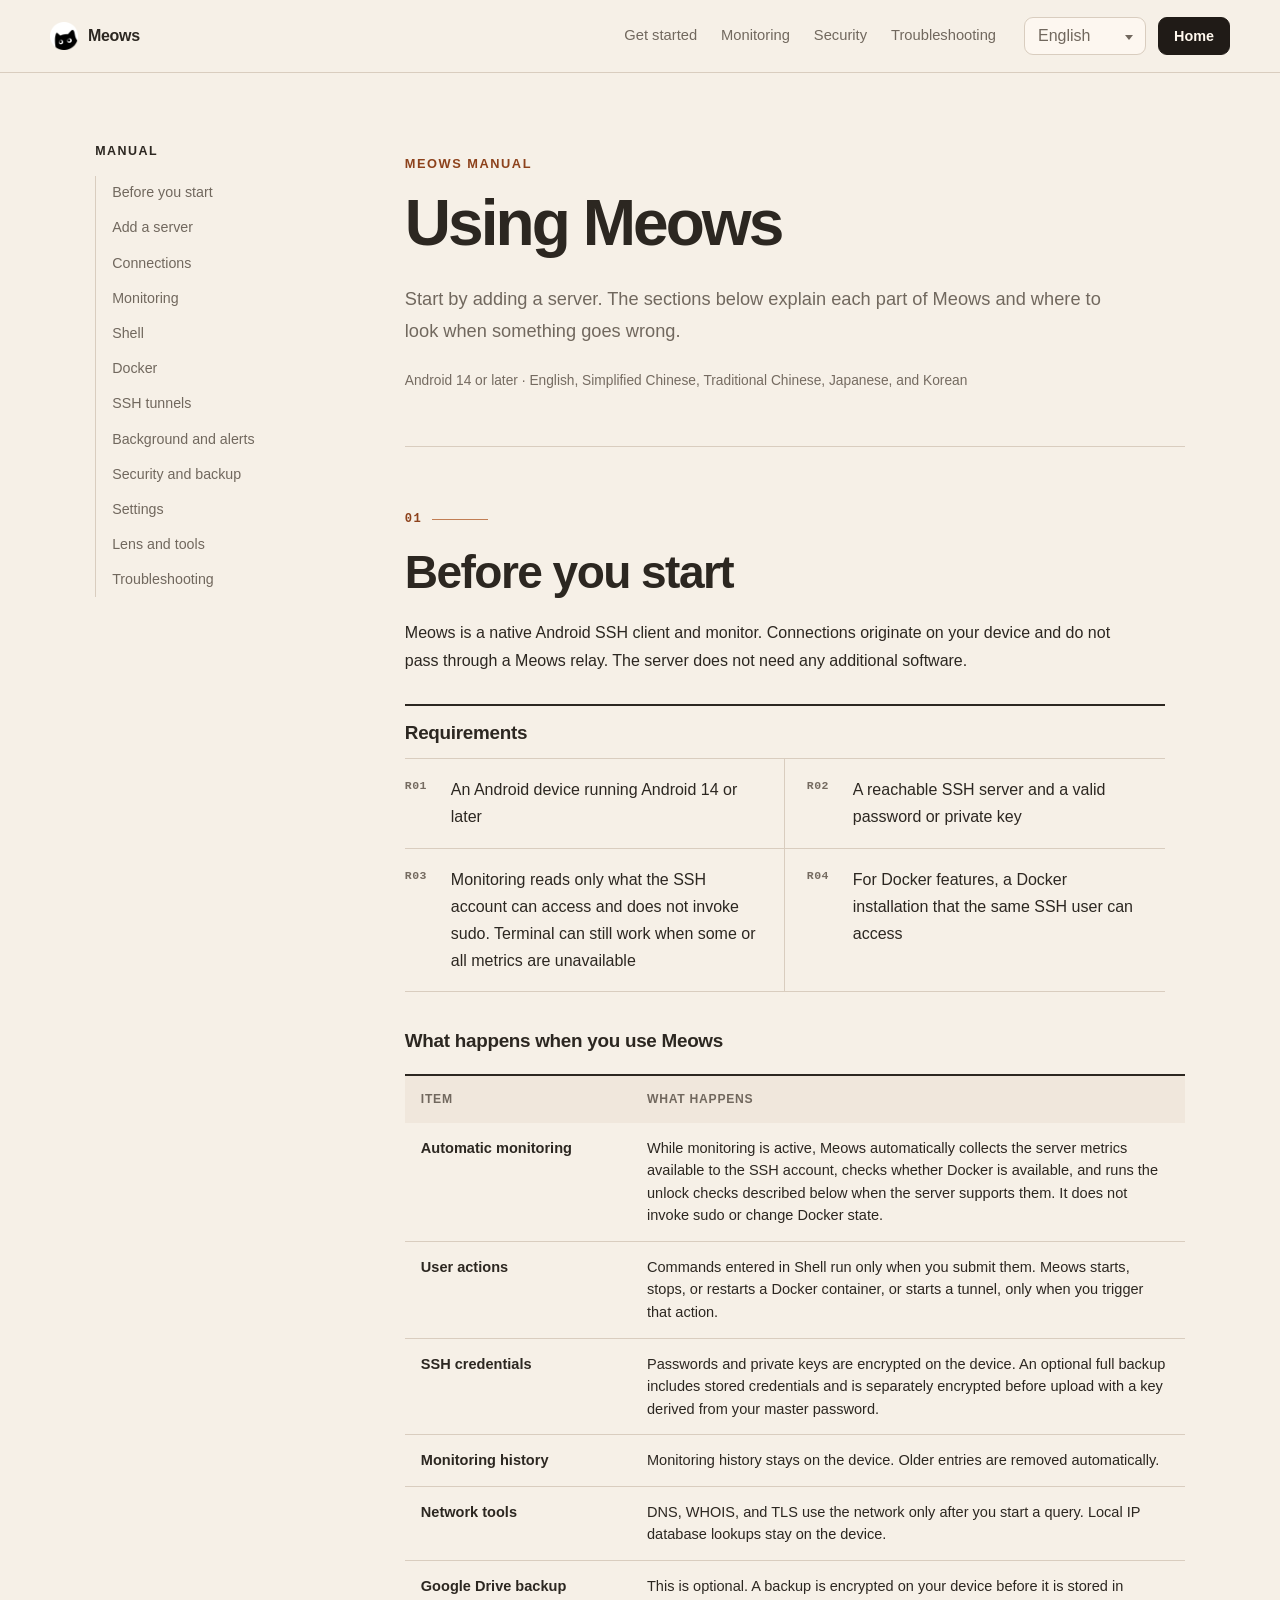
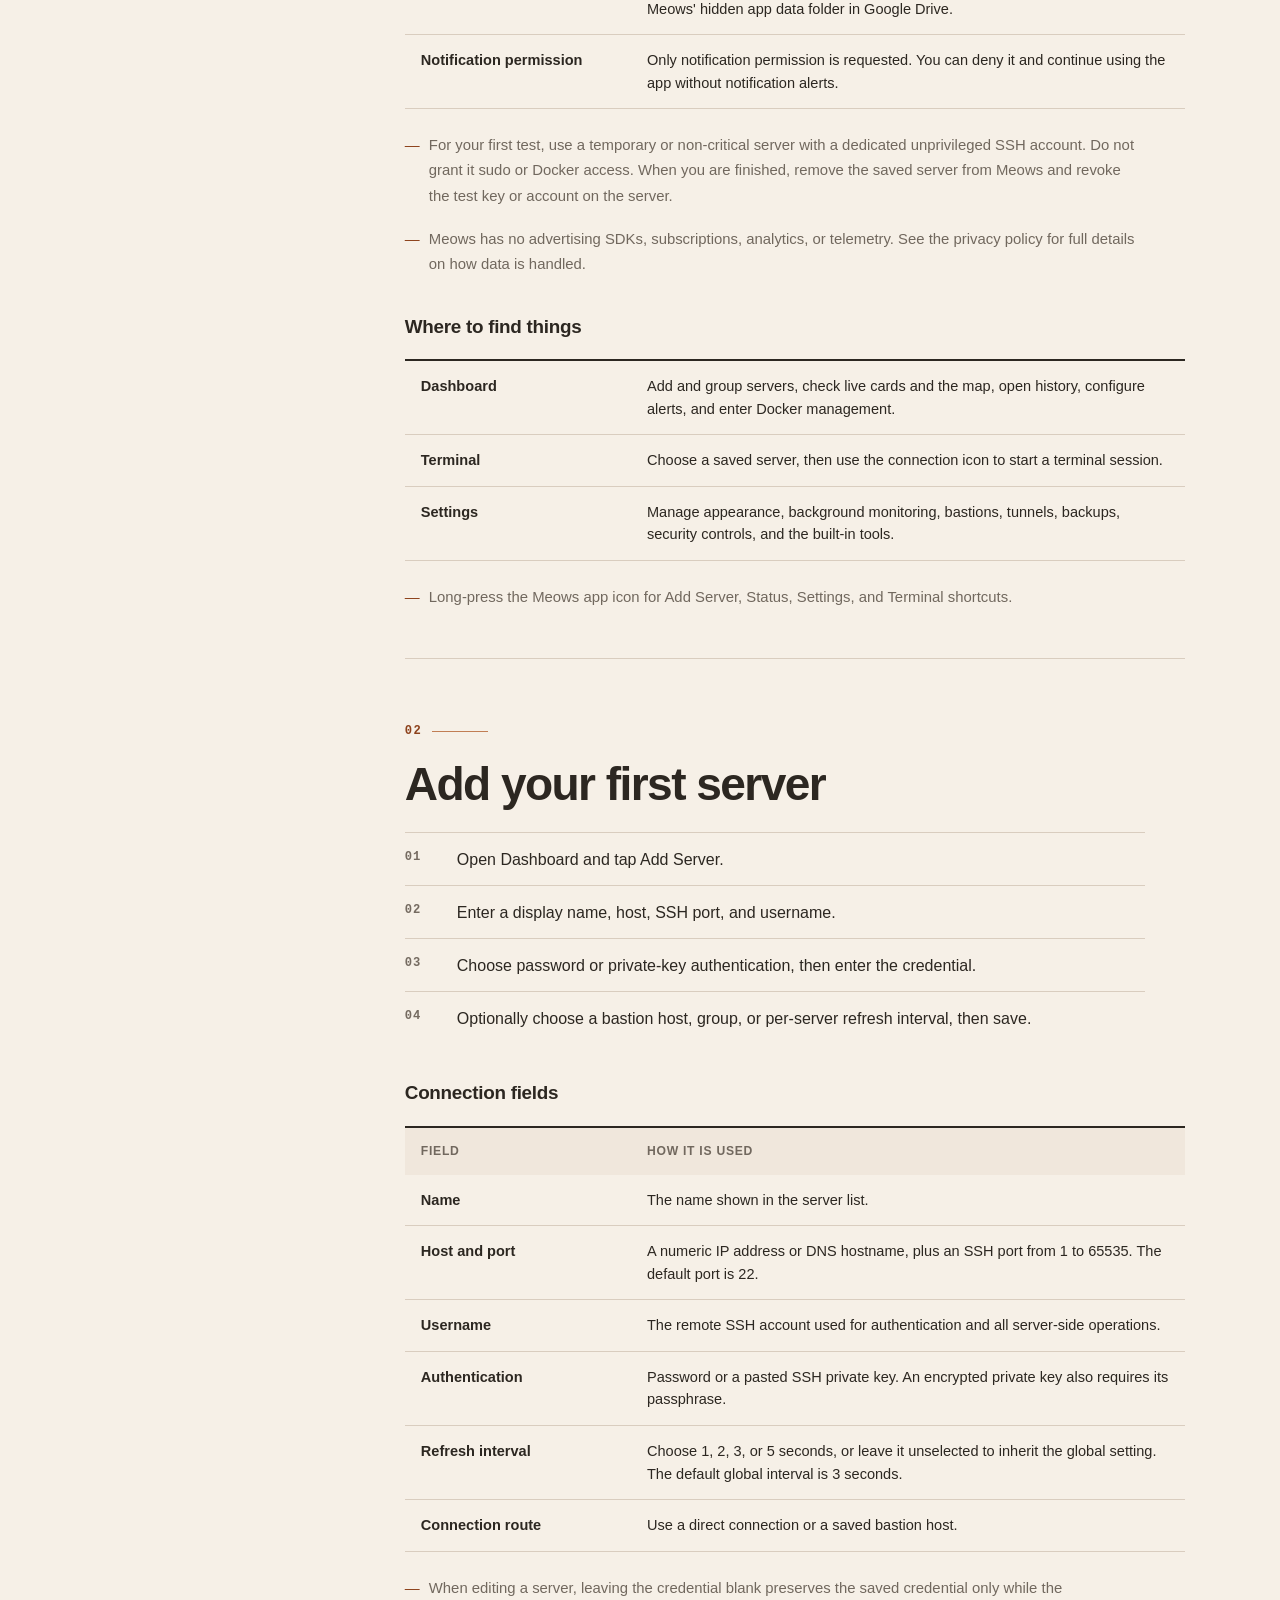
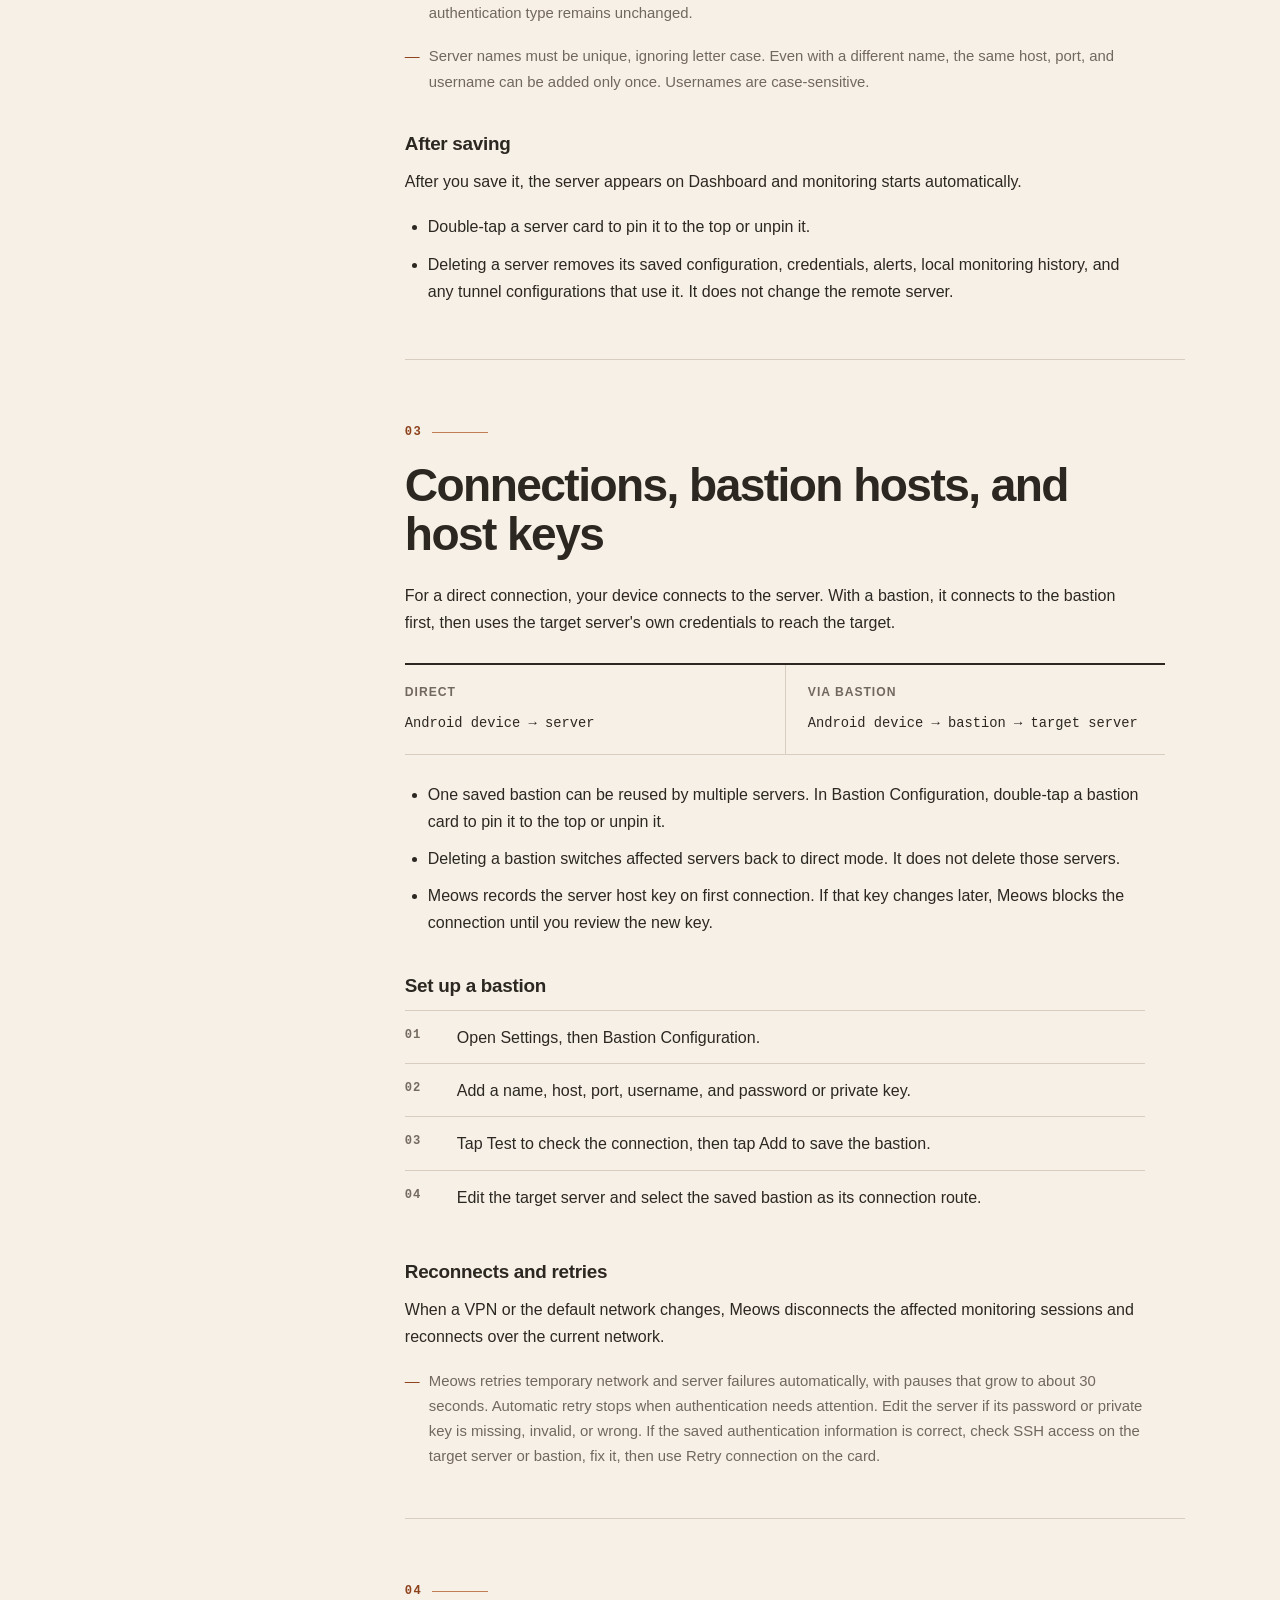
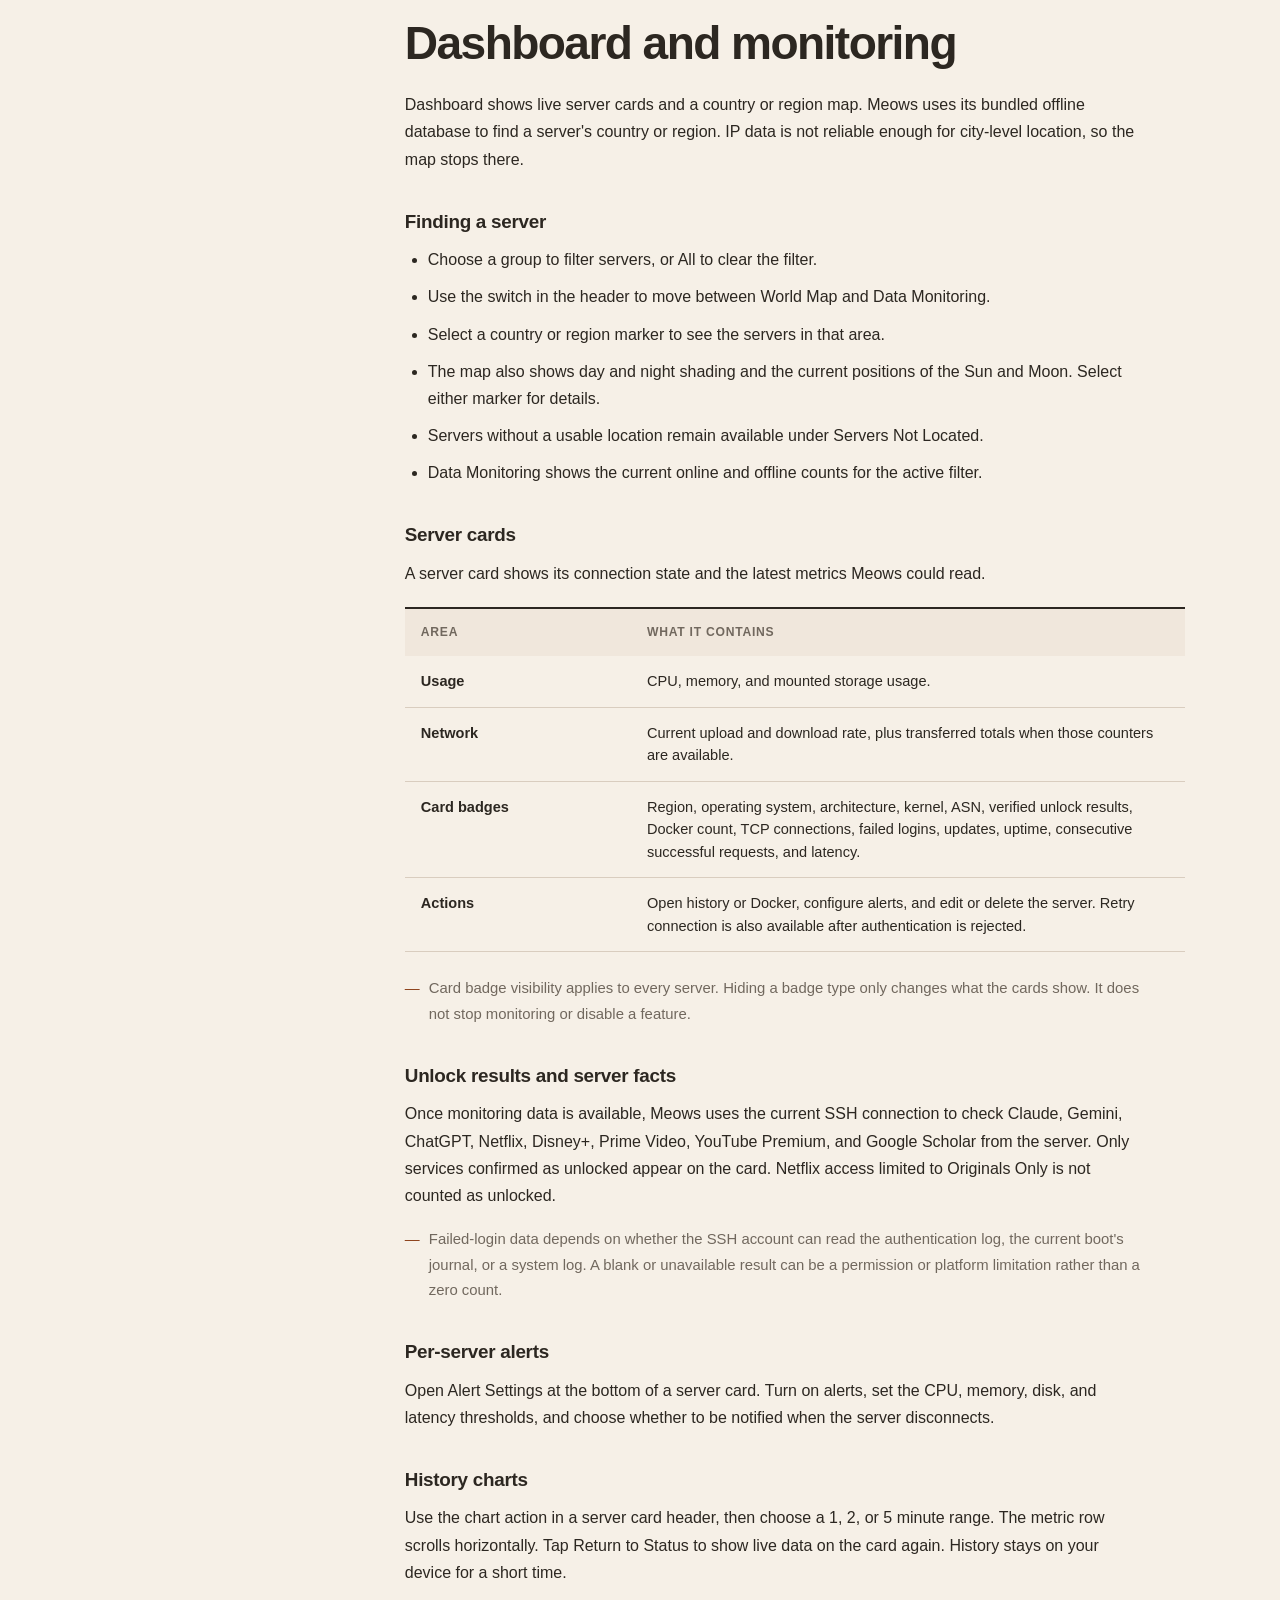
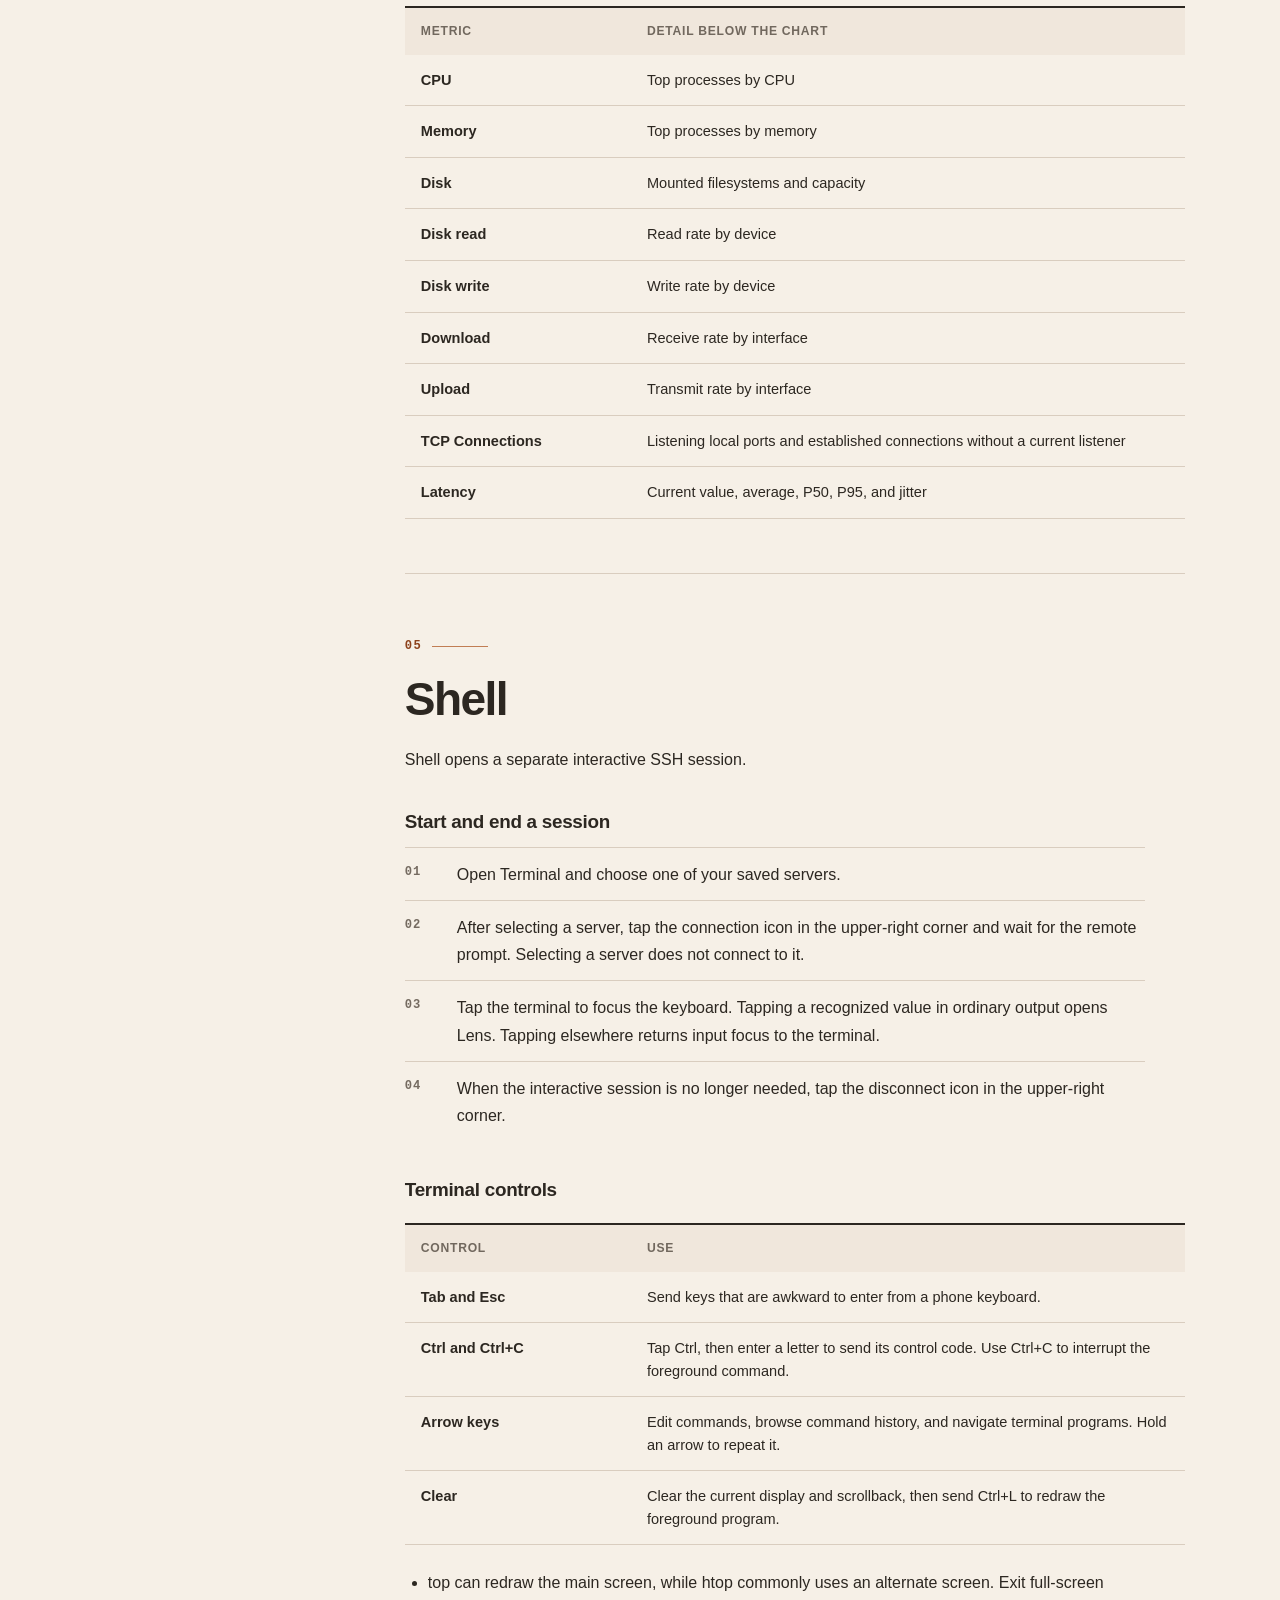
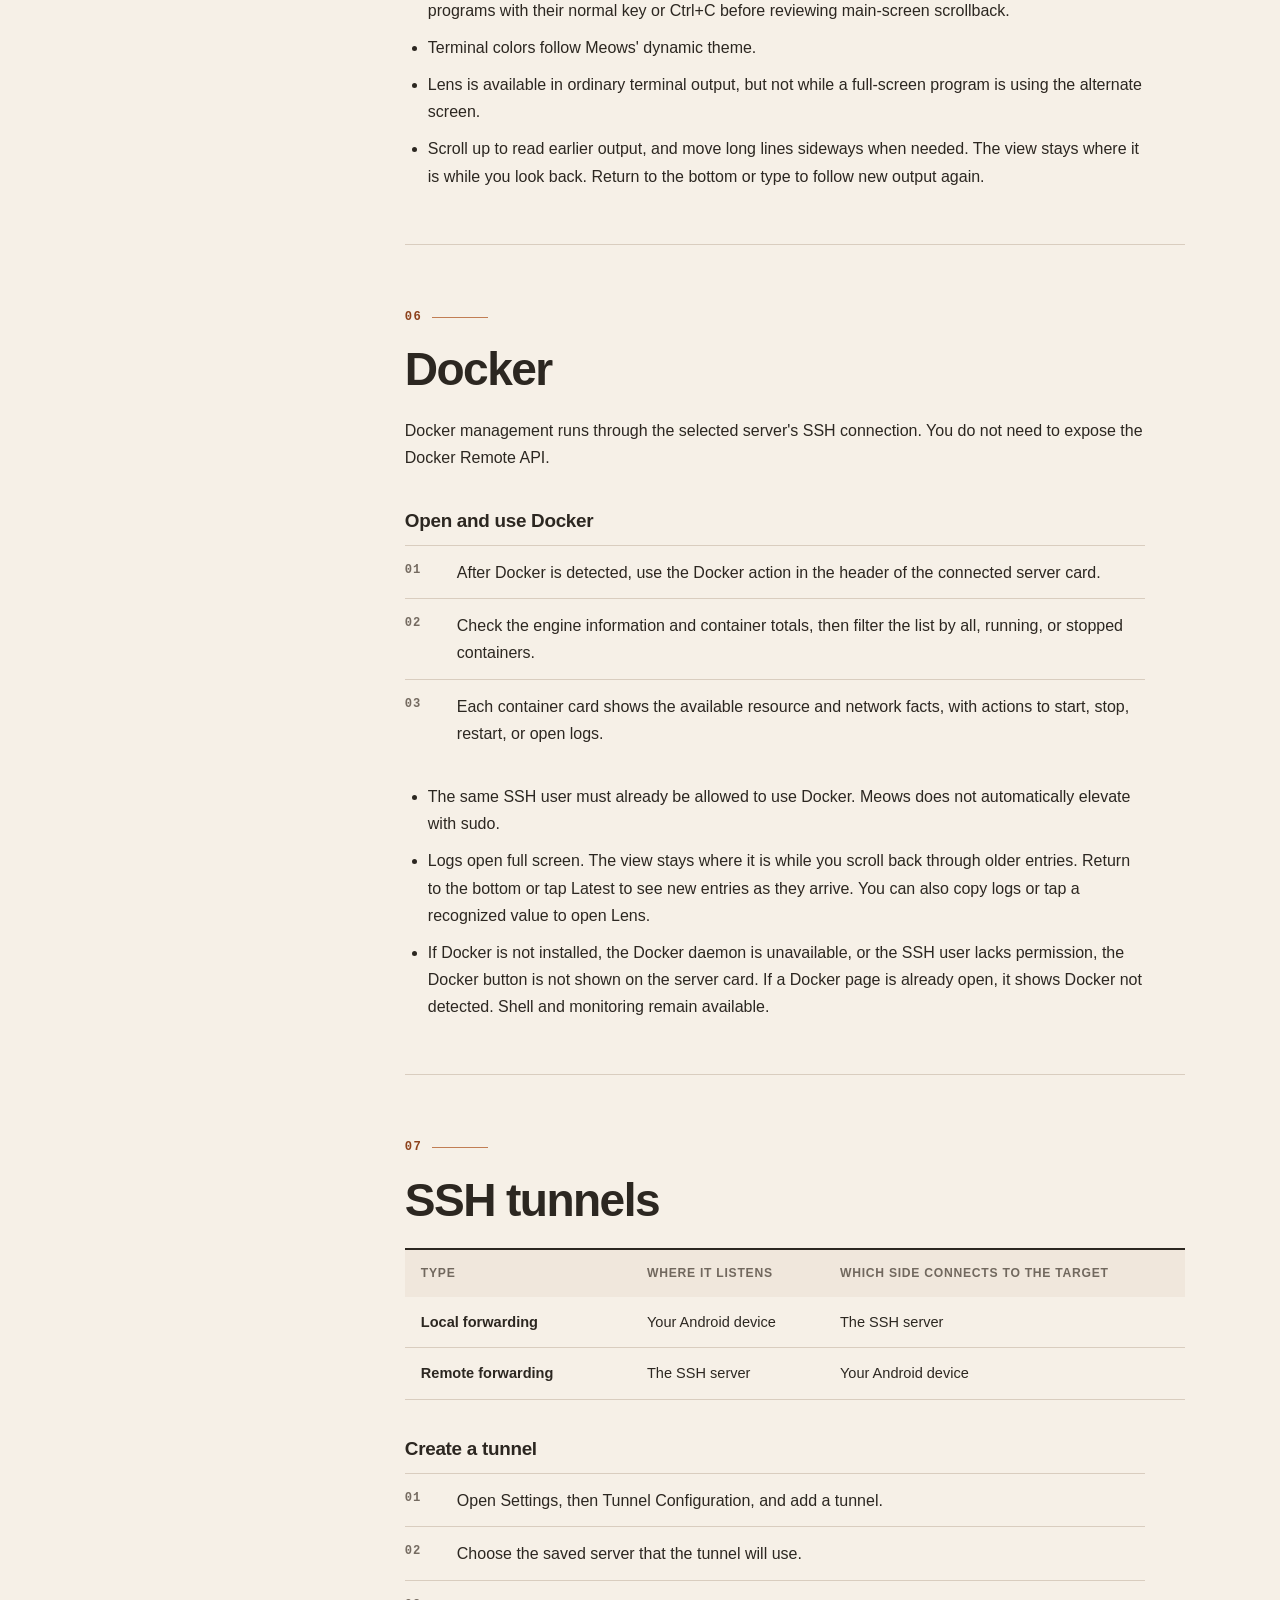
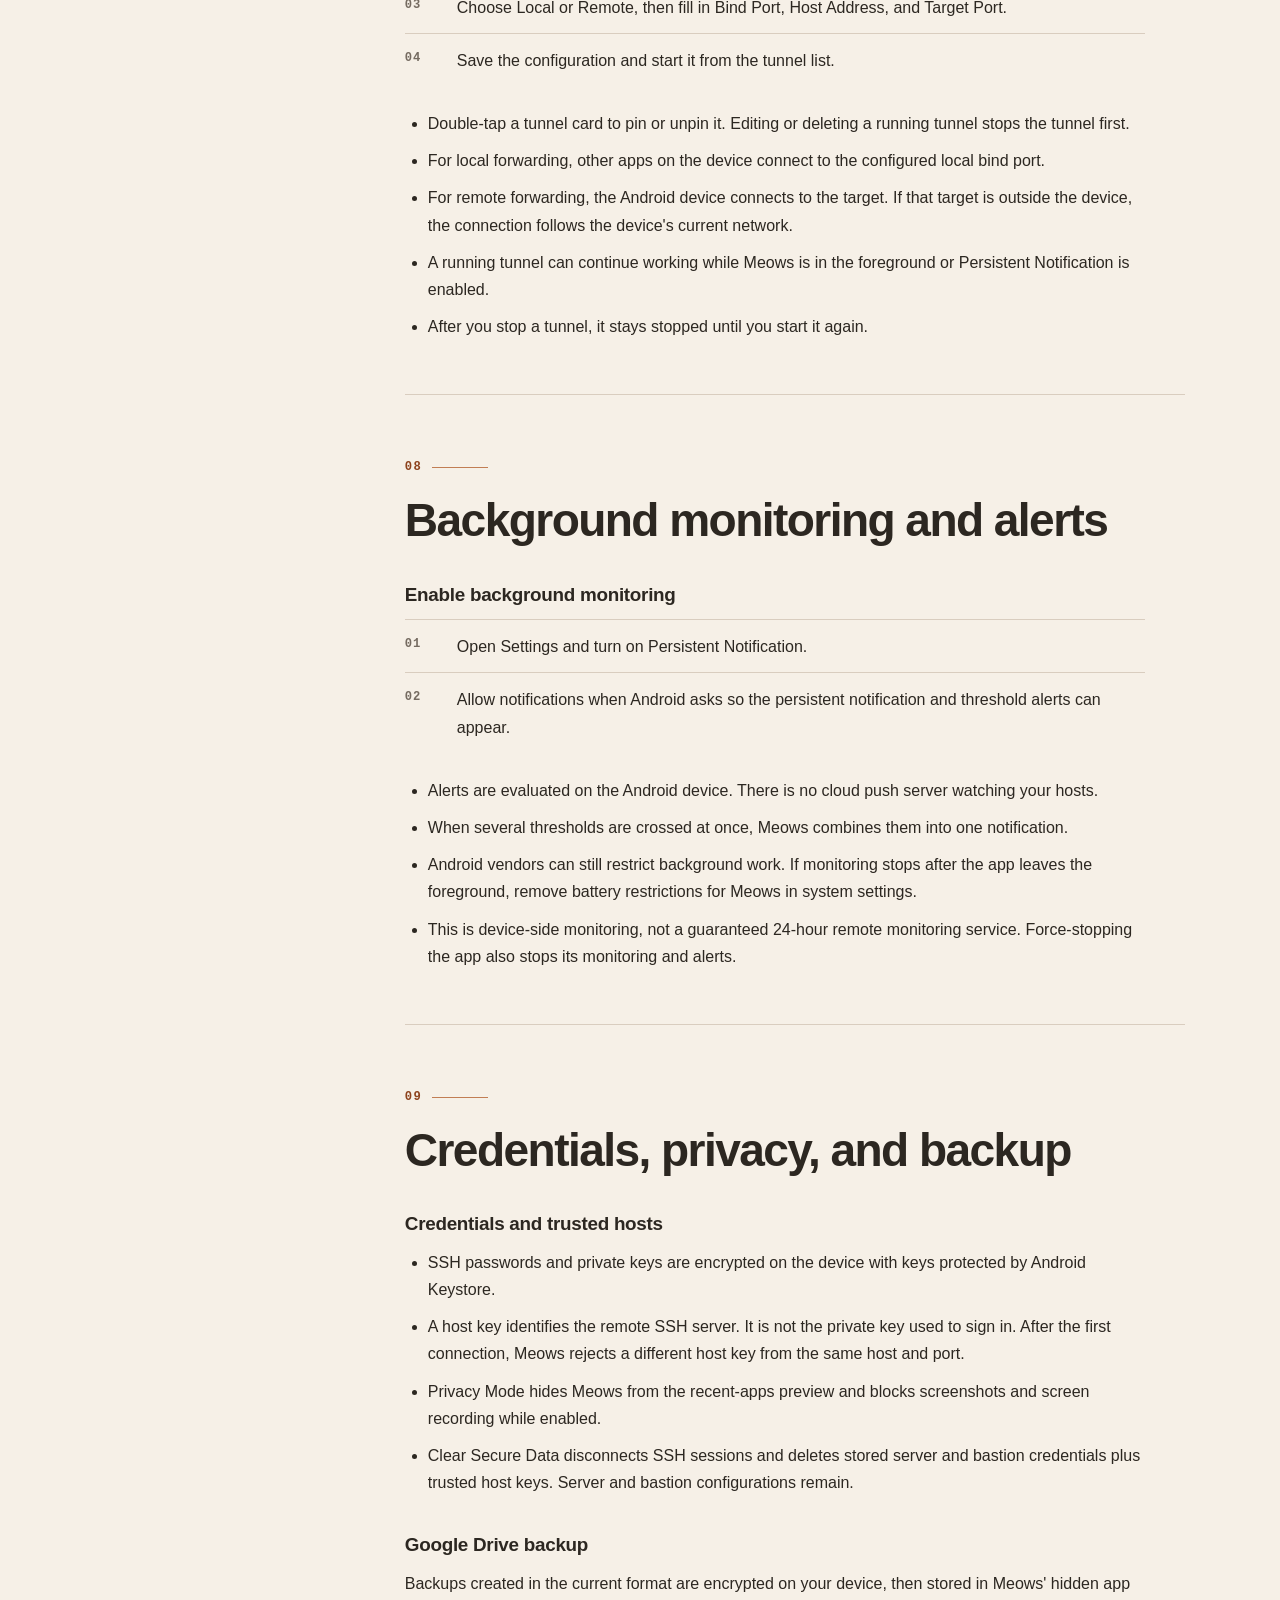
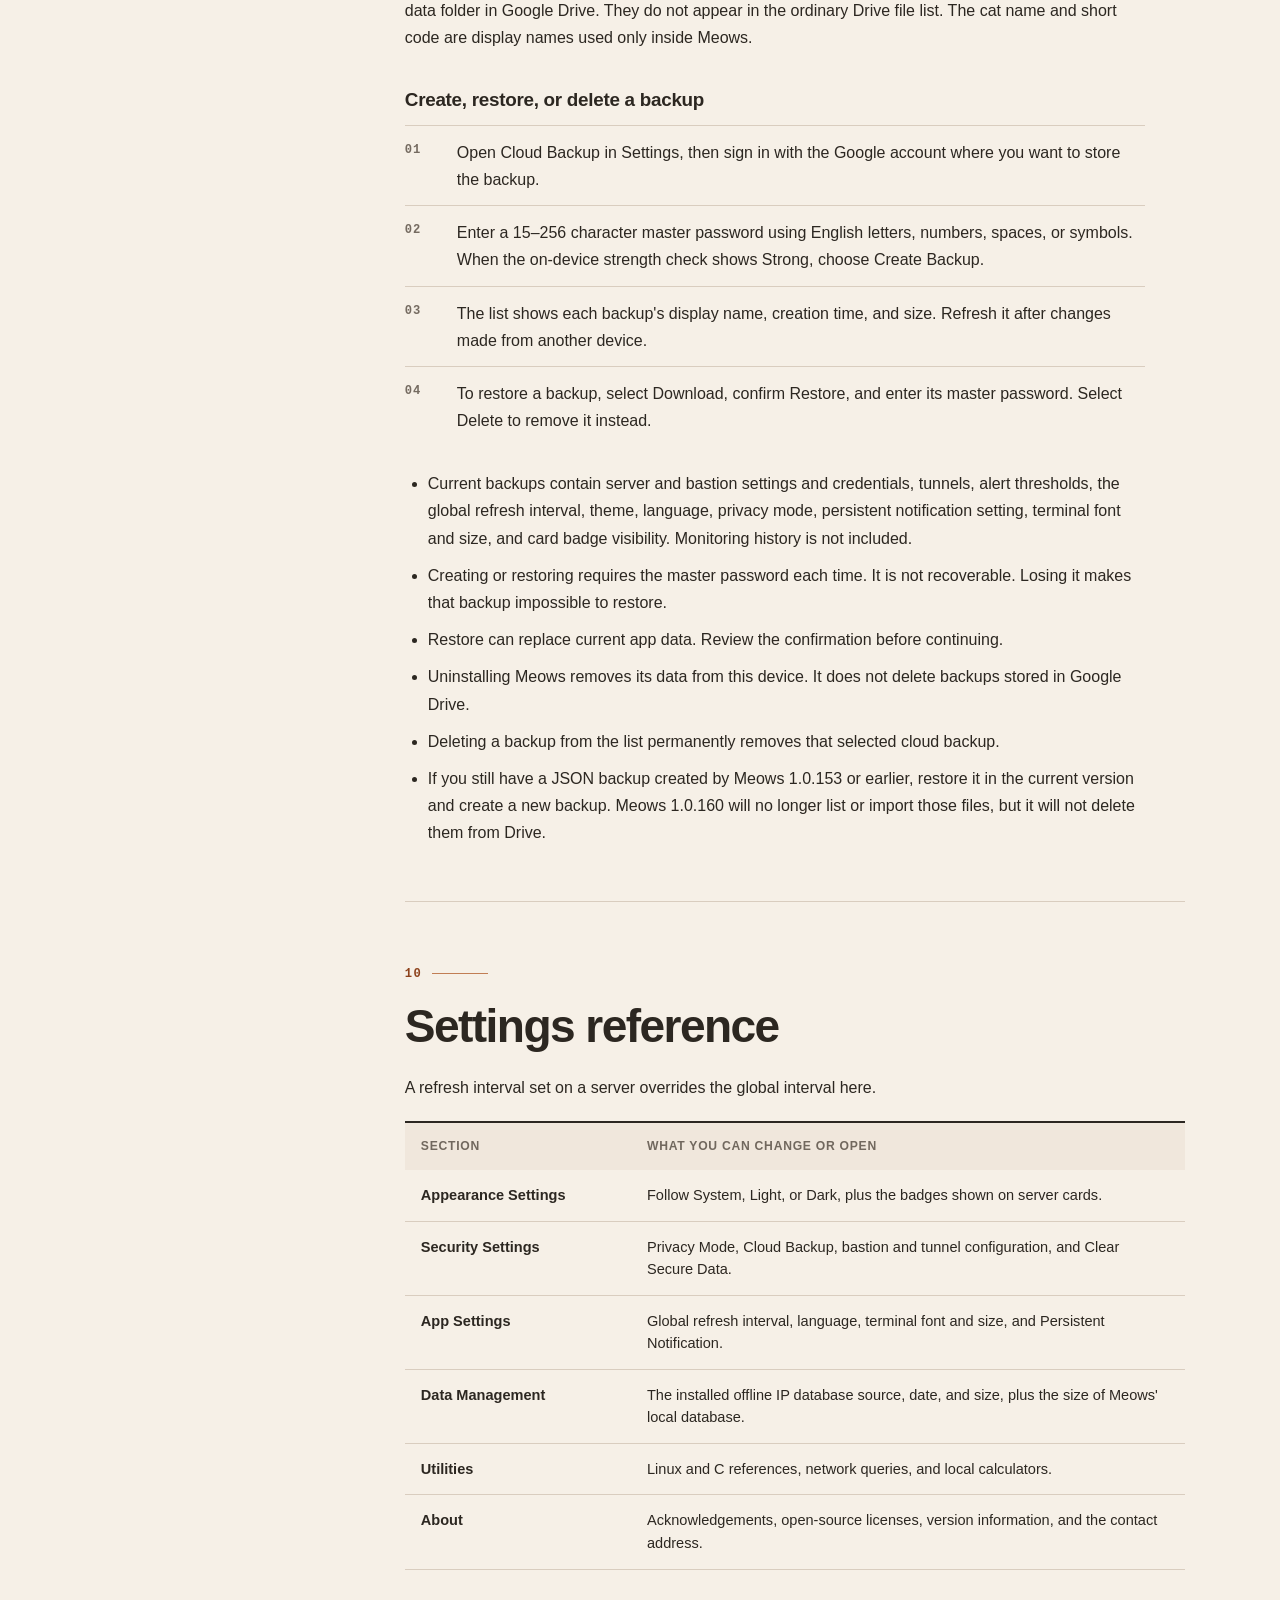
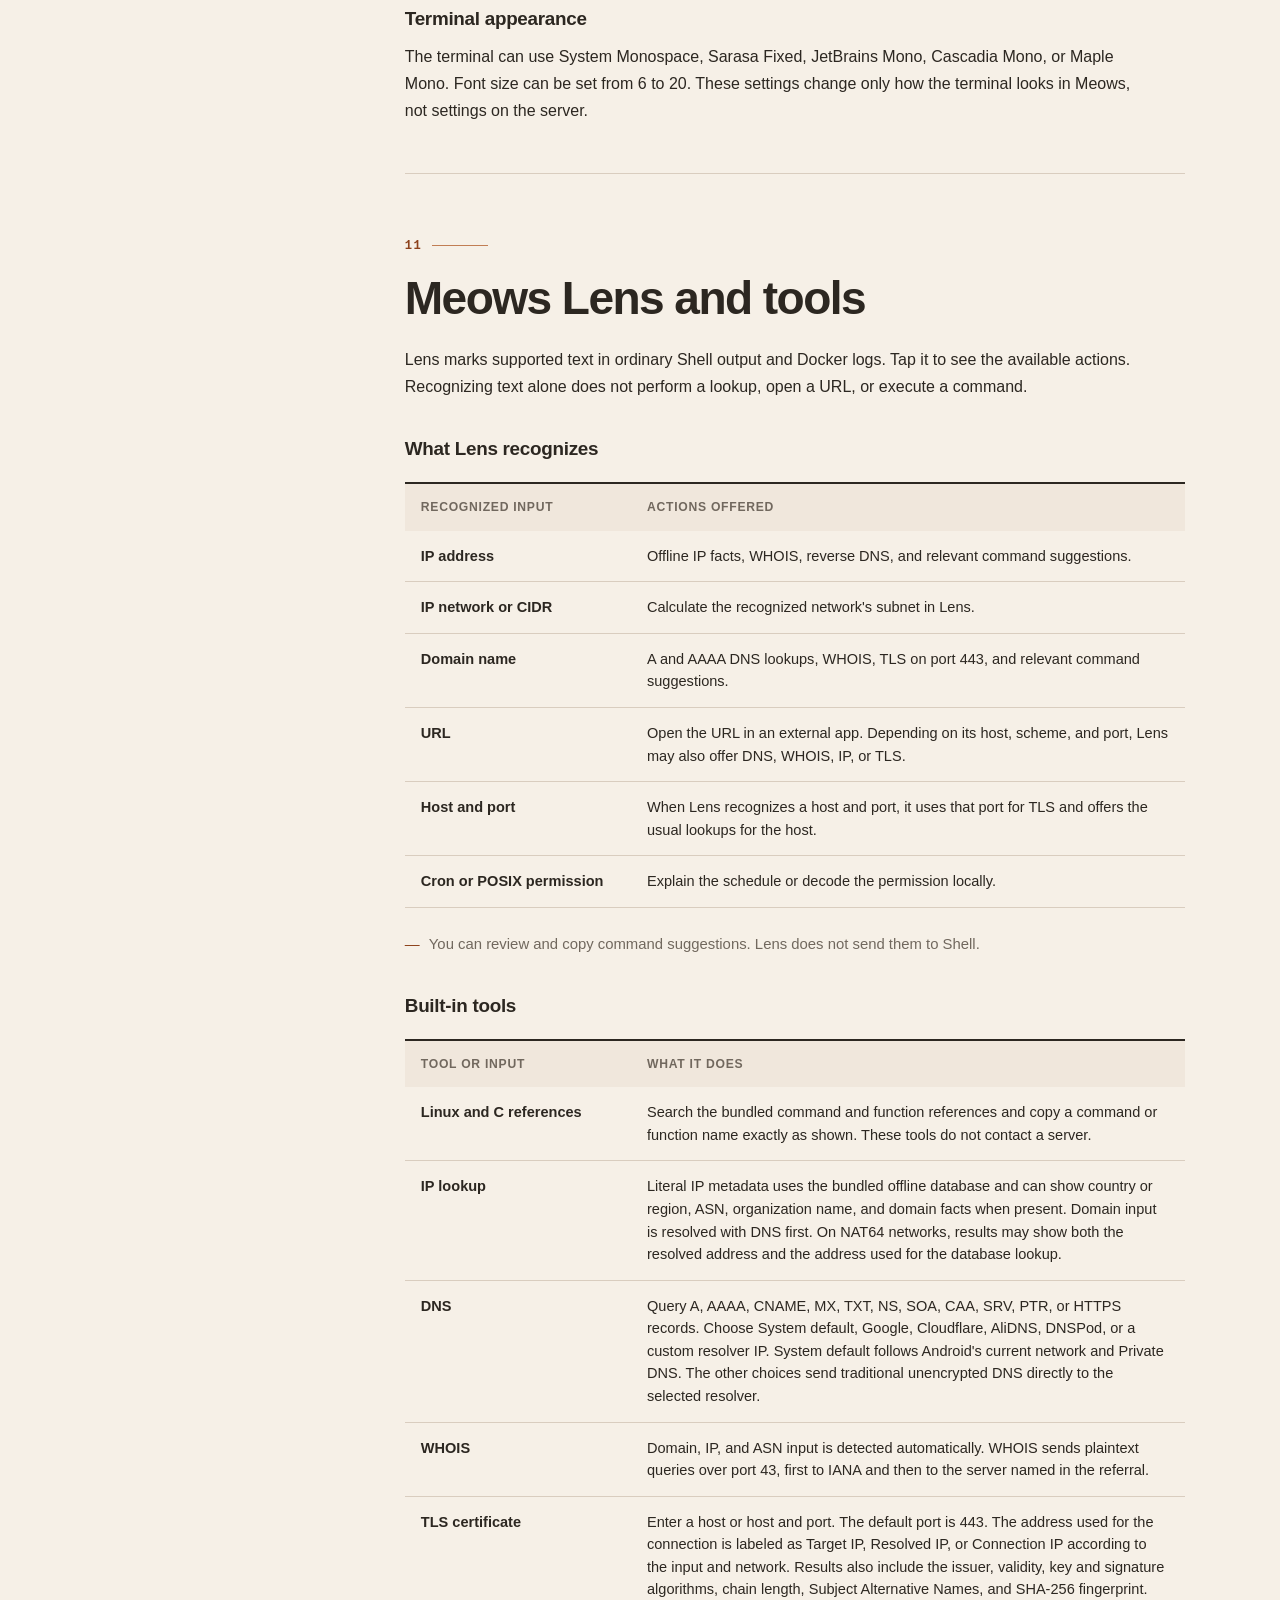
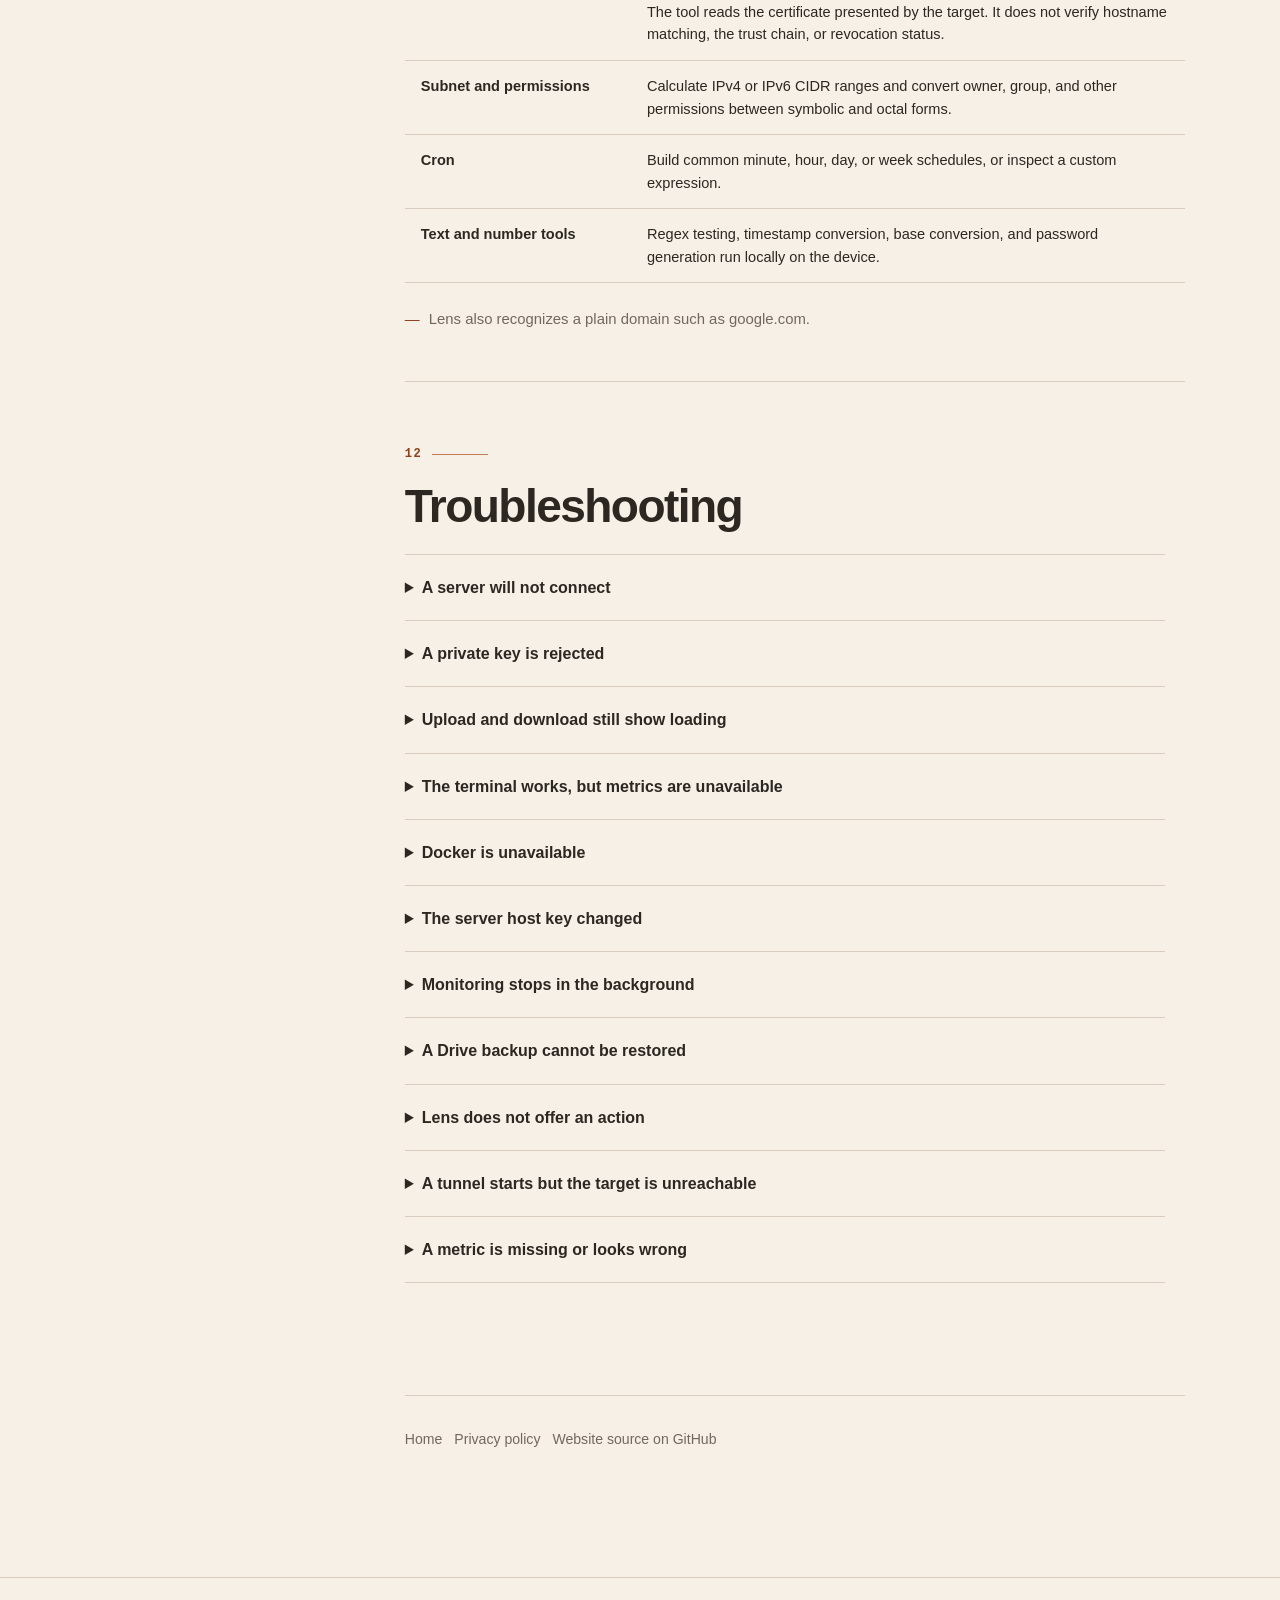
==== docs/index.html @ 820094c3 "Add files via upload" ====
<!DOCTYPE html>
<html lang="en">
<head>
  <meta charset="UTF-8">
  <meta name="viewport" content="width=device-width, initial-scale=1.0">
  <meta name="referrer" content="strict-origin-when-cross-origin">
  <meta http-equiv="Content-Security-Policy" content="default-src 'self'; img-src 'self' data:; script-src 'self'; style-src 'self'; connect-src 'none'; object-src 'none'; base-uri 'none'; form-action 'none'">
  <title>Meows Manual</title>
  <meta name="description" content="How to set up and use Meows for SSH monitoring, terminal sessions, Docker, tunnels, backups, Lens, and network tools.">
  <link rel="icon" href="../favicon.png" type="image/png">
  <link rel="apple-touch-icon" href="../favicon.png">
  <link rel="canonical" href="https://app.kvitra.com/docs/">
  <meta name="theme-color" media="(prefers-color-scheme: light)" content="#f6f0e7">
  <meta name="theme-color" media="(prefers-color-scheme: dark)" content="#171411">
  <meta property="og:type" content="article">
  <meta property="og:title" content="Meows Manual">
  <meta property="og:description" content="Set up and use Meows without installing an agent on your servers.">
  <meta property="og:url" content="https://app.kvitra.com/docs/">
  <link rel="stylesheet" href="../assets/home.css">
  <link rel="stylesheet" href="../assets/docs.css">
  <script src="../assets/docs-i18n.js" defer></script>
  <script src="../assets/contact.js" defer></script>
</head>
<body class="docs-page">
  <a class="skip-link" href="#main" data-i18n="skip">Skip to content</a>

  <header class="site-header">
    <div class="shell header-inner">
      <a class="brand docs-brand" href="../" aria-label="Meows home" data-i18n-aria-label="brand_home">
        <img src="../favicon.png" width="28" height="28" alt="">
        <span>Meows</span>
      </a>

      <nav class="nav" aria-label="Manual navigation" data-i18n-aria-label="header_nav_label">
        <a href="#start" data-i18n="nav_start">Get started</a>
        <a href="#monitoring" data-i18n="nav_monitoring">Monitoring</a>
        <a href="#security" data-i18n="nav_security">Security</a>
        <a href="#troubleshooting" data-i18n="nav_troubleshooting">Troubleshooting</a>
      </nav>

      <div class="header-tools">
        <div class="language-switcher" data-language-switcher>
          <span class="sr-only" id="language-label" data-i18n="language_label">Language</span>
          <button class="language-trigger" id="language-trigger" type="button"
                  aria-haspopup="listbox" aria-expanded="false"
                  aria-controls="language-menu" aria-label="Language: English">
            <span class="language-current-label" id="language-current-label">English</span>
            <span class="language-current-code" id="language-current-code" aria-hidden="true">EN</span>
            <span class="language-chevron" aria-hidden="true"></span>
          </button>
          <div class="language-menu" id="language-menu" role="listbox"
               aria-labelledby="language-label" hidden>
            <button class="language-option" type="button" role="option"
                    data-language-choice="auto" aria-selected="true">
              <span data-i18n="language_auto">Browser language</span>
              <span class="language-option-code">AUTO</span>
            </button>
            <button class="language-option" type="button" role="option"
                    data-language-choice="en" aria-selected="false">
              <span>English</span>
              <span class="language-option-code">EN</span>
            </button>
            <button class="language-option" type="button" role="option"
                    data-language-choice="zhCN" aria-selected="false">
              <span>简体中文</span>
              <span class="language-option-code">简</span>
            </button>
            <button class="language-option" type="button" role="option"
                    data-language-choice="zhTW" aria-selected="false">
              <span>繁體中文</span>
              <span class="language-option-code">繁</span>
            </button>
            <button class="language-option" type="button" role="option"
                    data-language-choice="ja" aria-selected="false">
              <span>日本語</span>
              <span class="language-option-code">日</span>
            </button>
            <button class="language-option" type="button" role="option"
                    data-language-choice="ko" aria-selected="false">
              <span>한국어</span>
              <span class="language-option-code">한</span>
            </button>
          </div>
        </div>
        <a class="header-cta" href="../" data-i18n="home_link">Home</a>
      </div>
    </div>
  </header>

  <main id="main" class="docs-shell shell">
    <aside class="docs-sidebar" aria-label="On this page" data-i18n-aria-label="toc_label">
      <p class="docs-sidebar-title" data-i18n="toc_title">Manual</p>
      <nav>
        <a href="#before-you-start" data-i18n="toc_before">Before you start</a>
        <a href="#start" data-i18n="toc_start">Add a server</a>
        <a href="#connections" data-i18n="toc_connections">Connections</a>
        <a href="#monitoring" data-i18n="toc_monitoring">Monitoring</a>
        <a href="#shell" data-i18n="toc_shell">Shell</a>
        <a href="#docker" data-i18n="toc_docker">Docker</a>
        <a href="#tunnels" data-i18n="toc_tunnels">SSH tunnels</a>
        <a href="#background" data-i18n="toc_background">Background and alerts</a>
        <a href="#security" data-i18n="toc_security">Security and backup</a>
        <a href="#settings" data-i18n="toc_settings">Settings</a>
        <a href="#lens" data-i18n="toc_lens">Lens and tools</a>
        <a href="#troubleshooting" data-i18n="toc_troubleshooting">Troubleshooting</a>
      </nav>
    </aside>

    <article class="docs-content">
      <div class="docs-intro">
        <p class="kicker" data-i18n="intro_kicker">Meows manual</p>
        <h1 data-i18n="intro_title">Using Meows</h1>
        <p class="docs-lead" data-i18n="intro_body">Start by adding a server. The sections below explain each part of Meows and where to look when something goes wrong.</p>
        <p class="docs-version" data-i18n="intro_version">Android 14 or later · English, Simplified Chinese, Traditional Chinese, Japanese, and Korean</p>
      </div>

      <details class="docs-mobile-toc">
        <summary data-i18n="mobile_toc">On this page</summary>
        <nav aria-label="Mobile manual navigation" data-i18n-aria-label="mobile_toc_label">
          <a href="#before-you-start" data-i18n="toc_before">Before you start</a>
          <a href="#start" data-i18n="toc_start">Add a server</a>
          <a href="#connections" data-i18n="toc_connections">Connections</a>
          <a href="#monitoring" data-i18n="toc_monitoring">Monitoring</a>
          <a href="#shell" data-i18n="toc_shell">Shell</a>
          <a href="#docker" data-i18n="toc_docker">Docker</a>
          <a href="#tunnels" data-i18n="toc_tunnels">SSH tunnels</a>
          <a href="#background" data-i18n="toc_background">Background and alerts</a>
          <a href="#security" data-i18n="toc_security">Security and backup</a>
          <a href="#settings" data-i18n="toc_settings">Settings</a>
          <a href="#lens" data-i18n="toc_lens">Lens and tools</a>
          <a href="#troubleshooting" data-i18n="toc_troubleshooting">Troubleshooting</a>
        </nav>
      </details>

      <section id="before-you-start" class="docs-section">
        <p class="docs-section-number">01</p>
        <h2 data-i18n="before_title">Before you start</h2>
        <p data-i18n="before_body">Meows is a native Android SSH client and monitor. Connections originate on your device and do not pass through a Meows relay. The server does not need any additional software.</p>

        <div class="docs-requirements">
          <h3 id="requirements-title" data-i18n="requirements_title">Requirements</h3>
          <ul>
            <li data-i18n="requirements_android">An Android device running Android 14 or later</li>
            <li data-i18n="requirements_ssh">A reachable SSH server and a valid password or private key</li>
            <li data-i18n="requirements_metrics">Monitoring reads only what the SSH account can access and does not invoke sudo. Terminal can still work when some or all metrics are unavailable</li>
            <li data-i18n="requirements_docker">For Docker features, a Docker installation that the same SSH user can access</li>
          </ul>
        </div>

        <h3 data-i18n="boundaries_title">What happens when you use Meows</h3>
        <div class="table-wrap">
          <table>
            <thead>
              <tr><th data-i18n="boundary_item">Item</th><th data-i18n="boundary_behavior">What happens</th></tr>
            </thead>
            <tbody>
              <tr><th data-i18n="boundary_monitoring_h">Automatic monitoring</th><td data-i18n="boundary_monitoring_b">While monitoring is active, Meows automatically collects the server metrics available to the SSH account, checks whether Docker is available, and runs the unlock checks described below when the server supports them. It does not invoke sudo or change Docker state.</td></tr>
              <tr><th data-i18n="boundary_actions_h">User actions</th><td data-i18n="boundary_actions_b">Commands entered in Shell run only when you submit them. Meows starts, stops, or restarts a Docker container, or starts a tunnel, only when you trigger that action.</td></tr>
              <tr><th data-i18n="boundary_creds_h">SSH credentials</th><td data-i18n="boundary_creds_b">Passwords and private keys are encrypted on the device. An optional full backup includes stored credentials and is separately encrypted before upload with a key derived from your master password.</td></tr>
              <tr><th data-i18n="boundary_history_h">Monitoring history</th><td data-i18n="boundary_history_b">Monitoring history stays on the device. Older entries are removed automatically.</td></tr>
              <tr><th data-i18n="boundary_tools_h">Network tools</th><td data-i18n="boundary_tools_b">DNS, WHOIS, and TLS use the network only after you start a query. Local IP database lookups stay on the device.</td></tr>
              <tr><th data-i18n="boundary_backup_h">Google Drive backup</th><td data-i18n="boundary_backup_b">This is optional. A backup is encrypted on your device before it is stored in Meows' hidden app data folder in Google Drive.</td></tr>
              <tr><th data-i18n="boundary_permission_h">Notification permission</th><td data-i18n="boundary_permission_b">Only notification permission is requested. You can deny it and continue using the app without notification alerts.</td></tr>
            </tbody>
          </table>
        </div>
        <p class="docs-note" data-i18n="trust_trial">For your first test, use a temporary or non-critical server with a dedicated unprivileged SSH account. Do not grant it sudo or Docker access. When you are finished, remove the saved server from Meows and revoke the test key or account on the server.</p>
        <p class="docs-note" data-i18n="boundaries_note">Meows has no advertising SDKs, subscriptions, analytics, or telemetry. See the privacy policy for full details on how data is handled.</p>

        <h3 data-i18n="layout_title">Where to find things</h3>
        <div class="table-wrap">
          <table>
            <tbody>
              <tr><th data-i18n="layout_overview_h">Dashboard</th><td data-i18n="layout_overview_b">Add and group servers, check live cards and the map, open history, configure alerts, and enter Docker management.</td></tr>
              <tr><th data-i18n="layout_shell_h">Terminal</th><td data-i18n="layout_shell_b">Choose a saved server, then use the connection icon to start a terminal session.</td></tr>
              <tr><th data-i18n="layout_settings_h">Settings</th><td data-i18n="layout_settings_b">Manage appearance, background monitoring, bastions, tunnels, backups, security controls, and the built-in tools.</td></tr>
            </tbody>
          </table>
        </div>
        <p class="docs-note" data-i18n="launcher_shortcuts">Long-press the Meows app icon for Add Server, Status, Settings, and Terminal shortcuts.</p>
      </section>

      <section id="start" class="docs-section">
        <p class="docs-section-number">02</p>
        <h2 data-i18n="start_title">Add your first server</h2>
        <ol class="steps">
          <li><span data-i18n="start_1">Open Dashboard and tap Add Server.</span></li>
          <li><span data-i18n="start_2">Enter a display name, host, SSH port, and username.</span></li>
          <li><span data-i18n="start_3">Choose password or private-key authentication, then enter the credential.</span></li>
          <li><span data-i18n="start_4">Optionally choose a bastion host, group, or per-server refresh interval, then save.</span></li>
        </ol>

        <h3 data-i18n="fields_title">Connection fields</h3>
        <div class="table-wrap">
          <table>
            <thead><tr><th data-i18n="field_name">Field</th><th data-i18n="field_use">How it is used</th></tr></thead>
            <tbody>
              <tr><th data-i18n="field_display_h">Name</th><td data-i18n="field_display_b">The name shown in the server list.</td></tr>
              <tr><th data-i18n="field_host_h">Host and port</th><td data-i18n="field_host_b">A numeric IP address or DNS hostname, plus an SSH port from 1 to 65535. The default port is 22.</td></tr>
              <tr><th data-i18n="field_user_h">Username</th><td data-i18n="field_user_b">The remote SSH account used for authentication and all server-side operations.</td></tr>
              <tr><th data-i18n="field_auth_h">Authentication</th><td data-i18n="field_auth_b">Password or a pasted SSH private key. An encrypted private key also requires its passphrase.</td></tr>
              <tr><th data-i18n="field_refresh_h">Refresh interval</th><td data-i18n="field_refresh_b">Choose 1, 2, 3, or 5 seconds, or leave it unselected to inherit the global setting. The default global interval is 3 seconds.</td></tr>
              <tr><th data-i18n="field_route_h">Connection route</th><td data-i18n="field_route_b">Use a direct connection or a saved bastion host.</td></tr>
            </tbody>
          </table>
        </div>
        <p class="docs-note" data-i18n="edit_credential_note">When editing a server, leaving the credential blank preserves the saved credential only while the authentication type remains unchanged.</p>
        <p class="docs-note" data-i18n="server_validation_note">Server names must be unique, ignoring letter case. Even with a different name, the same host, port, and username can be added only once. Usernames are case-sensitive.</p>

        <h3 data-i18n="server_after_title">After saving</h3>
        <p data-i18n="server_after_body">After you save it, the server appears on Dashboard and monitoring starts automatically.</p>
        <ul>
          <li data-i18n="server_pin">Double-tap a server card to pin it to the top or unpin it.</li>
          <li data-i18n="server_delete">Deleting a server removes its saved configuration, credentials, alerts, local monitoring history, and any tunnel configurations that use it. It does not change the remote server.</li>
        </ul>
      </section>

      <section id="connections" class="docs-section">
        <p class="docs-section-number">03</p>
        <h2 data-i18n="connections_title">Connections, bastion hosts, and host keys</h2>
        <p data-i18n="connections_body">For a direct connection, your device connects to the server. With a bastion, it connects to the bastion first, then uses the target server's own credentials to reach the target.</p>
        <div class="connection-diagrams" role="group" aria-label="SSH connection paths" data-i18n-aria-label="connection_paths_label">
          <div><span data-i18n="direct_label">Direct</span><code data-i18n="direct_path">Android device → server</code></div>
          <div><span data-i18n="bastion_label">Via bastion</span><code data-i18n="bastion_path">Android device → bastion → target server</code></div>
        </div>
        <ul>
          <li data-i18n="connection_bastion_reuse">One saved bastion can be reused by multiple servers. In Bastion Configuration, double-tap a bastion card to pin it to the top or unpin it.</li>
          <li data-i18n="connection_bastion_delete">Deleting a bastion switches affected servers back to direct mode. It does not delete those servers.</li>
          <li data-i18n="connection_tofu">Meows records the server host key on first connection. If that key changes later, Meows blocks the connection until you review the new key.</li>
        </ul>

        <h3 data-i18n="bastion_setup_title">Set up a bastion</h3>
        <ol class="steps">
          <li><span data-i18n="bastion_setup_1">Open Settings, then Bastion Configuration.</span></li>
          <li><span data-i18n="bastion_setup_2">Add a name, host, port, username, and password or private key.</span></li>
          <li><span data-i18n="bastion_setup_3">Tap Test to check the connection, then tap Add to save the bastion.</span></li>
          <li><span data-i18n="bastion_setup_4">Edit the target server and select the saved bastion as its connection route.</span></li>
        </ol>

        <h3 data-i18n="reconnect_title">Reconnects and retries</h3>
        <p data-i18n="reconnect_body">When a VPN or the default network changes, Meows disconnects the affected monitoring sessions and reconnects over the current network.</p>
        <p class="docs-note" data-i18n="reconnect_manual">Meows retries temporary network and server failures automatically, with pauses that grow to about 30 seconds. Automatic retry stops when authentication needs attention. Edit the server if its password or private key is missing, invalid, or wrong. If the saved authentication information is correct, check SSH access on the target server or bastion, fix it, then use Retry connection on the card.</p>
      </section>

      <section id="monitoring" class="docs-section">
        <p class="docs-section-number">04</p>
        <h2 data-i18n="monitoring_title">Dashboard and monitoring</h2>
        <p data-i18n="monitoring_body">Dashboard shows live server cards and a country or region map. Meows uses its bundled offline database to find a server's country or region. IP data is not reliable enough for city-level location, so the map stops there.</p>

        <h3 data-i18n="overview_controls_title">Finding a server</h3>
        <ul>
          <li data-i18n="overview_filter">Choose a group to filter servers, or All to clear the filter.</li>
          <li data-i18n="overview_mode">Use the switch in the header to move between World Map and Data Monitoring.</li>
          <li data-i18n="overview_map">Select a country or region marker to see the servers in that area.</li>
          <li data-i18n="overview_sky">The map also shows day and night shading and the current positions of the Sun and Moon. Select either marker for details.</li>
          <li data-i18n="overview_unlocated">Servers without a usable location remain available under Servers Not Located.</li>
          <li data-i18n="overview_summary">Data Monitoring shows the current online and offline counts for the active filter.</li>
        </ul>

        <h3 data-i18n="cards_title">Server cards</h3>
        <p data-i18n="cards_body">A server card shows its connection state and the latest metrics Meows could read.</p>
        <div class="table-wrap">
          <table>
            <thead><tr><th data-i18n="card_area_h">Area</th><th data-i18n="card_area_b">What it contains</th></tr></thead>
            <tbody>
              <tr><th data-i18n="card_usage_h">Usage</th><td data-i18n="card_usage_b">CPU, memory, and mounted storage usage.</td></tr>
              <tr><th data-i18n="card_network_h">Network</th><td data-i18n="card_network_b">Current upload and download rate, plus transferred totals when those counters are available.</td></tr>
              <tr><th data-i18n="card_chips_h">Card badges</th><td data-i18n="card_chips_b">Region, operating system, architecture, kernel, ASN, verified unlock results, Docker count, TCP connections, failed logins, updates, uptime, consecutive successful requests, and latency.</td></tr>
              <tr><th data-i18n="card_actions_h">Actions</th><td data-i18n="card_actions_b">Open history or Docker, configure alerts, and edit or delete the server. Retry connection is also available after authentication is rejected.</td></tr>
            </tbody>
          </table>
        </div>
        <p class="docs-note" data-i18n="card_chip_note">Card badge visibility applies to every server. Hiding a badge type only changes what the cards show. It does not stop monitoring or disable a feature.</p>

        <h3 data-i18n="unlock_title">Unlock results and server facts</h3>
        <p data-i18n="unlock_body">Once monitoring data is available, Meows uses the current SSH connection to check Claude, Gemini, ChatGPT, Netflix, Disney+, Prime Video, YouTube Premium, and Google Scholar from the server. Only services confirmed as unlocked appear on the card. Netflix access limited to Originals Only is not counted as unlocked.</p>
        <p class="docs-note" data-i18n="failed_login_note">Failed-login data depends on whether the SSH account can read the authentication log, the current boot's journal, or a system log. A blank or unavailable result can be a permission or platform limitation rather than a zero count.</p>

        <h3 data-i18n="alerts_title">Per-server alerts</h3>
        <p data-i18n="alerts_body">Open Alert Settings at the bottom of a server card. Turn on alerts, set the CPU, memory, disk, and latency thresholds, and choose whether to be notified when the server disconnects.</p>

        <h3 data-i18n="charts_title">History charts</h3>
        <p data-i18n="charts_body">Use the chart action in a server card header, then choose a 1, 2, or 5 minute range. The metric row scrolls horizontally. Tap Return to Status to show live data on the card again. History stays on your device for a short time.</p>
        <div class="table-wrap">
          <table>
            <thead><tr><th data-i18n="chart_metric">Metric</th><th data-i18n="chart_detail">Detail below the chart</th></tr></thead>
            <tbody>
              <tr><th data-i18n="chart_cpu_h">CPU</th><td data-i18n="chart_cpu_d">Top processes by CPU</td></tr>
              <tr><th data-i18n="chart_memory_h">Memory</th><td data-i18n="chart_memory_d">Top processes by memory</td></tr>
              <tr><th data-i18n="chart_storage_h">Disk</th><td data-i18n="chart_storage_d">Mounted filesystems and capacity</td></tr>
              <tr><th data-i18n="chart_disk_h">Disk read</th><td data-i18n="chart_disk_d">Read rate by device</td></tr>
              <tr><th data-i18n="chart_disk_write_h">Disk write</th><td data-i18n="chart_disk_write_d">Write rate by device</td></tr>
              <tr><th data-i18n="chart_network_h">Download</th><td data-i18n="chart_network_d">Receive rate by interface</td></tr>
              <tr><th data-i18n="chart_upload_h">Upload</th><td data-i18n="chart_upload_d">Transmit rate by interface</td></tr>
              <tr><th data-i18n="chart_tcp_h">TCP Connections</th><td data-i18n="chart_tcp_d">Listening local ports and established connections without a current listener</td></tr>
              <tr><th data-i18n="chart_latency_h">Latency</th><td data-i18n="chart_latency_d">Current value, average, P50, P95, and jitter</td></tr>
            </tbody>
          </table>
        </div>
      </section>

      <section id="shell" class="docs-section">
        <p class="docs-section-number">05</p>
        <h2 data-i18n="shell_title">Shell</h2>
        <p data-i18n="shell_body">Shell opens a separate interactive SSH session.</p>

        <h3 data-i18n="shell_start_title">Start and end a session</h3>
        <ol class="steps">
          <li><span data-i18n="shell_start_1">Open Terminal and choose one of your saved servers.</span></li>
          <li><span data-i18n="shell_start_2">After selecting a server, tap the connection icon in the upper-right corner and wait for the remote prompt. Selecting a server does not connect to it.</span></li>
          <li><span data-i18n="shell_start_3">Tap the terminal to focus the keyboard. Tapping a recognized value in ordinary output opens Lens. Tapping elsewhere returns input focus to the terminal.</span></li>
          <li><span data-i18n="shell_start_4">When the interactive session is no longer needed, tap the disconnect icon in the upper-right corner.</span></li>
        </ol>

        <h3 data-i18n="shell_toolbar_title">Terminal controls</h3>
        <div class="table-wrap">
          <table>
            <thead><tr><th data-i18n="shell_key_h">Control</th><th data-i18n="shell_key_b">Use</th></tr></thead>
            <tbody>
              <tr><th data-i18n="shell_tab_h">Tab and Esc</th><td data-i18n="shell_tab_b">Send keys that are awkward to enter from a phone keyboard.</td></tr>
              <tr><th data-i18n="shell_ctrl_h">Ctrl and Ctrl+C</th><td data-i18n="shell_ctrl_b">Tap Ctrl, then enter a letter to send its control code. Use Ctrl+C to interrupt the foreground command.</td></tr>
              <tr><th data-i18n="shell_arrow_h">Arrow keys</th><td data-i18n="shell_arrow_b">Edit commands, browse command history, and navigate terminal programs. Hold an arrow to repeat it.</td></tr>
              <tr><th data-i18n="shell_clear_h">Clear</th><td data-i18n="shell_clear_b">Clear the current display and scrollback, then send Ctrl+L to redraw the foreground program.</td></tr>
            </tbody>
          </table>
        </div>
        <ul>
          <li data-i18n="shell_tui">top can redraw the main screen, while htop commonly uses an alternate screen. Exit full-screen programs with their normal key or Ctrl+C before reviewing main-screen scrollback.</li>
          <li data-i18n="shell_color">Terminal colors follow Meows' dynamic theme.</li>
          <li data-i18n="shell_lens">Lens is available in ordinary terminal output, but not while a full-screen program is using the alternate screen.</li>
          <li data-i18n="shell_scroll">Scroll up to read earlier output, and move long lines sideways when needed. The view stays where it is while you look back. Return to the bottom or type to follow new output again.</li>
        </ul>
      </section>

      <section id="docker" class="docs-section">
        <p class="docs-section-number">06</p>
        <h2 data-i18n="docker_title">Docker</h2>
        <p data-i18n="docker_body">Docker management runs through the selected server's SSH connection. You do not need to expose the Docker Remote API.</p>
        <h3 data-i18n="docker_open_title">Open and use Docker</h3>
        <ol class="steps">
          <li><span data-i18n="docker_open_1">After Docker is detected, use the Docker action in the header of the connected server card.</span></li>
          <li><span data-i18n="docker_open_2">Check the engine information and container totals, then filter the list by all, running, or stopped containers.</span></li>
          <li><span data-i18n="docker_open_3">Each container card shows the available resource and network facts, with actions to start, stop, restart, or open logs.</span></li>
        </ol>
        <ul>
          <li data-i18n="docker_permissions">The same SSH user must already be allowed to use Docker. Meows does not automatically elevate with sudo.</li>
          <li data-i18n="docker_logs">Logs open full screen. The view stays where it is while you scroll back through older entries. Return to the bottom or tap Latest to see new entries as they arrive. You can also copy logs or tap a recognized value to open Lens.</li>
          <li data-i18n="docker_unavailable">If Docker is not installed, the Docker daemon is unavailable, or the SSH user lacks permission, the Docker button is not shown on the server card. If a Docker page is already open, it shows Docker not detected. Shell and monitoring remain available.</li>
        </ul>
      </section>

      <section id="tunnels" class="docs-section">
        <p class="docs-section-number">07</p>
        <h2 data-i18n="tunnels_title">SSH tunnels</h2>
        <div class="table-wrap">
          <table>
            <thead><tr><th data-i18n="tunnel_type">Type</th><th data-i18n="tunnel_listener">Where it listens</th><th data-i18n="tunnel_target">Which side connects to the target</th></tr></thead>
            <tbody>
              <tr><th data-i18n="tunnel_local_h">Local forwarding</th><td data-i18n="tunnel_local_l">Your Android device</td><td data-i18n="tunnel_local_t">The SSH server</td></tr>
              <tr><th data-i18n="tunnel_remote_h">Remote forwarding</th><td data-i18n="tunnel_remote_l">The SSH server</td><td data-i18n="tunnel_remote_t">Your Android device</td></tr>
            </tbody>
          </table>
        </div>
        <h3 data-i18n="tunnel_create_title">Create a tunnel</h3>
        <ol class="steps">
          <li><span data-i18n="tunnel_create_1">Open Settings, then Tunnel Configuration, and add a tunnel.</span></li>
          <li><span data-i18n="tunnel_create_2">Choose the saved server that the tunnel will use.</span></li>
          <li><span data-i18n="tunnel_create_3">Choose Local or Remote, then fill in Bind Port, Host Address, and Target Port.</span></li>
          <li><span data-i18n="tunnel_create_4">Save the configuration and start it from the tunnel list.</span></li>
        </ol>
        <ul>
          <li data-i18n="tunnel_pin">Double-tap a tunnel card to pin or unpin it. Editing or deleting a running tunnel stops the tunnel first.</li>
          <li data-i18n="tunnel_local_use">For local forwarding, other apps on the device connect to the configured local bind port.</li>
          <li data-i18n="tunnel_network">For remote forwarding, the Android device connects to the target. If that target is outside the device, the connection follows the device's current network.</li>
          <li data-i18n="tunnel_lifecycle">A running tunnel can continue working while Meows is in the foreground or Persistent Notification is enabled.</li>
          <li data-i18n="tunnel_restart">After you stop a tunnel, it stays stopped until you start it again.</li>
        </ul>
      </section>

      <section id="background" class="docs-section">
        <p class="docs-section-number">08</p>
        <h2 data-i18n="background_title">Background monitoring and alerts</h2>
        <h3 data-i18n="background_enable_title">Enable background monitoring</h3>
        <ol class="steps">
          <li><span data-i18n="background_enable_1">Open Settings and turn on Persistent Notification.</span></li>
          <li><span data-i18n="background_enable_2">Allow notifications when Android asks so the persistent notification and threshold alerts can appear.</span></li>
        </ol>
        <ul>
          <li data-i18n="background_local">Alerts are evaluated on the Android device. There is no cloud push server watching your hosts.</li>
          <li data-i18n="background_thresholds">When several thresholds are crossed at once, Meows combines them into one notification.</li>
          <li data-i18n="background_oem">Android vendors can still restrict background work. If monitoring stops after the app leaves the foreground, remove battery restrictions for Meows in system settings.</li>
          <li data-i18n="background_limit">This is device-side monitoring, not a guaranteed 24-hour remote monitoring service. Force-stopping the app also stops its monitoring and alerts.</li>
        </ul>
      </section>

      <section id="security" class="docs-section">
        <p class="docs-section-number">09</p>
        <h2 data-i18n="security_title">Credentials, privacy, and backup</h2>

        <h3 data-i18n="credentials_title">Credentials and trusted hosts</h3>
        <ul>
          <li data-i18n="credentials_encrypt">SSH passwords and private keys are encrypted on the device with keys protected by Android Keystore.</li>
          <li data-i18n="credentials_hostkey">A host key identifies the remote SSH server. It is not the private key used to sign in. After the first connection, Meows rejects a different host key from the same host and port.</li>
          <li data-i18n="credentials_privacy">Privacy Mode hides Meows from the recent-apps preview and blocks screenshots and screen recording while enabled.</li>
          <li data-i18n="credentials_clear">Clear Secure Data disconnects SSH sessions and deletes stored server and bastion credentials plus trusted host keys. Server and bastion configurations remain.</li>
        </ul>

        <h3 data-i18n="backup_title">Google Drive backup</h3>
        <p data-i18n="backup_body">Backups created in the current format are encrypted on your device, then stored in Meows' hidden app data folder in Google Drive. They do not appear in the ordinary Drive file list. The cat name and short code are display names used only inside Meows.</p>
        <h3 data-i18n="backup_create_title">Create, restore, or delete a backup</h3>
        <ol class="steps">
          <li><span data-i18n="backup_create_1">Open Cloud Backup in Settings, then sign in with the Google account where you want to store the backup.</span></li>
          <li><span data-i18n="backup_create_2">Enter a 15–256 character master password using English letters, numbers, spaces, or symbols. When the on-device strength check shows Strong, choose Create Backup.</span></li>
          <li><span data-i18n="backup_create_3">The list shows each backup's display name, creation time, and size. Refresh it after changes made from another device.</span></li>
          <li><span data-i18n="backup_create_4">To restore a backup, select Download, confirm Restore, and enter its master password. Select Delete to remove it instead.</span></li>
        </ol>
        <ul>
          <li data-i18n="backup_contents">Current backups contain server and bastion settings and credentials, tunnels, alert thresholds, the global refresh interval, theme, language, privacy mode, persistent notification setting, terminal font and size, and card badge visibility. Monitoring history is not included.</li>
          <li data-i18n="backup_password">Creating or restoring requires the master password each time. It is not recoverable. Losing it makes that backup impossible to restore.</li>
          <li data-i18n="backup_restore">Restore can replace current app data. Review the confirmation before continuing.</li>
          <li data-i18n="backup_uninstall">Uninstalling Meows removes its data from this device. It does not delete backups stored in Google Drive.</li>
          <li data-i18n="backup_delete">Deleting a backup from the list permanently removes that selected cloud backup.</li>
          <li data-i18n="backup_legacy">If you still have a JSON backup created by Meows 1.0.153 or earlier, restore it in the current version and create a new backup. Meows 1.0.160 will no longer list or import those files, but it will not delete them from Drive.</li>
        </ul>
      </section>

      <section id="settings" class="docs-section">
        <p class="docs-section-number">10</p>
        <h2 data-i18n="settings_title">Settings reference</h2>
        <p data-i18n="settings_body">A refresh interval set on a server overrides the global interval here.</p>
        <div class="table-wrap">
          <table>
            <thead><tr><th data-i18n="settings_group_h">Section</th><th data-i18n="settings_group_b">What you can change or open</th></tr></thead>
            <tbody>
              <tr><th data-i18n="settings_appearance_h">Appearance Settings</th><td data-i18n="settings_appearance_b">Follow System, Light, or Dark, plus the badges shown on server cards.</td></tr>
              <tr><th data-i18n="settings_security_h">Security Settings</th><td data-i18n="settings_security_b">Privacy Mode, Cloud Backup, bastion and tunnel configuration, and Clear Secure Data.</td></tr>
              <tr><th data-i18n="settings_app_h">App Settings</th><td data-i18n="settings_app_b">Global refresh interval, language, terminal font and size, and Persistent Notification.</td></tr>
              <tr><th data-i18n="settings_data_h">Data Management</th><td data-i18n="settings_data_b">The installed offline IP database source, date, and size, plus the size of Meows' local database.</td></tr>
              <tr><th data-i18n="settings_tools_h">Utilities</th><td data-i18n="settings_tools_b">Linux and C references, network queries, and local calculators.</td></tr>
              <tr><th data-i18n="settings_about_h">About</th><td data-i18n="settings_about_b">Acknowledgements, open-source licenses, version information, and the contact address.</td></tr>
            </tbody>
          </table>
        </div>

        <h3 data-i18n="terminal_settings_title">Terminal appearance</h3>
        <p data-i18n="terminal_settings_body">The terminal can use System Monospace, Sarasa Fixed, JetBrains Mono, Cascadia Mono, or Maple Mono. Font size can be set from 6 to 20. These settings change only how the terminal looks in Meows, not settings on the server.</p>
      </section>

      <section id="lens" class="docs-section">
        <p class="docs-section-number">11</p>
        <h2 data-i18n="lens_title">Meows Lens and tools</h2>
        <p data-i18n="lens_body">Lens marks supported text in ordinary Shell output and Docker logs. Tap it to see the available actions. Recognizing text alone does not perform a lookup, open a URL, or execute a command.</p>

        <h3 data-i18n="lens_recognizes_title">What Lens recognizes</h3>
        <div class="table-wrap">
          <table>
            <thead><tr><th data-i18n="lens_input_h">Recognized input</th><th data-i18n="lens_action_h">Actions offered</th></tr></thead>
            <tbody>
              <tr><th data-i18n="lens_ip_h">IP address</th><td data-i18n="lens_ip_b">Offline IP facts, WHOIS, reverse DNS, and relevant command suggestions.</td></tr>
              <tr><th data-i18n="lens_network_h">IP network or CIDR</th><td data-i18n="lens_network_b">Calculate the recognized network's subnet in Lens.</td></tr>
              <tr><th data-i18n="lens_domain_h">Domain name</th><td data-i18n="lens_domain_b">A and AAAA DNS lookups, WHOIS, TLS on port 443, and relevant command suggestions.</td></tr>
              <tr><th data-i18n="lens_url_h">URL</th><td data-i18n="lens_url_b">Open the URL in an external app. Depending on its host, scheme, and port, Lens may also offer DNS, WHOIS, IP, or TLS.</td></tr>
              <tr><th data-i18n="lens_endpoint_h">Host and port</th><td data-i18n="lens_endpoint_b">When Lens recognizes a host and port, it uses that port for TLS and offers the usual lookups for the host.</td></tr>
              <tr><th data-i18n="lens_local_h">Cron or POSIX permission</th><td data-i18n="lens_local_b">Explain the schedule or decode the permission locally.</td></tr>
            </tbody>
          </table>
        </div>
        <p class="docs-note" data-i18n="lens_command_note">You can review and copy command suggestions. Lens does not send them to Shell.</p>

        <h3 data-i18n="tools_catalog_title">Built-in tools</h3>
        <div class="table-wrap">
          <table>
            <thead><tr><th data-i18n="tool_h">Tool or input</th><th data-i18n="tool_behavior_h">What it does</th></tr></thead>
            <tbody>
              <tr><th data-i18n="tool_manual_h">Linux and C references</th><td data-i18n="tool_manual_b">Search the bundled command and function references and copy a command or function name exactly as shown. These tools do not contact a server.</td></tr>
              <tr><th data-i18n="tool_ip_h">IP lookup</th><td data-i18n="tool_ip_b">Literal IP metadata uses the bundled offline database and can show country or region, ASN, organization name, and domain facts when present. Domain input is resolved with DNS first. On NAT64 networks, results may show both the resolved address and the address used for the database lookup.</td></tr>
              <tr><th data-i18n="tool_dns_h">DNS</th><td data-i18n="tool_dns_b">Query A, AAAA, CNAME, MX, TXT, NS, SOA, CAA, SRV, PTR, or HTTPS records. Choose System default, Google, Cloudflare, AliDNS, DNSPod, or a custom resolver IP. System default follows Android's current network and Private DNS. The other choices send traditional unencrypted DNS directly to the selected resolver.</td></tr>
              <tr><th data-i18n="tool_whois_h">WHOIS</th><td data-i18n="tool_whois_b">Domain, IP, and ASN input is detected automatically. WHOIS sends plaintext queries over port 43, first to IANA and then to the server named in the referral.</td></tr>
              <tr><th data-i18n="tool_tls_h">TLS certificate</th><td data-i18n="tool_tls_b">Enter a host or host and port. The default port is 443. The address used for the connection is labeled as Target IP, Resolved IP, or Connection IP according to the input and network. Results also include the issuer, validity, key and signature algorithms, chain length, Subject Alternative Names, and SHA-256 fingerprint. The tool reads the certificate presented by the target. It does not verify hostname matching, the trust chain, or revocation status.</td></tr>
              <tr><th data-i18n="tool_subnet_h">Subnet and permissions</th><td data-i18n="tool_subnet_b">Calculate IPv4 or IPv6 CIDR ranges and convert owner, group, and other permissions between symbolic and octal forms.</td></tr>
              <tr><th data-i18n="tool_cron_h">Cron</th><td data-i18n="tool_cron_b">Build common minute, hour, day, or week schedules, or inspect a custom expression.</td></tr>
              <tr><th data-i18n="tool_text_h">Text and number tools</th><td data-i18n="tool_text_b">Regex testing, timestamp conversion, base conversion, and password generation run locally on the device.</td></tr>
            </tbody>
          </table>
        </div>
        <p class="docs-note" data-i18n="lens_input_note">Lens also recognizes a plain domain such as google.com.</p>
      </section>

      <section id="troubleshooting" class="docs-section">
        <p class="docs-section-number">12</p>
        <h2 data-i18n="troubleshooting_title">Troubleshooting</h2>

        <div class="trouble-list">
          <details>
            <summary data-i18n="trouble_connect_q">A server will not connect</summary>
            <p data-i18n="trouble_connect_a">Check the host, SSH port, username, authentication type, and selected bastion. Meows retries ordinary network and server failures automatically. If the saved password or private key is missing, invalid, or wrong, edit the server. If the saved authentication information is correct, check SSH access on the target server or bastion, fix it, then choose Retry connection.</p>
          </details>
          <details>
            <summary data-i18n="trouble_key_q">A private key is rejected</summary>
            <p data-i18n="trouble_key_a">Confirm that the pasted key belongs to the selected user and that its public key is authorized on the server. An encrypted private key also needs the matching passphrase. When changing authentication type, enter the new credential rather than leaving it blank.</p>
          </details>
          <details>
            <summary data-i18n="trouble_speed_q">Upload and download still show loading</summary>
            <p data-i18n="trouble_speed_a">Upload and download rates need two comparable samples from the same connection, so they may appear later than other data after connecting. If they never appear, the remote network counters may be unavailable or not comparable between samples.</p>
          </details>
          <details>
            <summary data-i18n="trouble_metrics_q">The terminal works, but metrics are unavailable</summary>
            <p data-i18n="trouble_metrics_a">On minimal systems or restricted accounts, Terminal may connect even when some or all metrics cannot be read. This does not mean the SSH connection failed. For a missing or incorrect value, see A metric is missing or looks wrong below.</p>
          </details>
          <details>
            <summary data-i18n="trouble_docker_q">Docker is unavailable</summary>
            <p data-i18n="trouble_docker_a">Log in with the same SSH account and confirm that Docker is installed, the daemon is running, and the account can run Docker without an interactive sudo prompt.</p>
          </details>
          <details>
            <summary data-i18n="trouble_hostkey_q">The server host key changed</summary>
            <p data-i18n="trouble_hostkey_a">First confirm why the server host key changed and rule out connecting to the wrong host. Open the host-key review from the affected server card, Shell, or tunnel configuration. Compare the SHA-256 fingerprint with the server console or another trusted source. If it matches, choose Trust new key. If only a password or login private key is wrong, edit the server instead.</p>
          </details>
          <details>
            <summary data-i18n="trouble_background_q">Monitoring stops in the background</summary>
            <p data-i18n="trouble_background_a">Enable Persistent Notification and remove battery restrictions for Meows. Force-stopping Meows or using a task cleaner that ends the app also stops local monitoring.</p>
          </details>
          <details>
            <summary data-i18n="trouble_backup_q">A Drive backup cannot be restored</summary>
            <p data-i18n="trouble_backup_a">If the backup is missing from the list, sign in to Meows with the Google account that created it and refresh. If it is listed but cannot be restored, enter the exact master password used when it was created. Meows cannot recover or reset that password.</p>
          </details>
          <details>
            <summary data-i18n="trouble_lens_q">Lens does not offer an action</summary>
            <p data-i18n="trouble_lens_a">Lens works only with supported text in ordinary Shell output and Docker logs. It is unavailable while a full-screen program is using the alternate screen. Unrecognized text remains ordinary output.</p>
          </details>
          <details>
            <summary data-i18n="trouble_tunnel_q">A tunnel starts but the target is unreachable</summary>
            <p data-i18n="trouble_tunnel_a">Start with the forwarding type. With Local forwarding, the SSH server must be able to reach the target. With Remote forwarding, the Android device must be able to reach it. Then verify Bind Port, Host Address, and Target Port, and check the network path from the side that reaches the target.</p>
          </details>
          <details>
            <summary data-i18n="trouble_wrong_metric_q">A metric is missing or looks wrong</summary>
            <p data-i18n="trouble_wrong_metric_a">Include the Meows version, Linux distribution and version, kernel version, architecture, the affected metric, what you expected, and steps to reproduce it. Remove hostnames, IP addresses, usernames, credentials, and keys from any command output or logs you attach.</p>
            <p><span data-i18n="trouble_wrong_metric_contact">Email:</span> <a href="#" data-email="bWVAa3ZpdHJhLmNvbQ==" data-i18n="contact_reveal">Reveal email</a></p>
            <p data-i18n="trouble_wrong_metric_followup">After I understand the environment, I may reply with a short diagnostic command for that case. Read it before running it, then send back only output that is safe to share.</p>
          </details>
        </div>

      </section>

      <nav class="docs-end-links" aria-label="Related pages" data-i18n-aria-label="related_label">
        <a href="../" data-i18n="related_home">Home</a>
        <a href="../privacy/" data-i18n="related_privacy">Privacy policy</a>
        <a href="https://github.com/KeSaite/Meows" target="_blank" rel="noopener" data-i18n="related_github">Website source on GitHub</a>
      </nav>
    </article>
  </main>

  <footer>
    <div class="shell footer-inner">
      <div class="footer-brand"><img src="../favicon.png" width="28" height="28" alt=""><span>Meows</span></div>
      <p data-i18n="footer_note">Native Android app. SSH connections start on your device. Independently developed and maintained by Li Bainan.</p>
    </div>
  </footer>
</body>
</html>
---- assets/home.css ----
:root {
  color-scheme: light dark;
  --paper: #f6f0e7;
  --paper-deep: #eee3d5;
  --surface: #fffaf4;
  --ink: #2c2721;
  --muted: #71685e;
  --faint: #756b61;
  --line: #d9cdbf;
  --rust: #b85f2b;
  --rust-dark: #8d421c;
  --rust-soft: #efd8c5;
  --moss: #526548;
  --night: #201b17;
  --night-soft: #2d2722;
  --night-line: #463d35;
  --cream: #fff8ee;
  --cta-bg: #8d421c;
  --cta-text: #fff8ee;
  --cta-muted: #f1cfb7;
  --cta-kicker: #ffd0ad;
  --shadow: 0 22px 60px rgba(68, 45, 27, .14);
  --shell: 1180px;
}

@media (prefers-color-scheme: dark) {
  :root {
    --paper: #171411;
    --paper-deep: #211c18;
    --surface: #211d19;
    --ink: #f2e9df;
    --muted: #b9ad9f;
    --faint: #8f8377;
    --line: #3c342d;
    --rust: #e2945e;
    --rust-dark: #f1b181;
    --rust-soft: #3a281e;
    --moss: #a9bd99;
    --night: #0e0c0a;
    --night-soft: #17130f;
    --night-line: #312a24;
    --cream: #f8eee4;
    --shadow: 0 26px 70px rgba(0, 0, 0, .38);
  }
}

* {
  box-sizing: border-box;
}

html {
  scroll-behavior: smooth;
  scroll-padding-top: 88px;
}

body {
  margin: 0;
  background: var(--paper);
  color: var(--ink);
  font-family: ui-sans-serif, -apple-system, BlinkMacSystemFont, "Segoe UI", "Noto Sans", "Noto Sans CJK SC", "PingFang SC", "Microsoft YaHei", Arial, sans-serif;
  font-size: 16px;
  line-height: 1.7;
  -webkit-font-smoothing: antialiased;
  text-rendering: optimizeLegibility;
}

img,
svg {
  display: block;
  max-width: 100%;
}

button,
select,
a {
  font: inherit;
}

a {
  color: inherit;
}

.shell {
  width: min(calc(100% - 48px), var(--shell));
  margin-inline: auto;
}

.sr-only {
  position: absolute;
  width: 1px;
  height: 1px;
  padding: 0;
  margin: -1px;
  overflow: hidden;
  clip: rect(0, 0, 0, 0);
  white-space: nowrap;
  border: 0;
}

.skip-link {
  position: fixed;
  inset: 10px auto auto 10px;
  z-index: 100;
  padding: 8px 12px;
  color: var(--cream);
  background: var(--night);
  border-radius: 8px;
  transform: translateY(-180%);
  transition: transform .2s ease;
}

.skip-link:focus {
  transform: translateY(0);
}

.site-header {
  position: sticky;
  top: 0;
  z-index: 50;
  border-bottom: 1px solid var(--line);
  background: var(--paper);
}

.header-inner {
  min-height: 72px;
  display: flex;
  align-items: center;
  gap: 28px;
}

.brand,
.footer-brand {
  display: inline-flex;
  align-items: center;
  gap: 10px;
  text-decoration: none;
  font-weight: 760;
  letter-spacing: -.02em;
}

.brand img {
  width: 36px;
  height: 36px;
}

.nav {
  display: flex;
  gap: 24px;
  margin-left: auto;
}

.nav a,
.footer-links a {
  color: var(--muted);
  text-decoration: none;
  font-size: .92rem;
}

.nav a:hover,
.footer-links a:hover {
  color: var(--ink);
}

.header-tools {
  display: flex;
  align-items: center;
  gap: 12px;
}

.language-switcher {
  position: relative;
}

.language-trigger {
  min-width: 122px;
  height: 38px;
  display: inline-flex;
  align-items: center;
  justify-content: space-between;
  gap: 12px;
  padding: 0 12px 0 13px;
  border: 1px solid var(--line);
  border-radius: 9px;
  color: var(--muted);
  background: color-mix(in srgb, var(--surface) 76%, transparent);
  cursor: pointer;
  transition: border-color .16s ease, background-color .16s ease, color .16s ease;
}

.language-trigger:hover,
.language-trigger[aria-expanded="true"] {
  border-color: color-mix(in srgb, var(--rust) 58%, var(--line));
  color: var(--ink);
  background: var(--surface);
}

.language-current-code {
  display: none;
  min-width: 1.5em;
  text-align: center;
  font-weight: 740;
}

.language-chevron {
  width: 0;
  height: 0;
  border-left: 4px solid transparent;
  border-right: 4px solid transparent;
  border-top: 5px solid currentColor;
  transform: translateY(1px);
  transition: transform .16s ease;
}

.language-trigger[aria-expanded="true"] .language-chevron {
  transform: translateY(-1px) rotate(180deg);
}

.language-menu {
  position: absolute;
  top: calc(100% + 9px);
  right: 0;
  z-index: 80;
  width: 218px;
  padding: 6px;
  border: 1px solid var(--line);
  border-radius: 12px;
  background: var(--surface);
  box-shadow: 0 18px 42px rgba(68, 45, 27, .18);
}

@media (prefers-color-scheme: dark) {
  .language-menu {
    box-shadow: 0 20px 48px rgba(0, 0, 0, .46);
  }
}

.language-menu[hidden] {
  display: none;
}

.language-option {
  width: 100%;
  min-height: 42px;
  display: grid;
  grid-template-columns: 1fr auto 12px;
  align-items: center;
  gap: 12px;
  padding: 0 10px 0 11px;
  border: 0;
  border-radius: 8px;
  color: var(--ink);
  background: transparent;
  text-align: left;
  cursor: pointer;
}

.language-option:hover,
.language-option:focus-visible {
  background: color-mix(in srgb, var(--rust-soft) 62%, transparent);
}

.language-option[aria-selected="true"] {
  color: var(--rust-dark);
  background: color-mix(in srgb, var(--rust-soft) 76%, transparent);
  font-weight: 710;
}

.language-option-code {
  color: var(--faint);
  font-size: .72rem;
  font-weight: 720;
  letter-spacing: .04em;
}

.language-option::after {
  content: "";
  width: 8px;
  height: 4px;
  border-left: 1.7px solid currentColor;
  border-bottom: 1.7px solid currentColor;
  opacity: 0;
  transform: translateY(-1px) rotate(-45deg);
}

.language-option[aria-selected="true"]::after {
  opacity: 1;
}

.header-cta {
  min-height: 38px;
  display: inline-flex;
  align-items: center;
  padding: 0 15px;
  color: var(--cream);
  background: var(--night);
  border: 1px solid var(--night);
  border-radius: 9px;
  text-decoration: none;
  font-size: .9rem;
  font-weight: 700;
}

.header-cta:hover {
  transform: translateY(-1px);
}

.hero {
  min-height: calc(100vh - 72px);
  display: grid;
  grid-template-columns: minmax(0, 1.05fr) minmax(360px, .95fr);
  align-items: center;
  gap: clamp(48px, 7vw, 100px);
  padding-block: clamp(68px, 9vw, 128px) 92px;
}

.hero-copy {
  max-width: 700px;
}

.kicker,
.feature-label {
  margin: 0 0 18px;
  color: var(--rust-dark);
  font-size: .76rem;
  font-weight: 800;
  letter-spacing: .14em;
  text-transform: uppercase;
}

.hero h1,
.story h2,
.section-intro h2,
.privacy-panel h2,
.maker h2,
.faq h2,
.final-cta h2 {
  margin: 0;
  font-family: inherit;
  font-weight: 790;
  letter-spacing: -.035em;
  line-height: 1.06;
}

.hero h1 {
  max-width: 12.5ch;
  font-size: clamp(3.25rem, 5.6vw, 5.4rem);
}


html:lang(zh-Hans) .hero h1,
html:lang(zh-Hant) .hero h1,
html:lang(ja) .hero h1,
html:lang(ko) .hero h1 {
  max-width: 8.6em;
  font-size: clamp(3rem, 5.6vw, 5.35rem);
  line-height: 1.08;
  word-break: auto-phrase;
  text-wrap: balance;
}

html:lang(zh-Hans) .hero h1,
html:lang(zh-Hant) .hero h1 {
  white-space: pre-line;
  text-wrap: initial;
}

.hero-lead {
  max-width: 620px;
  margin: 28px 0 0;
  color: var(--muted);
  font-size: clamp(1.08rem, 1.7vw, 1.3rem);
  line-height: 1.65;
}

.hero-actions {
  display: flex;
  align-items: center;
  flex-wrap: wrap;
  gap: 22px;
  margin-top: 34px;
}

.play-badge {
  display: inline-flex;
  align-items: center;
  border-radius: 10px;
  text-decoration: none;
  transition: transform .18s ease, opacity .18s ease;
}

.play-badge:hover {
  transform: translateY(-2px);
  opacity: .92;
}

.play-badge img {
  width: auto;
  height: 56px;
  max-width: min(239px, 100%);
}

.purchase-note {
  display: grid;
  gap: 1px;
  margin: 0;
  color: var(--muted);
  font-size: .9rem;
  line-height: 1.45;
}

.purchase-note strong {
  color: var(--ink);
  font-size: 1rem;
}

.hero-facts {
  display: grid;
  grid-template-columns: .78fr 1.15fr 1.45fr;
  margin: 46px 0 0;
  border-top: 1px solid var(--line);
  border-bottom: 1px solid var(--line);
}

.hero-facts div {
  padding: 15px 18px 15px 0;
}

.hero-facts div + div {
  padding-left: 18px;
  border-left: 1px solid var(--line);
}

.hero-facts dt {
  margin-bottom: 3px;
  color: var(--faint);
  font-size: .7rem;
  font-weight: 760;
  letter-spacing: .08em;
  text-transform: uppercase;
}

.hero-facts dd {
  margin: 0;
  color: var(--ink);
  font-size: .83rem;
  line-height: 1.45;
}

.hero-visual {
  position: relative;
  min-height: 640px;
  display: grid;
  place-items: center;
}

.hero-visual::before {
  content: "";
  position: absolute;
  width: 72%;
  height: 76%;
  border: 1px solid var(--line);
  border-radius: 2px;
  background: var(--paper-deep);
  transform: translate(9%, -1%);
}

.phone-shot {
  margin: 0;
}

.phone-shot img {
  width: 100%;
  height: auto;
  filter: drop-shadow(0 20px 34px rgba(36, 25, 17, .19));
}

.phone-shot figcaption {
  max-width: 34rem;
  margin-top: 14px;
  color: var(--faint);
  font-size: .78rem;
  line-height: 1.5;
}

.hero-phone {
  position: relative;
  z-index: 2;
  width: min(100%, 430px);
}

.hero-phone figcaption {
  text-align: center;
}

.server-note {
  position: absolute;
  z-index: 3;
  left: -34px;
  bottom: 82px;
  width: 208px;
  padding: 16px 18px;
  color: #d8d1ca;
  background: #211c18;
  border: 1px solid #4c4037;
  border-radius: 7px;
  box-shadow: 0 14px 34px rgba(0, 0, 0, .24);
  transform: rotate(-1.5deg);
}

.server-note span {
  display: block;
  margin-bottom: 9px;
  color: #e6a577;
  font-size: .68rem;
  font-weight: 800;
  letter-spacing: .14em;
  text-transform: uppercase;
}

.server-note code {
  display: block;
  color: inherit;
  font-family: ui-monospace, SFMono-Regular, Menlo, Consolas, monospace;
  font-size: .72rem;
  line-height: 1.75;
}

.ruled {
  border-top: 1px solid var(--line);
}

.story {
  display: grid;
  grid-template-columns: 1.08fr .92fr;
  gap: clamp(54px, 8vw, 120px);
  padding-block: 96px;
}

.section-number {
  margin: 0 0 24px;
  color: var(--rust-dark);
  font-family: ui-monospace, SFMono-Regular, Menlo, Consolas, monospace;
  font-size: .8rem;
  font-weight: 800;
  letter-spacing: .12em;
}

.section-number::after {
  content: "";
  display: inline-block;
  width: 42px;
  height: 1px;
  margin-left: 12px;
  vertical-align: middle;
  background: currentColor;
  opacity: .55;
}

.story h2,
.section-intro h2,
.maker h2,
.faq h2 {
  font-size: clamp(2.35rem, 4.5vw, 4.35rem);
}

.story-copy > p:not(.section-number),
.maker-copy > p:not(.section-number):not(.signature) {
  max-width: 650px;
  color: var(--muted);
}

.story-copy blockquote {
  margin: 36px 0 0;
  max-width: 580px;
  padding: 0;
  color: var(--ink);
  font-family: inherit;
  font-size: 1.18rem;
  font-style: normal;
  font-weight: 650;
  line-height: 1.5;
}

.connection-ledger {
  margin: 0;
}

.connection-ledger div {
  display: grid;
  grid-template-columns: 122px 1fr;
  gap: 20px;
  padding: 18px 0;
  border-top: 1px solid var(--line);
}

.connection-ledger div:last-child {
  border-bottom: 1px solid var(--line);
}

.connection-ledger dt {
  color: var(--faint);
  font-size: .78rem;
  font-weight: 720;
}

.connection-ledger dd {
  margin: 0;
  color: var(--ink);
  font-size: .93rem;
}

.connection-ledger code {
  color: inherit;
  font-family: ui-monospace, SFMono-Regular, Menlo, Consolas, monospace;
  font-size: .88rem;
}

.work {
  padding-block: 18px 104px;
}

.section-intro {
  max-width: 780px;
  padding: 72px 0 58px;
}

.section-intro > p:last-child {
  max-width: 660px;
  margin: 22px 0 0;
  color: var(--muted);
  font-size: 1.08rem;
}

.feature-row {
  display: grid;
  grid-template-columns: minmax(0, 1fr) minmax(340px, .84fr);
  align-items: center;
  gap: clamp(56px, 9vw, 130px);
  padding-block: 94px;
  border-top: 1px solid var(--line);
}

.feature-more {
  grid-template-columns: minmax(360px, .9fr) minmax(0, 1fr);
}

.feature-lens .lens-stack {
  grid-column: 1;
  grid-row: 1;
}

.feature-lens .feature-copy {
  grid-column: 2;
  grid-row: 1;
}

.feature-copy h3 {
  max-width: 760px;
  margin: 0;
  font-family: inherit;
  font-size: clamp(2.1rem, 4vw, 3.65rem);
  font-weight: 780;
  letter-spacing: -.03em;
  line-height: 1.12;
}

.feature-copy > p:not(.feature-label) {
  max-width: 680px;
  margin: 24px 0 0;
  color: var(--muted);
  font-size: 1.04rem;
}

.plain-list {
  margin: 30px 0 0;
  padding: 0;
  list-style: none;
}

.plain-list li {
  position: relative;
  padding: 11px 0 11px 26px;
  border-bottom: 1px dashed color-mix(in srgb, var(--line) 82%, transparent);
  color: var(--ink);
}

.plain-list li::before {
  content: "↳";
  position: absolute;
  left: 0;
  color: var(--rust-dark);
  font-family: ui-monospace, SFMono-Regular, Menlo, Consolas, monospace;
}

.tilted-right {
  width: min(100%, 410px);
  justify-self: center;
  transform: rotate(1deg);
}

.tilted-left {
  width: min(100%, 405px);
  transform: rotate(-1deg);
}

.lens-stack {
  position: relative;
  min-height: 660px;
}

.lens-stack .phone-shot {
  position: absolute;
  width: min(64%, 330px);
}

.phone-back {
  left: 0;
  top: 0;
  transform: rotate(-2deg);
  opacity: .88;
}

.phone-front {
  right: 0;
  bottom: 0;
  z-index: 2;
  transform: rotate(1.5deg);
}

.command-strip {
  display: flex;
  flex-wrap: wrap;
  gap: 9px;
  margin-top: 30px;
}

.command-strip code {
  padding: 7px 10px;
  color: var(--moss);
  background: color-mix(in srgb, var(--surface) 80%, transparent);
  border: 1px solid var(--line);
  border-radius: 7px;
  font-family: ui-monospace, SFMono-Regular, Menlo, Consolas, monospace;
  font-size: .78rem;
}

.tool-index {
  align-self: stretch;
  display: flex;
  flex-direction: column;
  justify-content: center;
  padding: clamp(34px, 5vw, 58px);
  color: #e8e1d9;
  background: var(--night);
  border-radius: 12px;
  box-shadow: var(--shadow);
}

.tool-index > p {
  margin: 0 0 26px;
  color: #e8a477;
  font-size: .78rem;
  font-weight: 800;
  letter-spacing: .12em;
  text-transform: uppercase;
}

.tool-columns {
  display: grid;
  grid-template-columns: 1fr 1fr;
  gap: 24px;
}

.tool-columns ul {
  margin: 0;
  padding: 0;
  list-style: none;
}

.tool-columns li {
  padding: 10px 0;
  border-bottom: 1px solid var(--night-line);
  color: #c8bdb2;
  font-size: .92rem;
}

.privacy-panel {
  color: #efe7df;
  background: var(--night);
}

.privacy-grid {
  display: grid;
  grid-template-columns: .92fr 1.08fr;
  gap: clamp(54px, 9vw, 130px);
  padding-block: 94px;
}

.section-number.light {
  color: #e8a477;
}

.privacy-panel h2 {
  max-width: 720px;
  font-size: clamp(2.45rem, 4.6vw, 4.5rem);
}

.privacy-lead {
  max-width: 650px;
  margin: 28px 0 0;
  color: #c0b5aa;
  font-size: 1.02rem;
}

.text-link {
  display: inline-block;
  margin-top: 28px;
  color: #e9a77a;
  text-decoration: none;
  font-weight: 700;
}

.text-link:hover {
  text-decoration: underline;
}

.privacy-ledger {
  margin: 0;
}

.privacy-ledger div {
  display: grid;
  grid-template-columns: minmax(150px, .45fr) 1fr;
  gap: 24px;
  padding: 26px 0;
  border-bottom: 1px solid var(--night-line);
}

.privacy-ledger div:first-child {
  border-top: 1px solid var(--night-line);
}

.privacy-ledger dt {
  color: #e9a77a;
  font-weight: 750;
}

.privacy-ledger dd {
  margin: 0;
  color: #bdb2a7;
}

.maker {
  display: grid;
  grid-template-columns: minmax(330px, .78fr) minmax(0, 1.12fr);
  align-items: center;
  gap: clamp(60px, 10vw, 150px);
  padding-block: 100px;
}

.maker-image {
  display: grid;
  place-items: center;
}

.signature {
  margin-top: 34px;
  font-family: inherit;
  font-size: 1.02rem;
  font-weight: 650;
}

.signature span {
  color: var(--rust-dark);
}

.faq {
  padding-block: 16px 100px;
}

.section-intro.compact {
  padding-bottom: 48px;
}

.faq-list {
  max-width: 880px;
}

.faq-list details {
  border-top: 1px solid var(--line);
}

.faq-list details:last-child {
  border-bottom: 1px solid var(--line);
}

.faq-list summary {
  position: relative;
  padding: 23px 54px 23px 0;
  cursor: pointer;
  list-style: none;
  font-weight: 720;
  font-size: 1.05rem;
}

.faq-list summary::-webkit-details-marker {
  display: none;
}

.faq-list summary::after {
  content: "+";
  position: absolute;
  right: 4px;
  top: 50%;
  color: var(--rust-dark);
  font-family: ui-monospace, SFMono-Regular, Menlo, Consolas, monospace;
  font-size: 1.45rem;
  transform: translateY(-50%);
}

.faq-list details[open] summary::after {
  content: "−";
}

.faq-list details p {
  max-width: 720px;
  margin: -4px 0 25px;
  color: var(--muted);
}

.final-cta {
  display: grid;
  grid-template-columns: minmax(0, 1fr) auto;
  align-items: center;
  gap: 48px;
  margin-bottom: 100px;
  padding: clamp(38px, 6vw, 64px);
  color: var(--cta-text);
  background: var(--cta-bg);
  border-radius: 12px;
  box-shadow: var(--shadow);
}

.final-cta .kicker {
  color: var(--cta-kicker);
  margin-bottom: 12px;
}

.final-cta h2 {
  max-width: 820px;
  font-size: clamp(2.1rem, 4vw, 3.8rem);
}

.final-cta p:last-child {
  margin-bottom: 0;
  color: var(--cta-muted);
}

.final-play-badge { justify-self: end; }


footer {
  border-top: 1px solid var(--line);
}

.footer-inner {
  min-height: 110px;
  display: grid;
  grid-template-columns: auto 1fr auto;
  align-items: center;
  gap: 28px;
}

.footer-brand img {
  width: 28px;
  height: 28px;
}

.footer-inner > p {
  margin: 0;
  color: var(--muted);
  font-size: .86rem;
}

.footer-links {
  display: flex;
  gap: 18px;
}

:focus-visible {
  outline: 3px solid var(--rust);
  outline-offset: 4px;
}

@media (max-width: 1020px) {
  .nav {
    display: none;
  }

  .header-tools {
    margin-left: auto;
  }

  .hero {
    grid-template-columns: 1fr .78fr;
    gap: 40px;
  }

  .server-note {
    left: -20px;
    width: 184px;
  }

  .feature-row {
    grid-template-columns: 1fr 1fr;
    gap: 54px;
  }
}

@media (max-width: 820px) {
  .shell {
    width: min(calc(100% - 34px), var(--shell));
  }

  .site-header {
    position: relative;
  }

  .header-inner {
    min-height: 64px;
  }

  .header-cta {
    display: none;
  }

  .hero {
    min-height: auto;
    grid-template-columns: 1fr;
    padding-top: 58px;
  }

  .hero-copy {
    max-width: none;
  }

  .hero h1 {
    max-width: 12ch;
  }

  .hero-visual {
    min-height: auto;
    padding-top: 20px;
  }

  .hero-phone {
    width: min(82vw, 440px);
  }

  .server-note {
    left: 2%;
    bottom: 7%;
  }

  .story,
  .privacy-grid,
  .maker {
    grid-template-columns: 1fr;
    gap: 62px;
  }

  .feature-row {
    grid-template-columns: 1fr;
    gap: 64px;
  }

  .feature-lens .lens-stack {
    grid-column: 1;
    grid-row: 2;
  }

  .feature-lens .feature-copy {
    grid-column: 1;
    grid-row: 1;
  }

  .tilted-right,
  .tilted-left {
    width: min(75vw, 420px);
    justify-self: center;
  }

  .lens-stack {
    width: min(100%, 620px);
    min-height: 650px;
    justify-self: center;
  }

  .privacy-ledger div {
    grid-template-columns: 1fr;
    gap: 6px;
  }

  .connection-ledger div {
    grid-template-columns: 1fr;
    gap: 5px;
  }

  .final-cta {
    grid-template-columns: 1fr;
  }

  .final-play-badge {
    justify-self: start;
  }

  .footer-inner {
    grid-template-columns: 1fr;
    gap: 12px;
    padding-block: 28px;
  }
}

@media (max-width: 560px) {
  body {
    font-size: 15.5px;
  }

  .language-trigger {
    min-width: 56px;
    padding-inline: 11px;
    gap: 9px;
  }

  .language-current-label {
    display: none;
  }

  .language-current-code {
    display: inline;
  }

  .language-menu {
    width: min(218px, calc(100vw - 34px));
  }

  .hero {
    padding-top: 44px;
    padding-bottom: 72px;
  }

  .hero h1 {
    font-size: clamp(2.75rem, 13vw, 3.25rem);
  }

  html:lang(zh-Hans) .hero h1,
  html:lang(zh-Hant) .hero h1,
  html:lang(ja) .hero h1,
  html:lang(ko) .hero h1 {
    font-size: clamp(2.65rem, 11.3vw, 3rem);
  }

  .hero-actions {
    align-items: flex-start;
    flex-direction: column;
  }

  .hero-facts {
    grid-template-columns: 1fr;
  }

  .hero-facts div,
  .hero-facts div + div {
    padding: 12px 0;
    border-left: 0;
  }

  .hero-facts div + div {
    border-top: 1px solid var(--line);
  }

  .server-note {
    width: 166px;
    padding: 13px 14px;
  }

  .story,
  .maker,
  .privacy-grid {
    padding-block: 72px;
  }

  .section-intro {
    padding: 64px 0 42px;
  }

  .feature-row {
    padding-block: 70px;
  }

  .feature-copy h3 {
    font-size: clamp(2rem, 10vw, 3rem);
  }

  .lens-stack {
    min-height: 500px;
  }

  .lens-stack .phone-shot {
    width: 66%;
  }

  .tool-columns {
    grid-template-columns: 1fr;
    gap: 0;
  }

  .final-cta {
    margin-bottom: 70px;
    border-radius: 10px;
  }

  .play-badge {
    max-width: 239px;
  }

  .final-play-badge {
    justify-self: start;
  }
}

@media (prefers-reduced-motion: reduce) {
  html {
    scroll-behavior: auto;
  }

  *,
  *::before,
  *::after {
    transition-duration: .01ms !important;
    animation-duration: .01ms !important;
    animation-iteration-count: 1 !important;
  }
}
---- assets/docs.css ----
.docs-page {
  min-height: 100vh;
  background: var(--paper);
}

.docs-brand {
  min-width: 100px;
}

.docs-brand img {
  width: 28px;
  height: 28px;
}

.docs-shell {
  display: grid;
  grid-template-columns: 220px minmax(0, 780px);
  justify-content: center;
  gap: clamp(48px, 7vw, 96px);
  padding-block: 64px 120px;
}

.docs-sidebar {
  position: sticky;
  top: 104px;
  align-self: start;
  max-height: calc(100vh - 128px);
  overflow-y: auto;
  padding: 4px 14px 20px 0;
  scrollbar-width: thin;
}

.docs-sidebar-title {
  margin: 0 0 14px;
  color: var(--ink);
  font-size: .78rem;
  font-weight: 780;
  letter-spacing: .12em;
  text-transform: uppercase;
}

.docs-sidebar nav {
  display: grid;
  gap: 2px;
  border-left: 1px solid var(--line);
}

.docs-sidebar a {
  margin-left: -1px;
  padding: 7px 0 7px 15px;
  border-left: 2px solid transparent;
  color: var(--muted);
  text-decoration: none;
  font-size: .89rem;
  line-height: 1.35;
}

.docs-sidebar a:hover,
.docs-sidebar a:focus-visible {
  border-left-color: var(--rust);
  color: var(--ink);
}

.docs-content {
  min-width: 0;
}

.docs-intro {
  padding: 16px 0 54px;
}

.docs-intro .kicker {
  margin-bottom: 16px;
  color: var(--rust-dark);
  font-size: .8rem;
  font-weight: 780;
  letter-spacing: .12em;
  text-transform: uppercase;
}

.docs-intro h1 {
  max-width: 760px;
  margin: 0;
  font-size: clamp(2.45rem, 5vw, 4.35rem);
  line-height: 1;
  letter-spacing: -.046em;
}

.docs-lead {
  max-width: 710px;
  margin: 28px 0 0;
  color: var(--muted);
  font-size: 1.14rem;
  line-height: 1.75;
}

.docs-version {
  margin: 22px 0 0;
  color: var(--faint);
  font-size: .86rem;
}

.docs-mobile-toc {
  display: none;
}

.docs-section {
  scroll-margin-top: 96px;
  padding: 62px 0 30px;
  border-top: 1px solid var(--line);
}

.docs-section-number {
  display: grid;
  grid-template-columns: auto 56px;
  align-items: center;
  gap: 10px;
  width: max-content;
  margin: 0 0 10px;
  color: var(--rust-dark);
  font-family: ui-monospace, SFMono-Regular, Menlo, Consolas, monospace;
  font-size: .76rem;
  font-weight: 760;
  letter-spacing: .12em;
}

.docs-section-number::after {
  content: "";
  height: 1px;
  background: color-mix(in srgb, var(--rust) 72%, var(--line));
}

.docs-section h2 {
  max-width: 720px;
  margin: 0 0 22px;
  font-size: clamp(1.9rem, 3.6vw, 3rem);
  line-height: 1.08;
  letter-spacing: -.034em;
}

.docs-section h3 {
  margin: 36px 0 12px;
  font-size: 1.18rem;
  line-height: 1.35;
  letter-spacing: -.015em;
}

.docs-section p {
  max-width: 740px;
  margin: 0 0 18px;
}

.docs-section ul,
.docs-section ol {
  max-width: 740px;
  margin: 0 0 24px;
  padding-left: 23px;
}

.docs-section li {
  margin: 0 0 10px;
}

.steps {
  list-style: none;
  counter-reset: docs-steps;
  padding-left: 0 !important;
}

.steps li {
  counter-increment: docs-steps;
  display: grid;
  grid-template-columns: 40px minmax(0, 1fr);
  gap: 12px;
  align-items: start;
  margin: 0;
  padding: 13px 0 12px;
  border-top: 1px solid var(--line);
}

.steps li::before {
  content: counter(docs-steps, decimal-leading-zero);
  padding-top: 1px;
  color: var(--faint);
  font-family: ui-monospace, SFMono-Regular, Menlo, Consolas, monospace;
  font-size: .76rem;
  font-weight: 760;
  letter-spacing: .08em;
}

.docs-requirements {
  max-width: 760px;
  margin: 30px 0;
  border-top: 2px solid var(--ink);
  border-bottom: 1px solid var(--line);
}

.docs-requirements h3 {
  margin: 0;
  padding: 14px 0 13px;
  border-bottom: 1px solid var(--line);
}

.docs-requirements ul {
  display: grid;
  grid-template-columns: repeat(2, minmax(0, 1fr));
  max-width: none;
  margin: 0;
  padding: 0;
  list-style: none;
  counter-reset: docs-requirements;
}

.docs-requirements li {
  counter-increment: docs-requirements;
  display: grid;
  grid-template-columns: 36px minmax(0, 1fr);
  gap: 10px;
  margin: 0;
  padding: 17px 22px 17px 0;
  border-bottom: 1px solid var(--line);
}

.docs-requirements li:nth-child(odd) {
  border-right: 1px solid var(--line);
}

.docs-requirements li:nth-child(even) {
  padding-left: 22px;
}

.docs-requirements li:nth-last-child(-n + 2) {
  border-bottom: 0;
}

.docs-requirements li::before {
  content: "R" counter(docs-requirements, decimal-leading-zero);
  color: var(--faint);
  font-family: ui-monospace, SFMono-Regular, Menlo, Consolas, monospace;
  font-size: .72rem;
  font-weight: 760;
  letter-spacing: .04em;
}

.docs-note {
  display: grid;
  grid-template-columns: 18px minmax(0, 1fr);
  gap: 6px;
  padding-left: 0;
  color: var(--muted);
  font-size: .93rem;
}

.docs-note::before {
  content: "—";
  color: var(--rust-dark);
}

.table-wrap {
  max-width: 780px;
  margin: 20px 0 24px;
  overflow-x: auto;
  border-top: 2px solid var(--ink);
  border-bottom: 1px solid var(--line);
}

.table-wrap table {
  width: 100%;
  border-collapse: collapse;
  font-size: .91rem;
  line-height: 1.55;
}

.table-wrap th,
.table-wrap td {
  padding: 14px 16px;
  border-bottom: 1px solid var(--line);
  text-align: left;
  vertical-align: top;
}

.table-wrap thead th {
  color: var(--muted);
  background: color-mix(in srgb, var(--paper-deep) 62%, transparent);
  font-size: .76rem;
  font-weight: 760;
  letter-spacing: .06em;
  text-transform: uppercase;
}

.table-wrap tbody th {
  width: 29%;
  min-width: 150px;
  color: var(--ink);
  font-weight: 710;
}

.table-wrap tr:last-child th,
.table-wrap tr:last-child td {
  border-bottom: 0;
}

.connection-diagrams {
  display: grid;
  grid-template-columns: repeat(2, minmax(0, 1fr));
  gap: 0;
  max-width: 760px;
  margin: 26px 0;
  border-top: 2px solid var(--ink);
  border-bottom: 1px solid var(--line);
}

.connection-diagrams div {
  display: grid;
  gap: 10px;
  padding: 17px 22px 18px 0;
}

.connection-diagrams div + div {
  padding-left: 22px;
  border-left: 1px solid var(--line);
}

.connection-diagrams span {
  color: var(--muted);
  font-size: .76rem;
  font-weight: 760;
  letter-spacing: .08em;
  text-transform: uppercase;
}

.connection-diagrams code {
  overflow-wrap: anywhere;
  color: var(--ink);
  font-family: ui-monospace, SFMono-Regular, Menlo, Consolas, monospace;
  font-size: .86rem;
}

.trouble-list {
  max-width: 760px;
  margin: 20px 0 32px;
  border-top: 1px solid var(--line);
}

.trouble-list details {
  border-bottom: 1px solid var(--line);
}

.trouble-list summary {
  padding: 19px 34px 19px 0;
  cursor: pointer;
  color: var(--ink);
  font-weight: 690;
}

.trouble-list details[open] summary {
  color: var(--rust-dark);
}

.trouble-list p {
  padding: 0 20px 18px 0;
  color: var(--muted);
}

.docs-end-links {
  display: flex;
  flex-wrap: wrap;
  gap: 12px;
  margin-top: 50px;
  padding-top: 28px;
  border-top: 1px solid var(--line);
}

.docs-end-links a {
  padding: 4px 0;
  border-bottom: 1px solid transparent;
  color: var(--muted);
  text-decoration: none;
  font-size: .88rem;
}

.docs-end-links a:hover {
  border-bottom-color: var(--rust);
  color: var(--ink);
}

@media (max-width: 1020px) {
  .docs-shell {
    grid-template-columns: minmax(0, 780px);
    gap: 0;
  }

  .docs-sidebar {
    display: none;
  }

  .docs-mobile-toc {
    display: block;
    margin: 0 0 40px;
    border-top: 2px solid var(--ink);
    border-bottom: 1px solid var(--line);
  }

  .docs-mobile-toc summary {
    padding: 14px 17px;
    cursor: pointer;
    font-weight: 720;
  }

  .docs-mobile-toc nav {
    display: grid;
    grid-template-columns: repeat(2, minmax(0, 1fr));
    gap: 2px 18px;
    padding: 0 17px 16px;
  }

  .docs-mobile-toc a {
    padding: 6px 0;
    color: var(--muted);
    text-decoration: none;
    font-size: .9rem;
  }
}

@media (max-width: 820px) {
  .docs-page .site-header {
    position: sticky;
  }

  .docs-shell {
    padding-block: 42px 88px;
  }

  .docs-intro {
    padding-top: 8px;
  }

  .docs-intro h1 {
    font-size: clamp(2.55rem, 11vw, 4.25rem);
  }

  .docs-section {
    scroll-margin-top: 82px;
  }
}

@media (max-width: 560px) {
  .docs-shell {
    padding-top: 34px;
  }

  .docs-intro {
    padding-bottom: 50px;
  }

  .docs-intro h1 {
    font-size: clamp(2.4rem, 12vw, 3.45rem);
  }

  .docs-lead {
    font-size: 1.04rem;
  }

  .docs-mobile-toc nav {
    grid-template-columns: 1fr;
  }

  .docs-section {
    padding-top: 48px;
  }

  .docs-section h2 {
    font-size: clamp(1.95rem, 9vw, 2.75rem);
  }

  .docs-requirements ul {
    grid-template-columns: 1fr;
  }

  .docs-requirements li,
  .docs-requirements li:nth-child(even) {
    padding: 16px 0;
    border-right: 0;
    border-bottom: 1px solid var(--line);
  }

  .docs-requirements li:last-child {
    border-bottom: 0;
  }

  .connection-diagrams {
    grid-template-columns: 1fr;
  }

  .connection-diagrams div,
  .connection-diagrams div + div {
    padding: 16px 0 17px;
    border-left: 0;
  }

  .connection-diagrams div + div {
    border-top: 1px solid var(--line);
  }

  .table-wrap th,
  .table-wrap td {
    padding: 12px 13px;
  }

  .docs-end-links {
    display: grid;
  }
}
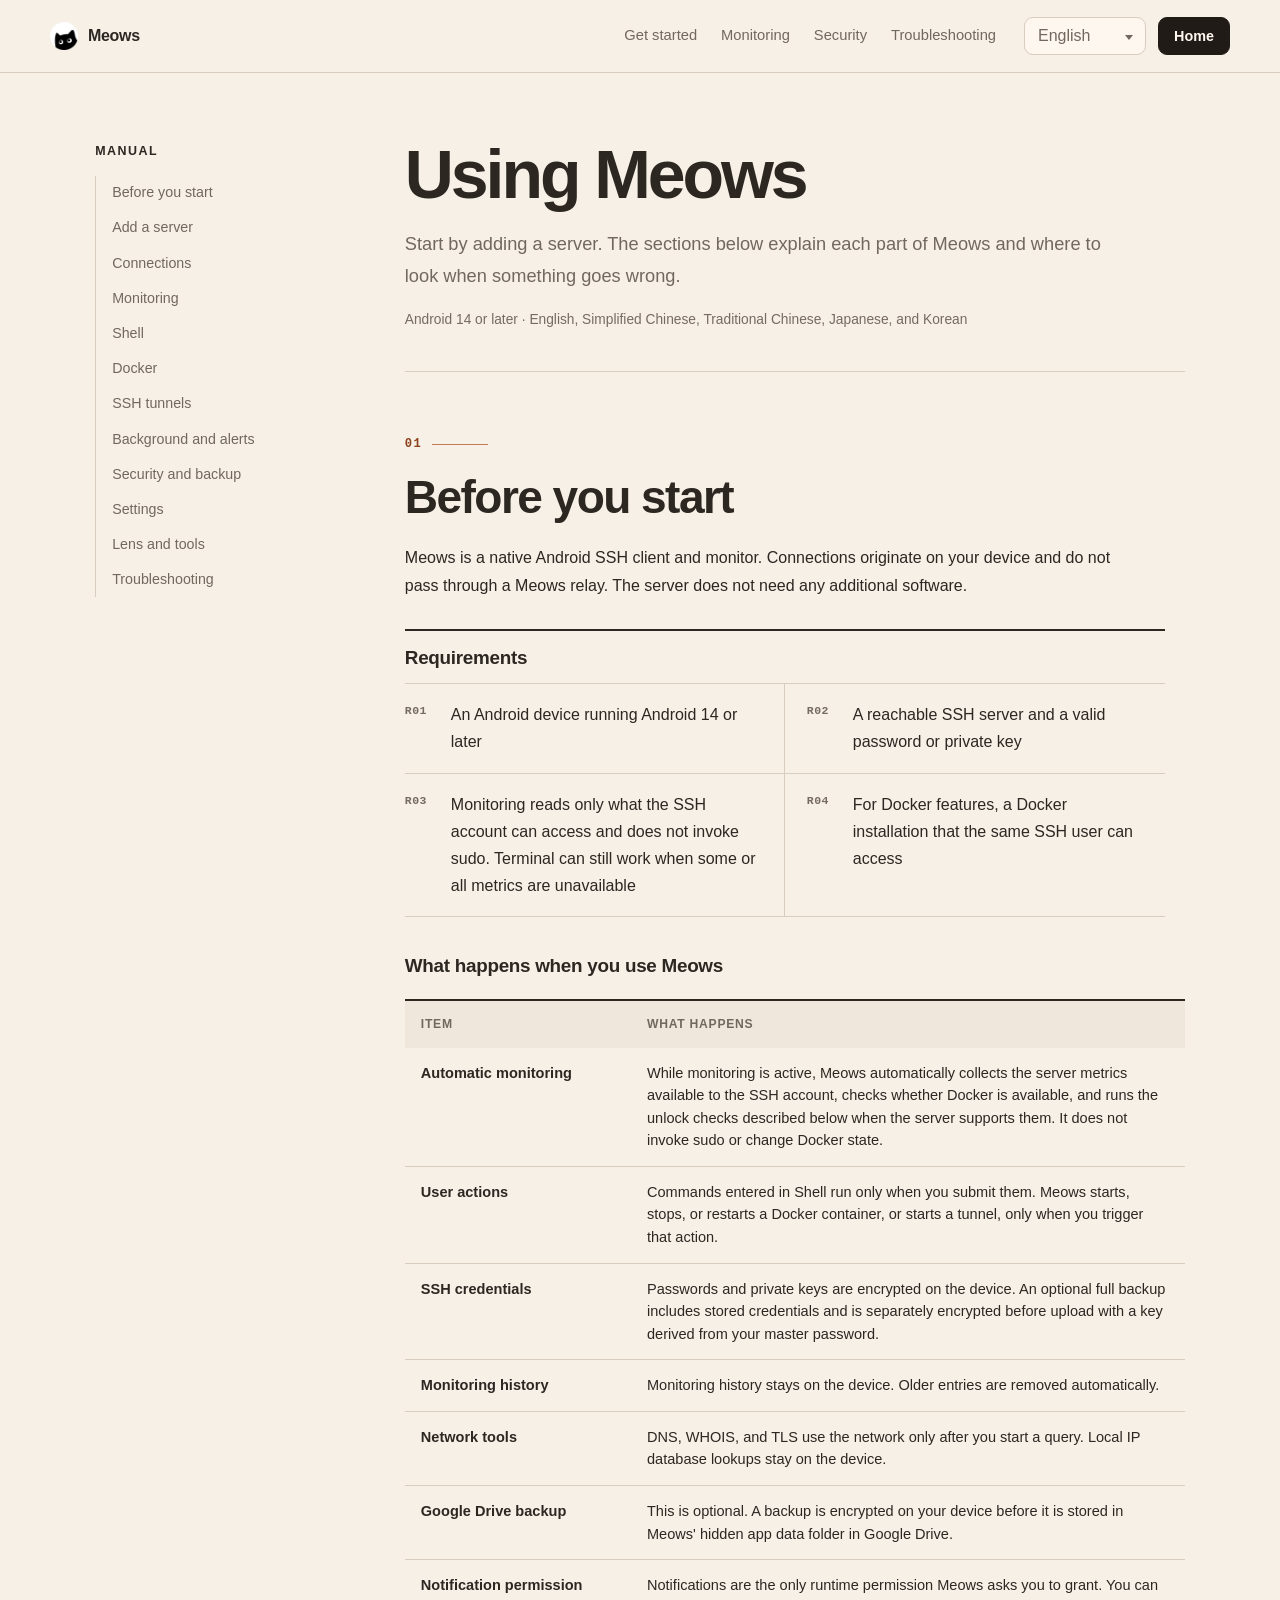
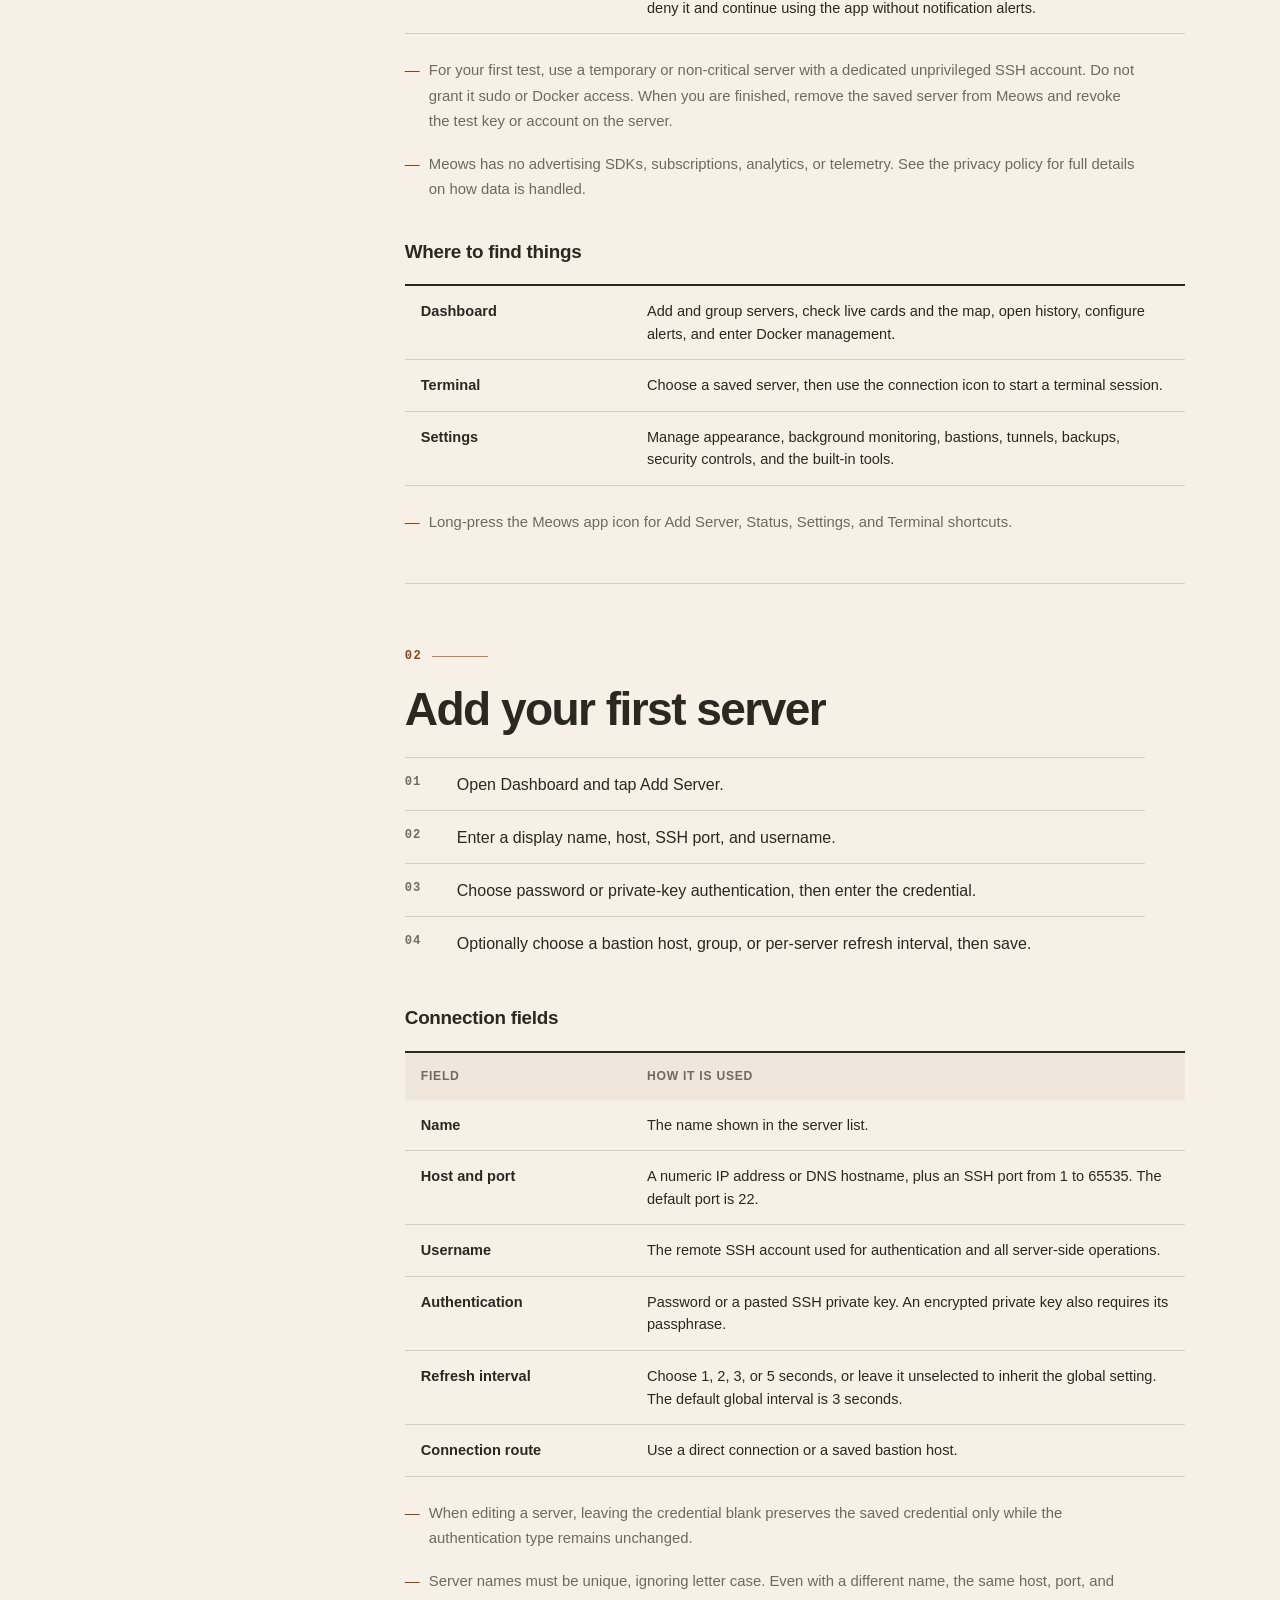
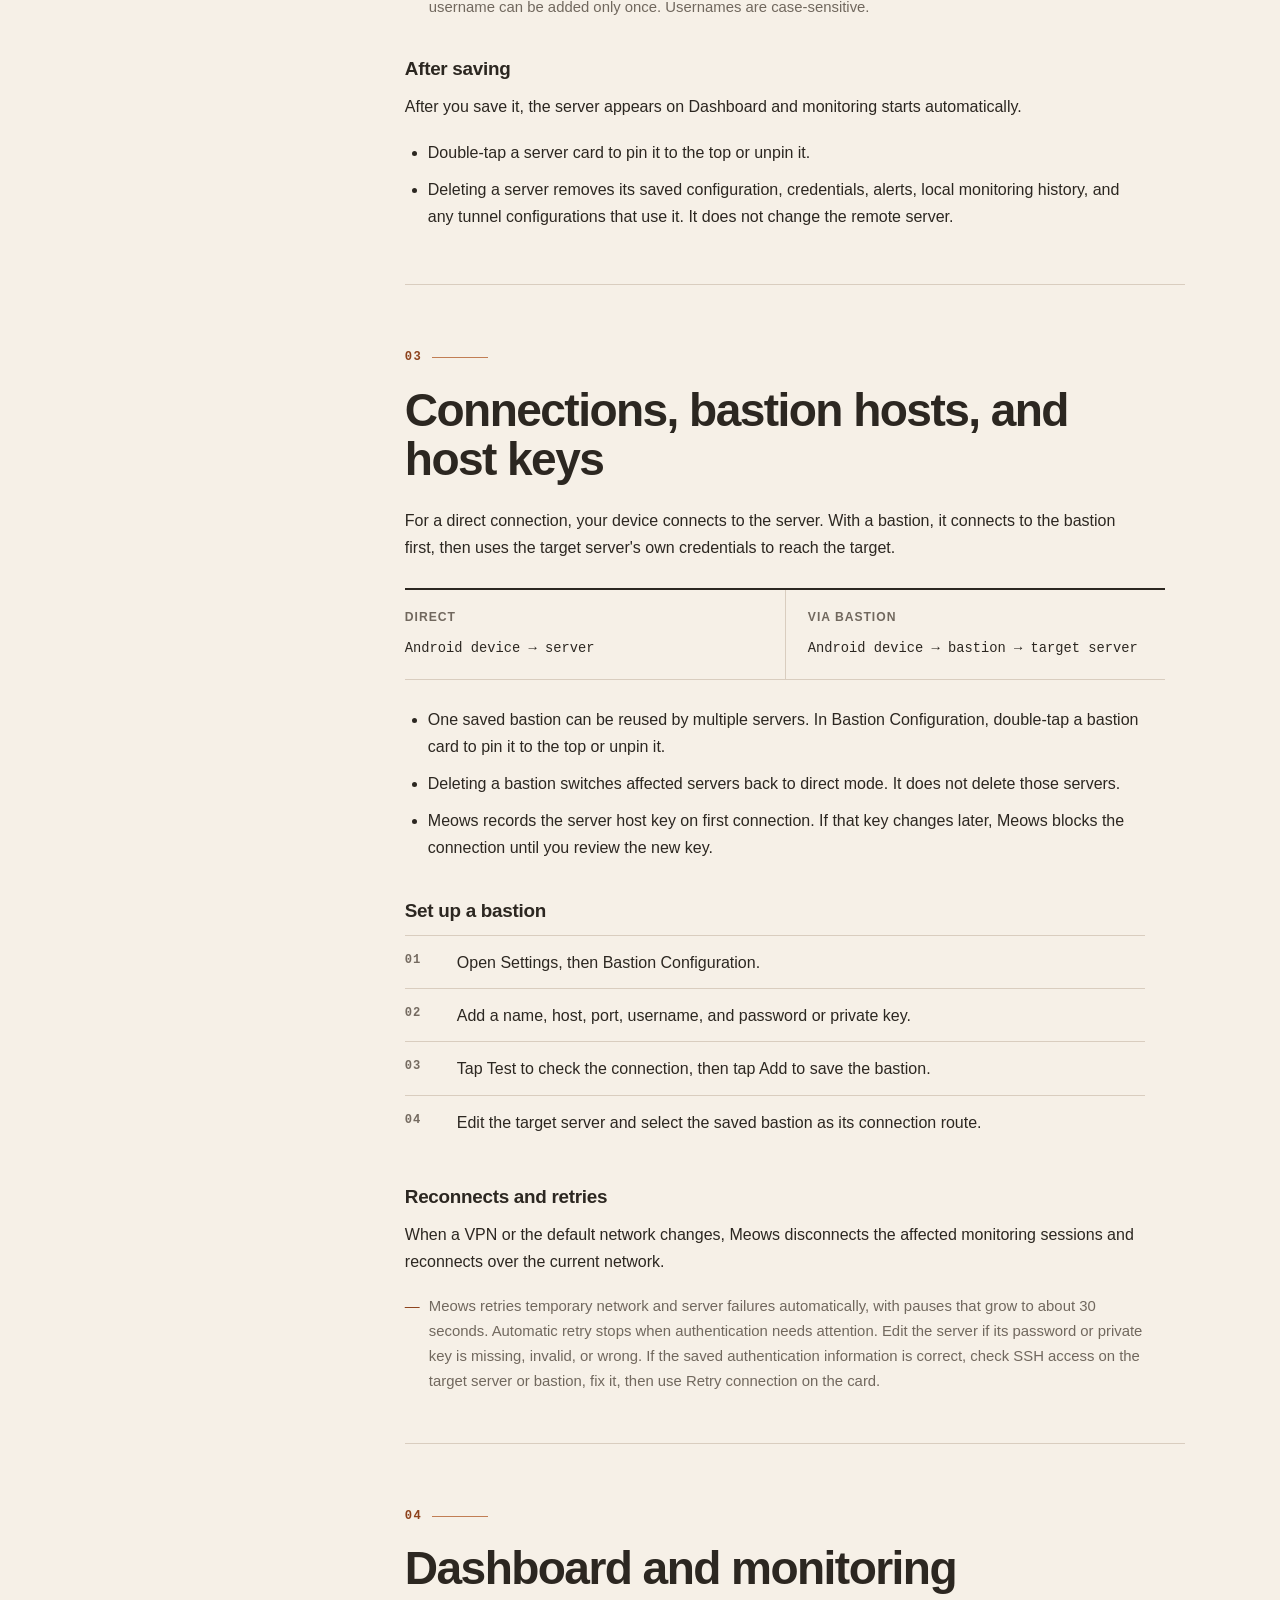
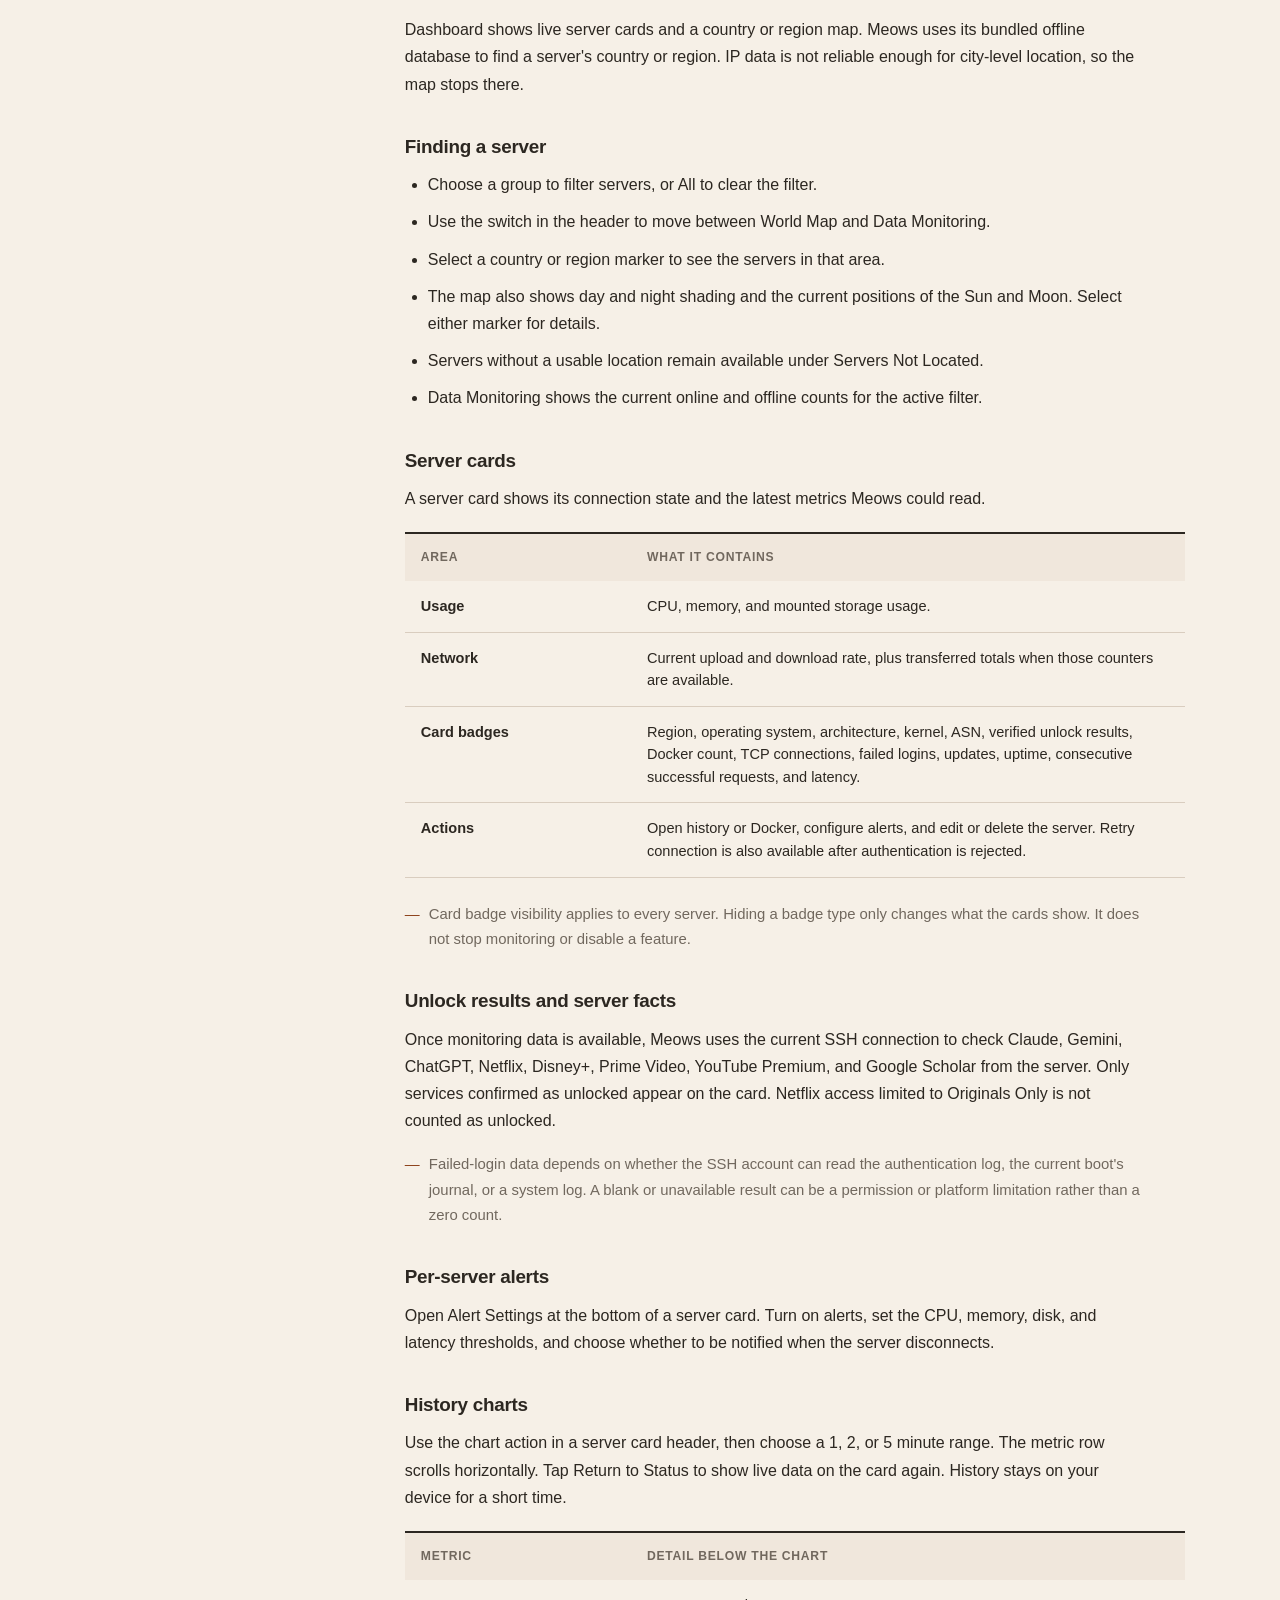
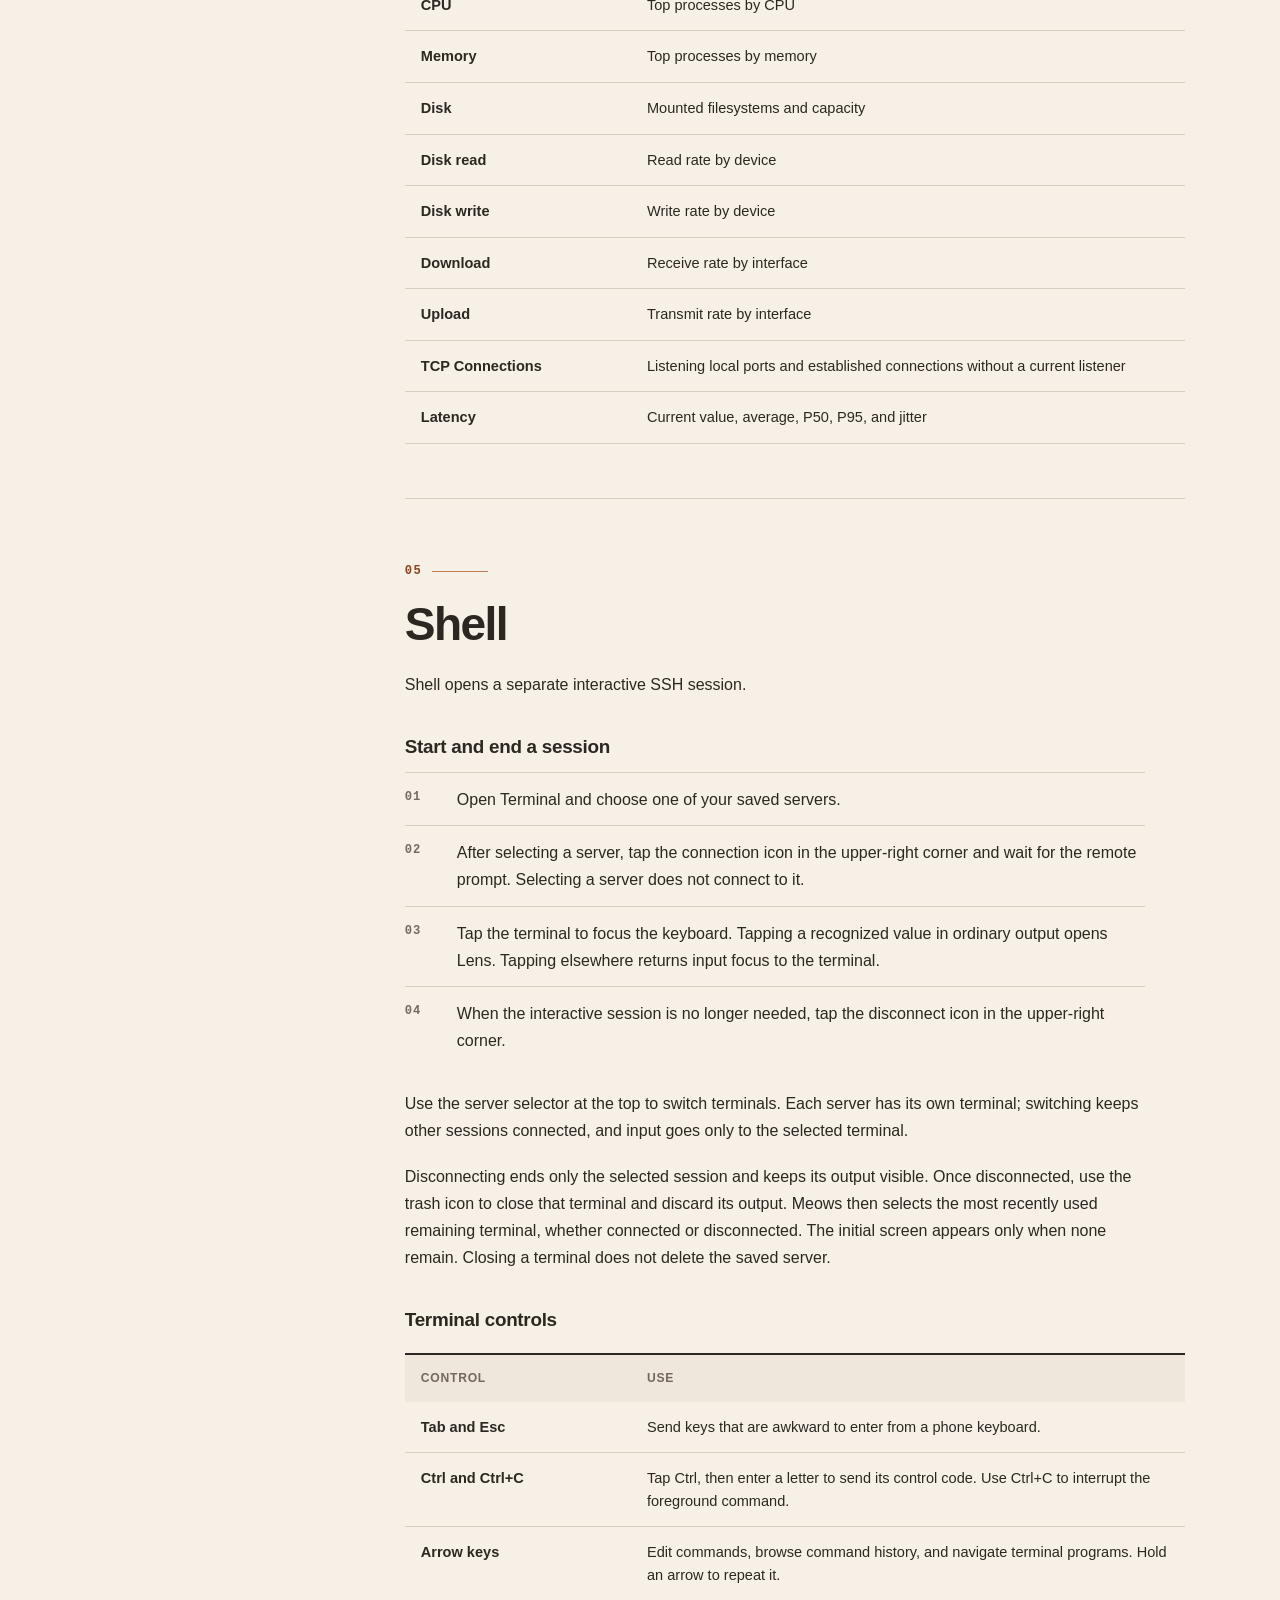
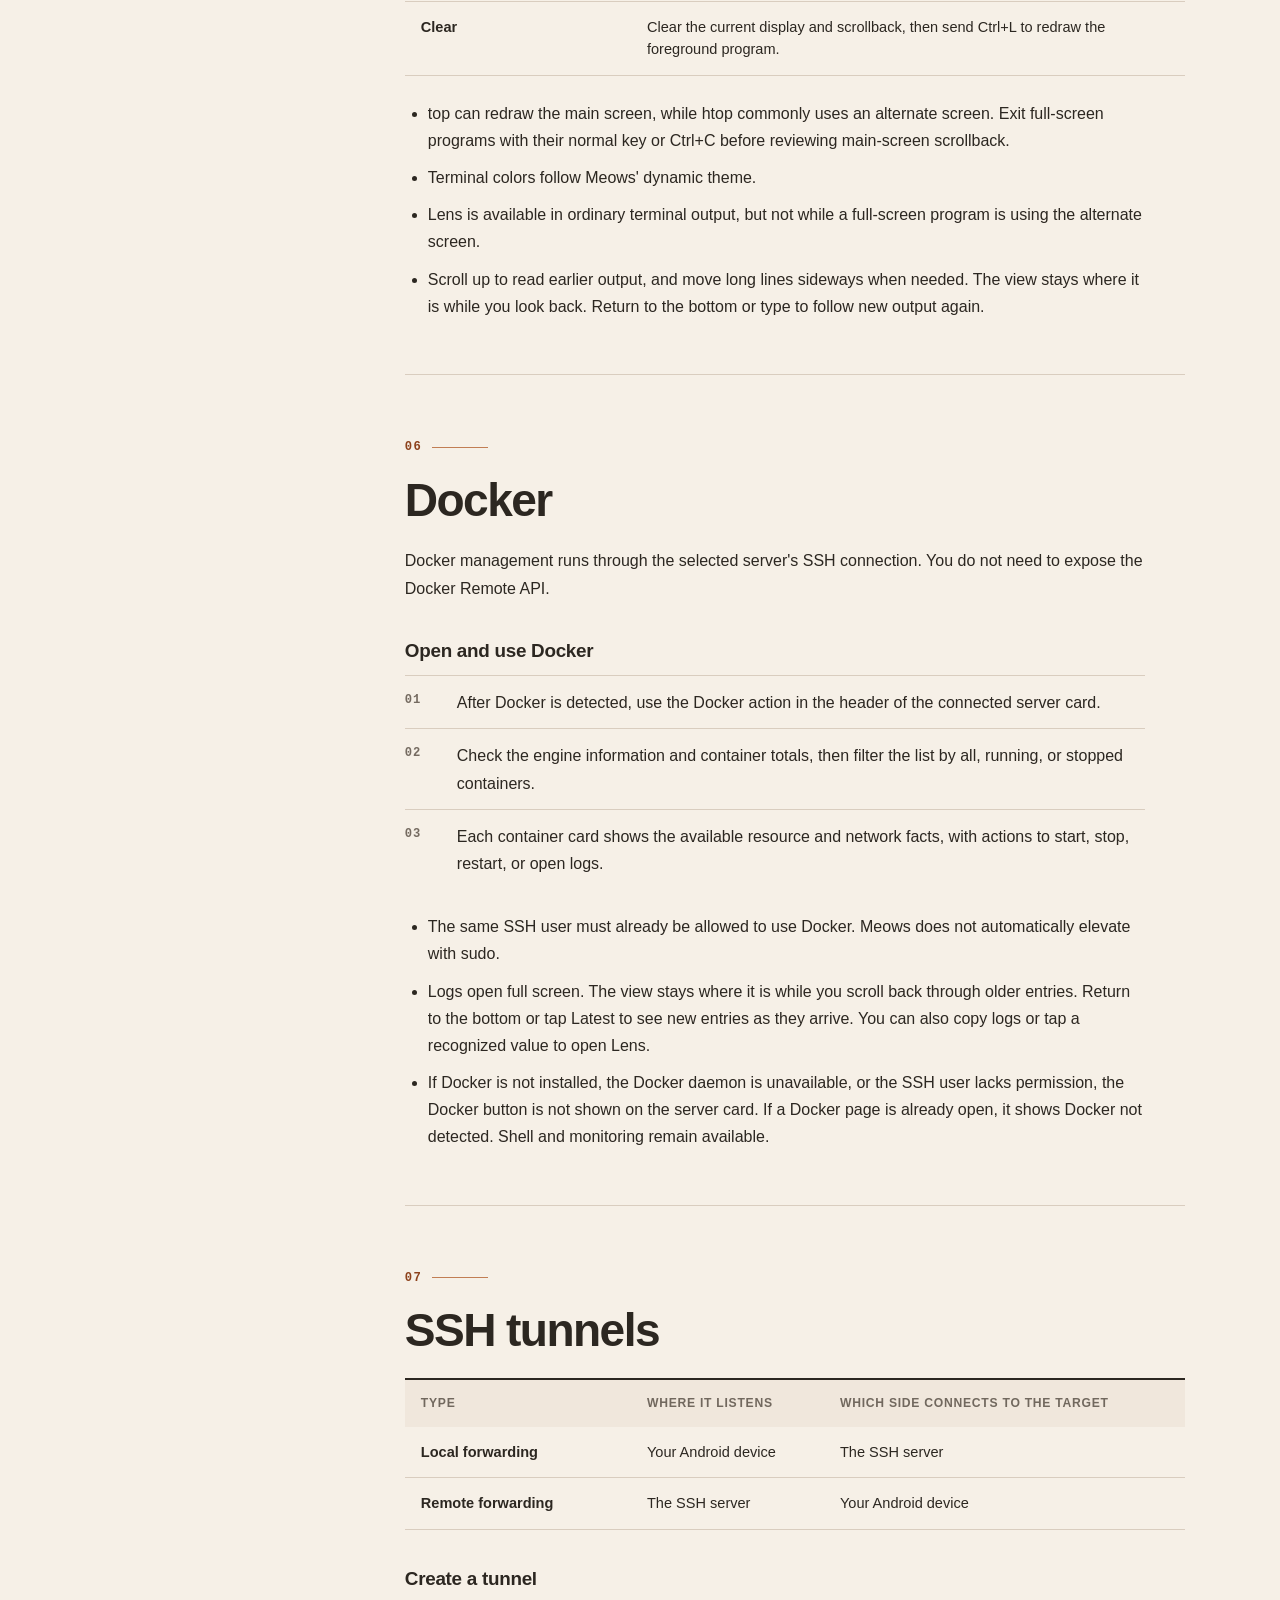
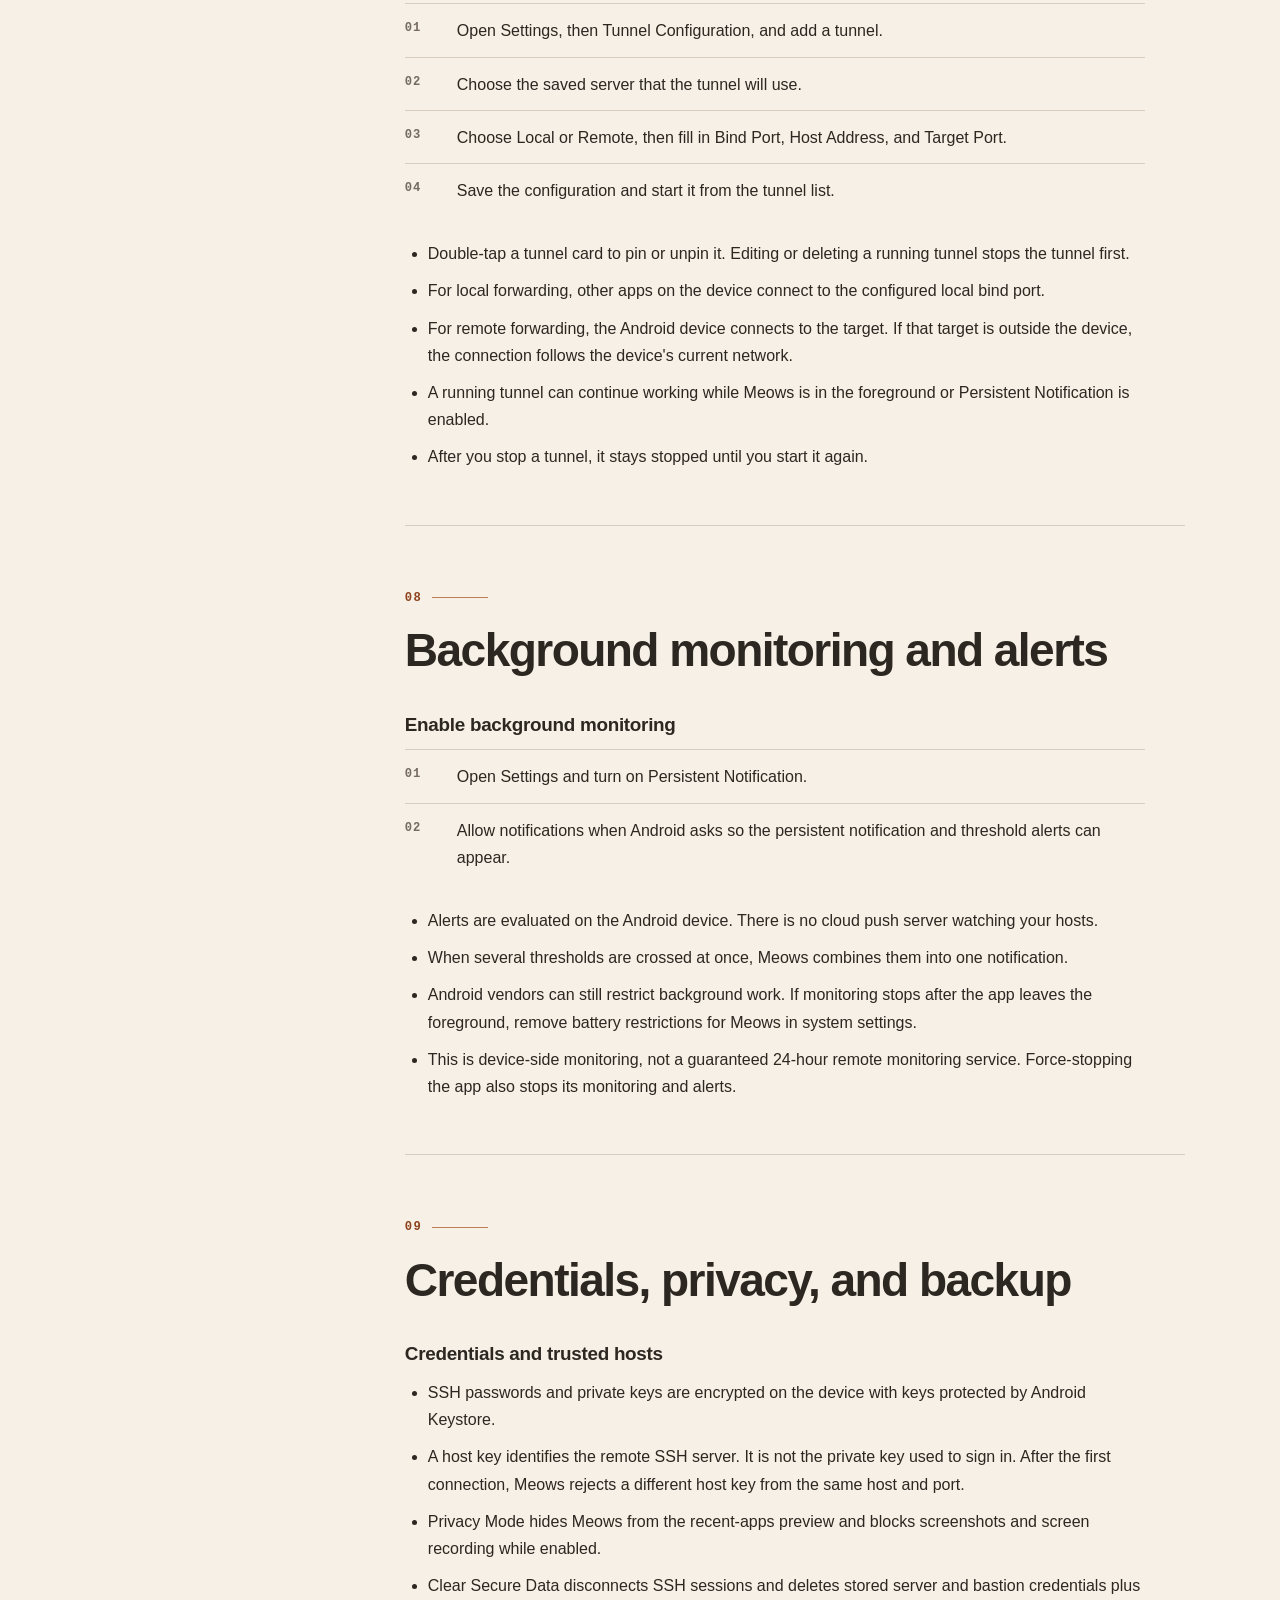
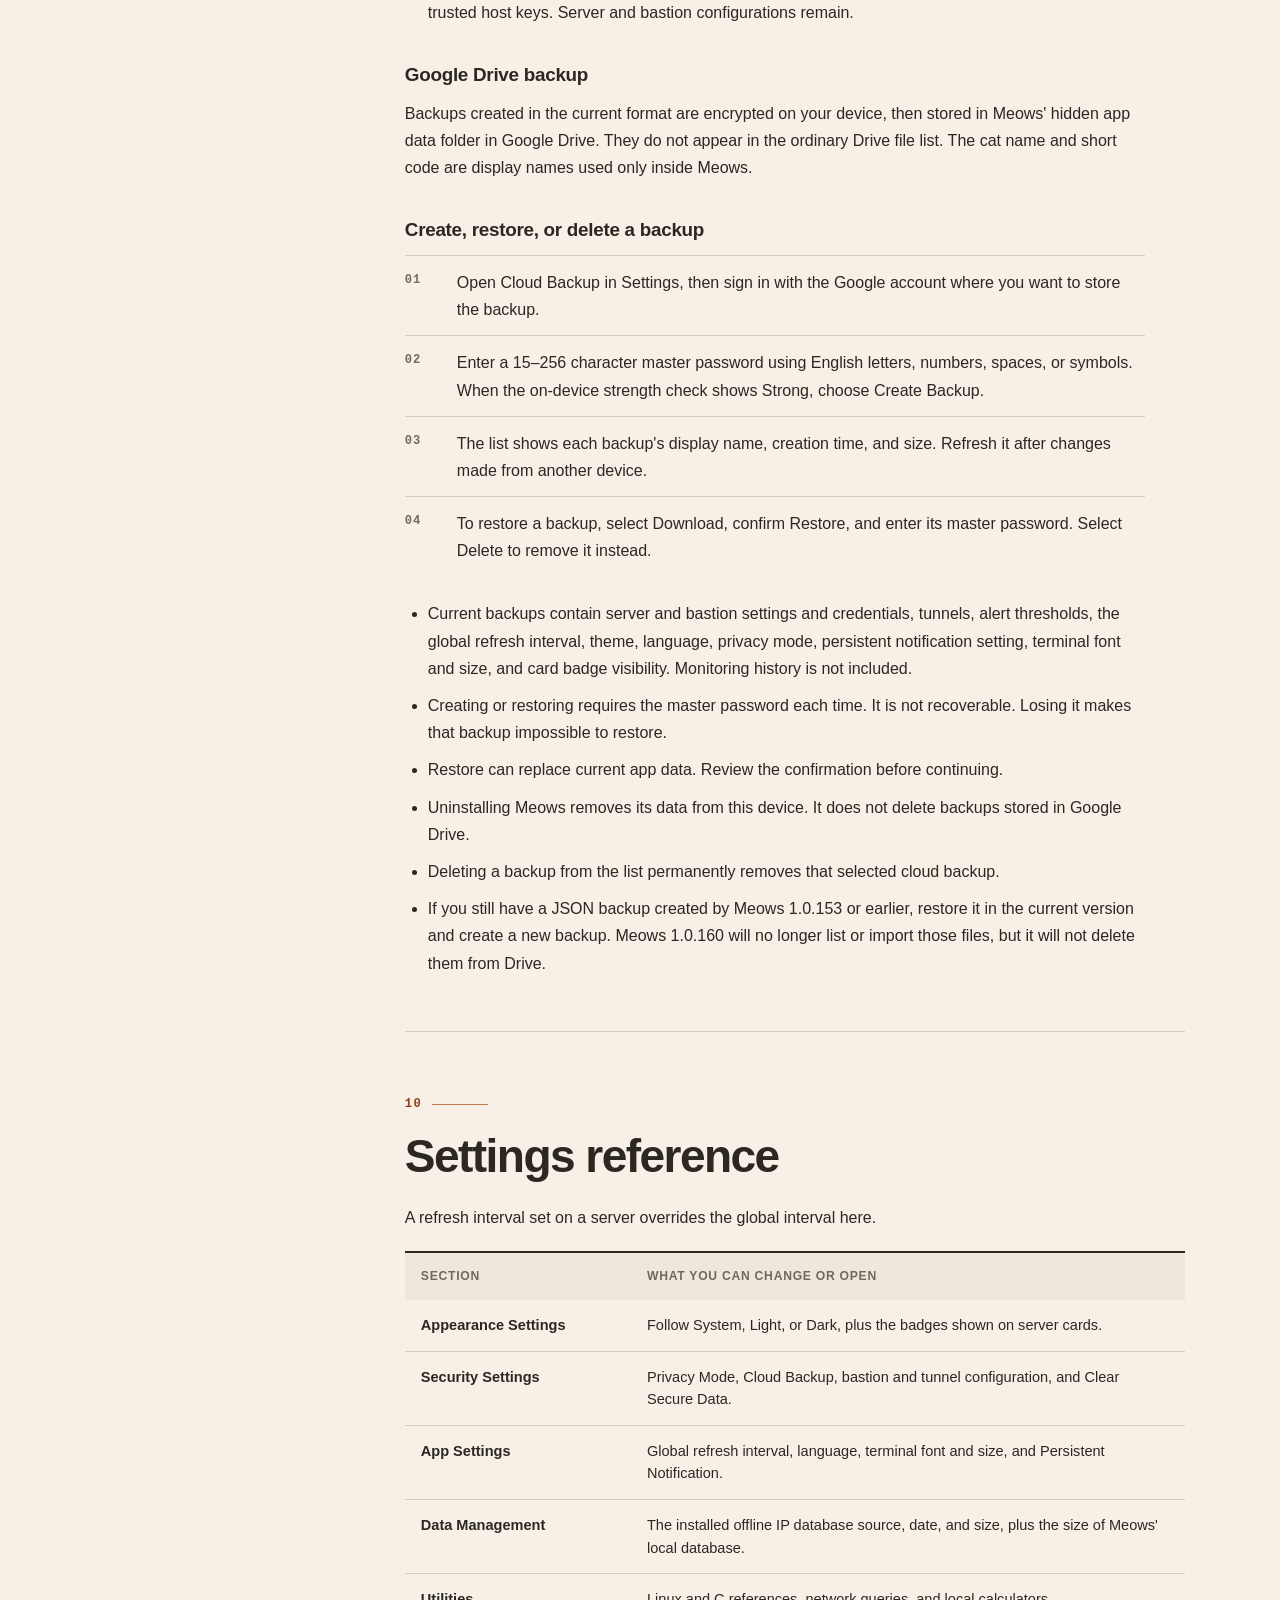
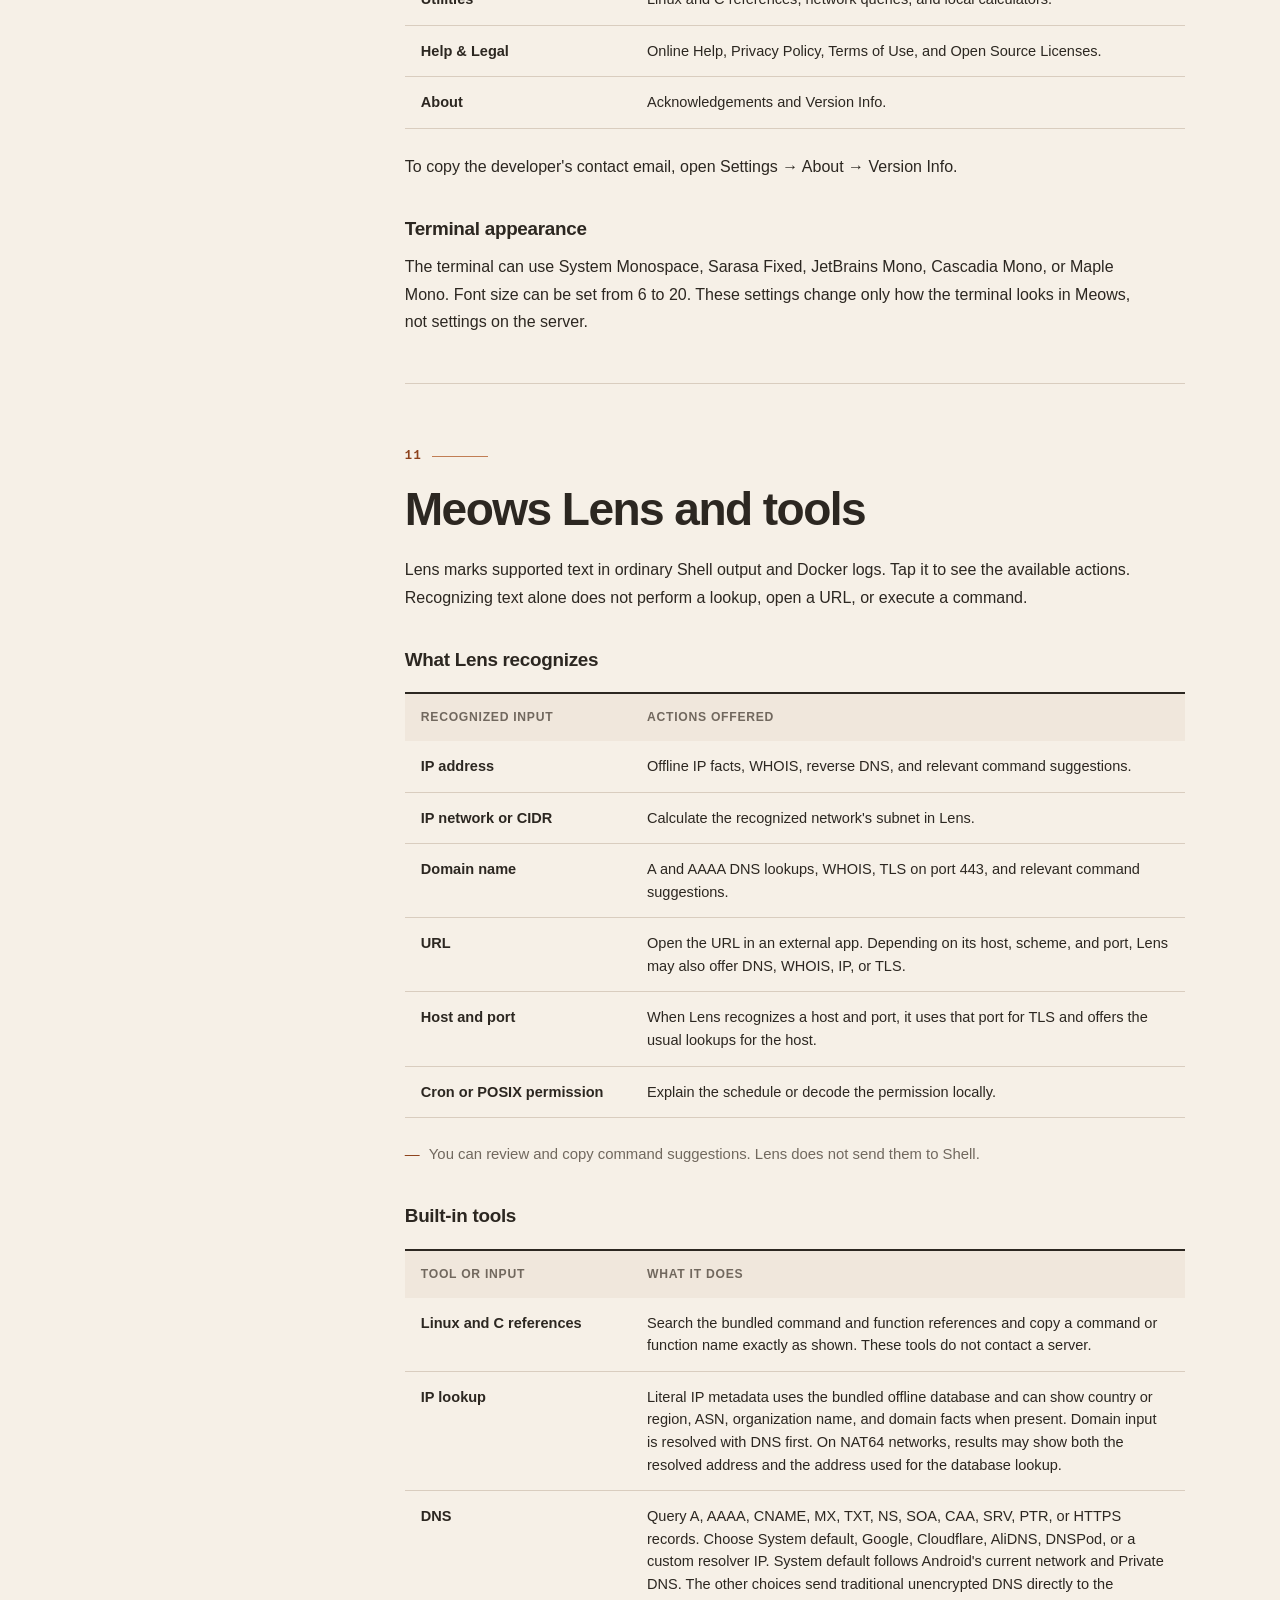
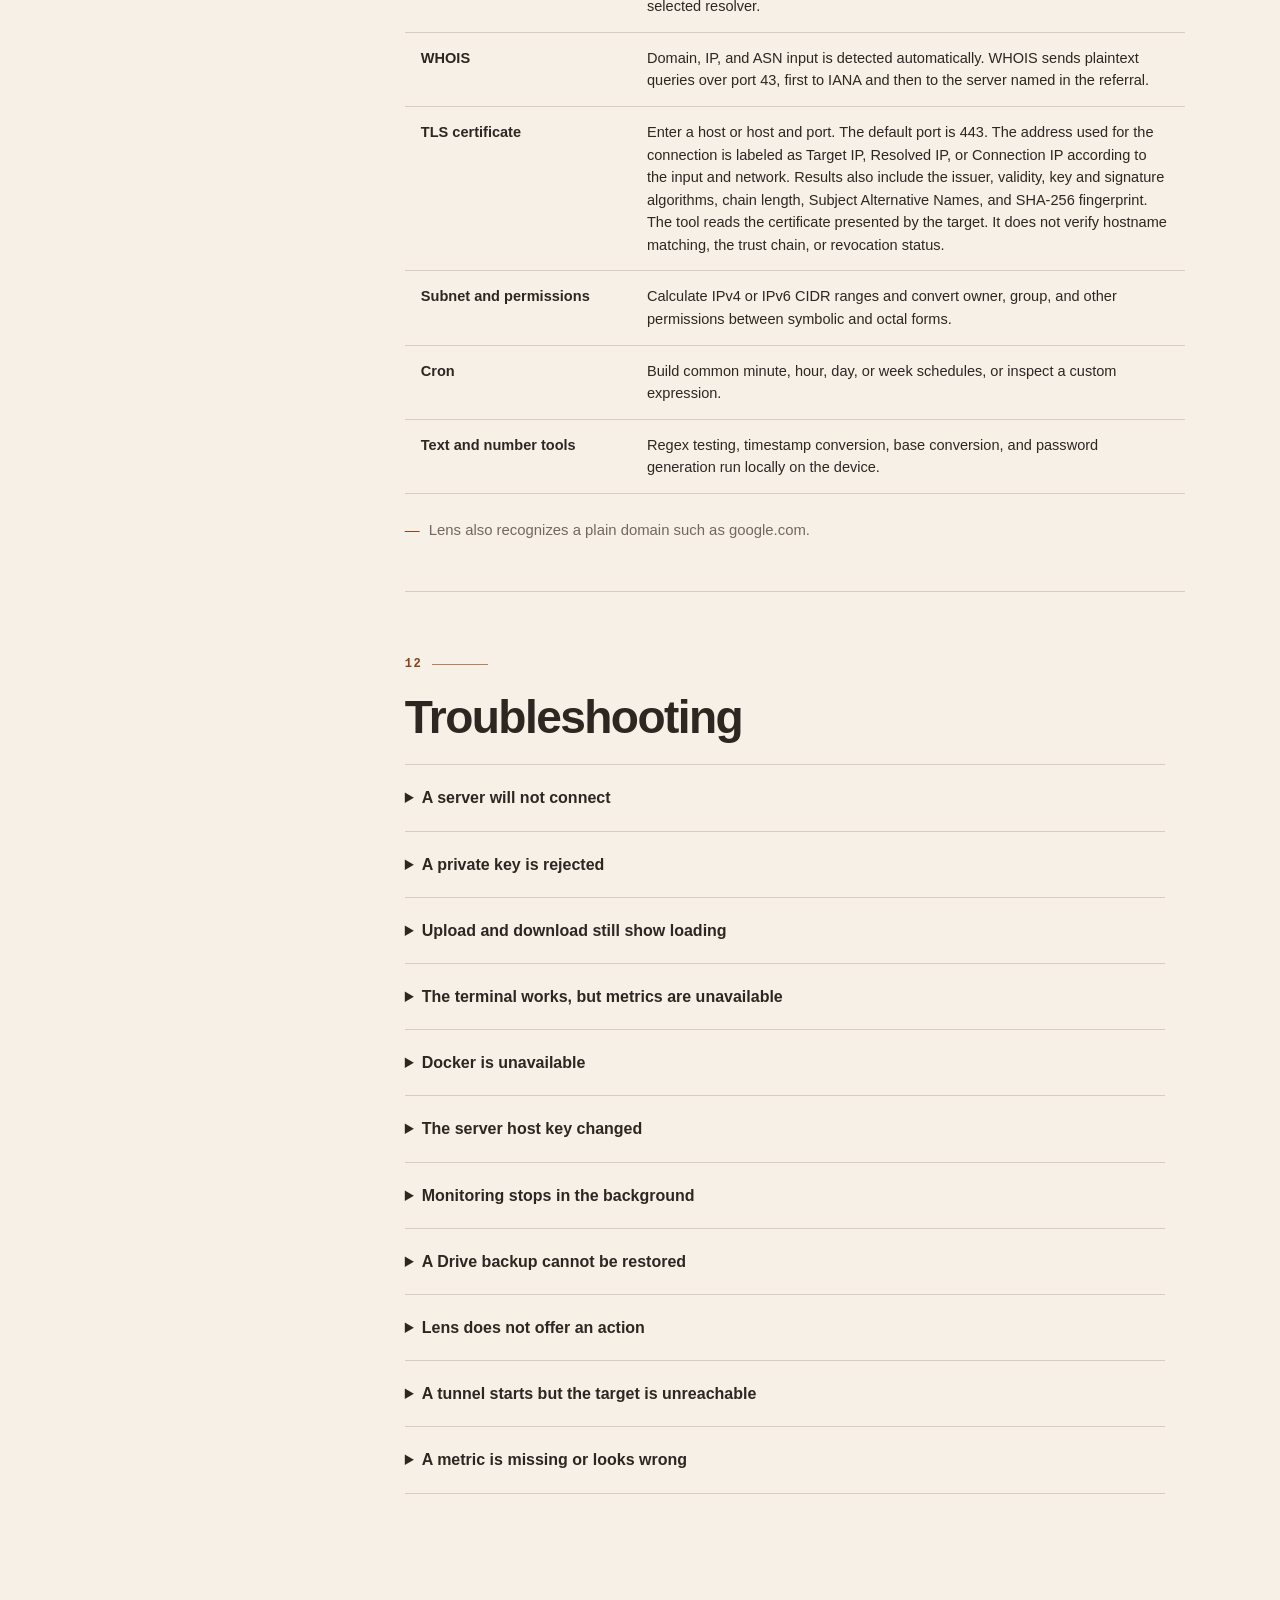
==== commit c9dc9cf6: "Add files via upload" ====
--- a/docs/index.html
+++ b/docs/index.html
@@ -18,6 +18,8 @@
   <meta property="og:url" content="https://app.kvitra.com/docs/">
   <link rel="stylesheet" href="../assets/home.css">
   <link rel="stylesheet" href="../assets/docs.css">
+  <link rel="stylesheet" href="../assets/document.css">
+  <script src="../assets/language.js" defer></script>
   <script src="../assets/docs-i18n.js" defer></script>
   <script src="../assets/contact.js" defer></script>
 </head>
@@ -41,14 +43,14 @@
       <div class="header-tools">
         <div class="language-switcher" data-language-switcher>
           <span class="sr-only" id="language-label" data-i18n="language_label">Language</span>
-          <button class="language-trigger" id="language-trigger" type="button"
+          <button class="language-trigger" id="language-trigger" type="button" data-language-trigger
                   aria-haspopup="listbox" aria-expanded="false"
                   aria-controls="language-menu" aria-label="Language: English">
-            <span class="language-current-label" id="language-current-label">English</span>
-            <span class="language-current-code" id="language-current-code" aria-hidden="true">EN</span>
+            <span class="language-current-label" id="language-current-label" data-language-current-label>English</span>
+            <span class="language-current-code" id="language-current-code" data-language-current-code aria-hidden="true">EN</span>
             <span class="language-chevron" aria-hidden="true"></span>
           </button>
-          <div class="language-menu" id="language-menu" role="listbox"
+          <div class="language-menu" id="language-menu" role="listbox" data-language-menu
                aria-labelledby="language-label" hidden>
             <button class="language-option" type="button" role="option"
                     data-language-choice="auto" aria-selected="true">
@@ -87,7 +89,7 @@
     </div>
   </header>
 
-  <main id="main" class="docs-shell shell">
+  <main id="main" class="docs-shell document-shell">
     <aside class="docs-sidebar" aria-label="On this page" data-i18n-aria-label="toc_label">
       <p class="docs-sidebar-title" data-i18n="toc_title">Manual</p>
       <nav>
@@ -107,9 +109,8 @@
     </aside>
 
     <article class="docs-content">
-      <div class="docs-intro">
-        <p class="kicker" data-i18n="intro_kicker">Meows manual</p>
-        <h1 data-i18n="intro_title">Using Meows</h1>
+      <div class="document-intro">
+        <h1 class="document-title" data-i18n="intro_title">Using Meows</h1>
         <p class="docs-lead" data-i18n="intro_body">Start by adding a server. The sections below explain each part of Meows and where to look when something goes wrong.</p>
         <p class="docs-version" data-i18n="intro_version">Android 14 or later · English, Simplified Chinese, Traditional Chinese, Japanese, and Korean</p>
       </div>
@@ -160,7 +161,7 @@
               <tr><th data-i18n="boundary_history_h">Monitoring history</th><td data-i18n="boundary_history_b">Monitoring history stays on the device. Older entries are removed automatically.</td></tr>
               <tr><th data-i18n="boundary_tools_h">Network tools</th><td data-i18n="boundary_tools_b">DNS, WHOIS, and TLS use the network only after you start a query. Local IP database lookups stay on the device.</td></tr>
               <tr><th data-i18n="boundary_backup_h">Google Drive backup</th><td data-i18n="boundary_backup_b">This is optional. A backup is encrypted on your device before it is stored in Meows' hidden app data folder in Google Drive.</td></tr>
-              <tr><th data-i18n="boundary_permission_h">Notification permission</th><td data-i18n="boundary_permission_b">Only notification permission is requested. You can deny it and continue using the app without notification alerts.</td></tr>
+              <tr><th data-i18n="boundary_permission_h">Notification permission</th><td data-i18n="boundary_permission_b">Notifications are the only runtime permission Meows asks you to grant. You can deny it and continue using the app without notification alerts.</td></tr>
             </tbody>
           </table>
         </div>
@@ -178,6 +179,7 @@
           </table>
         </div>
         <p class="docs-note" data-i18n="launcher_shortcuts">Long-press the Meows app icon for Add Server, Status, Settings, and Terminal shortcuts.</p>
+
       </section>
 
       <section id="start" class="docs-section">
@@ -312,6 +314,9 @@
           <li><span data-i18n="shell_start_4">When the interactive session is no longer needed, tap the disconnect icon in the upper-right corner.</span></li>
         </ol>
 
+        <p data-i18n="shell_switch">Use the server selector at the top to switch terminals. Each server has its own terminal; switching keeps other sessions connected, and input goes only to the selected terminal.</p>
+        <p data-i18n="shell_close">Disconnecting ends only the selected session and keeps its output visible. Once disconnected, use the trash icon to close that terminal and discard its output. Meows then selects the most recently used remaining terminal, whether connected or disconnected. The initial screen appears only when none remain. Closing a terminal does not delete the saved server.</p>
+
         <h3 data-i18n="shell_toolbar_title">Terminal controls</h3>
         <div class="table-wrap">
           <table>
@@ -437,10 +442,13 @@
               <tr><th data-i18n="settings_app_h">App Settings</th><td data-i18n="settings_app_b">Global refresh interval, language, terminal font and size, and Persistent Notification.</td></tr>
               <tr><th data-i18n="settings_data_h">Data Management</th><td data-i18n="settings_data_b">The installed offline IP database source, date, and size, plus the size of Meows' local database.</td></tr>
               <tr><th data-i18n="settings_tools_h">Utilities</th><td data-i18n="settings_tools_b">Linux and C references, network queries, and local calculators.</td></tr>
-              <tr><th data-i18n="settings_about_h">About</th><td data-i18n="settings_about_b">Acknowledgements, open-source licenses, version information, and the contact address.</td></tr>
-            </tbody>
-          </table>
-        </div>
+              <tr><th data-i18n="settings_help_legal_h">Help &amp; Legal</th><td data-i18n="settings_help_legal_b">Online Help, Privacy Policy, Terms of Use, and Open Source Licenses.</td></tr>
+              <tr><th data-i18n="settings_about_h">About</th><td data-i18n="settings_about_b">Acknowledgements and Version Info.</td></tr>
+            </tbody>
+          </table>
+        </div>
+
+        <p data-i18n="settings_contact">To copy the developer's contact email, open Settings → About → Version Info.</p>
 
         <h3 data-i18n="terminal_settings_title">Terminal appearance</h3>
         <p data-i18n="terminal_settings_body">The terminal can use System Monospace, Sarasa Fixed, JetBrains Mono, Cascadia Mono, or Maple Mono. Font size can be set from 6 to 20. These settings change only how the terminal looks in Meows, not settings on the server.</p>
@@ -544,6 +552,7 @@
       <nav class="docs-end-links" aria-label="Related pages" data-i18n-aria-label="related_label">
         <a href="../" data-i18n="related_home">Home</a>
         <a href="../privacy/" data-i18n="related_privacy">Privacy policy</a>
+        <a href="../terms/" data-i18n="related_terms">Terms of Use</a>
         <a href="https://github.com/KeSaite/Meows" target="_blank" rel="noopener" data-i18n="related_github">Website source on GitHub</a>
       </nav>
     </article>
--- a/assets/home.css
+++ b/assets/home.css
@@ -139,8 +139,8 @@
 }
 
 .brand img {
-  width: 36px;
-  height: 36px;
+  width: 28px;
+  height: 28px;
 }
 
 .nav {
@@ -344,6 +344,7 @@
 .hero h1 {
   max-width: 12.5ch;
   font-size: clamp(3.25rem, 5.6vw, 5.4rem);
+  text-wrap: balance;
 }
 
 
@@ -351,17 +352,11 @@
 html:lang(zh-Hant) .hero h1,
 html:lang(ja) .hero h1,
 html:lang(ko) .hero h1 {
-  max-width: 8.6em;
-  font-size: clamp(3rem, 5.6vw, 5.35rem);
-  line-height: 1.08;
+  max-width: 10em;
+  font-size: clamp(2.75rem, 4.5vw, 4.25rem);
+  line-height: 1.15;
   word-break: auto-phrase;
   text-wrap: balance;
-}
-
-html:lang(zh-Hans) .hero h1,
-html:lang(zh-Hant) .hero h1 {
-  white-space: pre-line;
-  text-wrap: initial;
 }
 
 .hero-lead {
@@ -984,6 +979,7 @@
 
 .footer-links {
   display: flex;
+  flex-wrap: wrap;
   gap: 18px;
 }
 
@@ -1157,7 +1153,7 @@
   html:lang(zh-Hant) .hero h1,
   html:lang(ja) .hero h1,
   html:lang(ko) .hero h1 {
-    font-size: clamp(2.65rem, 11.3vw, 3rem);
+    font-size: clamp(2.25rem, 10vw, 3rem);
   }
 
   .hero-actions {
--- a/assets/docs.css
+++ b/assets/docs.css
@@ -7,17 +7,12 @@
   min-width: 100px;
 }
 
-.docs-brand img {
-  width: 28px;
-  height: 28px;
-}
-
 .docs-shell {
   display: grid;
   grid-template-columns: 220px minmax(0, 780px);
   justify-content: center;
   gap: clamp(48px, 7vw, 96px);
-  padding-block: 64px 120px;
+  padding-bottom: 120px;
 }
 
 .docs-sidebar {
@@ -65,37 +60,14 @@
   min-width: 0;
 }
 
-.docs-intro {
-  padding: 16px 0 54px;
-}
-
-.docs-intro .kicker {
-  margin-bottom: 16px;
-  color: var(--rust-dark);
-  font-size: .8rem;
-  font-weight: 780;
-  letter-spacing: .12em;
-  text-transform: uppercase;
-}
-
-.docs-intro h1 {
-  max-width: 760px;
-  margin: 0;
-  font-size: clamp(2.45rem, 5vw, 4.35rem);
-  line-height: 1;
-  letter-spacing: -.046em;
-}
-
 .docs-lead {
   max-width: 710px;
-  margin: 28px 0 0;
   color: var(--muted);
   font-size: 1.14rem;
   line-height: 1.75;
 }
 
 .docs-version {
-  margin: 22px 0 0;
   color: var(--faint);
   font-size: .86rem;
 }
@@ -384,6 +356,10 @@
   color: var(--ink);
 }
 
+@media (min-width: 1021px) {
+  .docs-shell { --document-width: var(--shell); }
+}
+
 @media (max-width: 1020px) {
   .docs-shell {
     grid-template-columns: minmax(0, 780px);
@@ -428,15 +404,7 @@
   }
 
   .docs-shell {
-    padding-block: 42px 88px;
-  }
-
-  .docs-intro {
-    padding-top: 8px;
-  }
-
-  .docs-intro h1 {
-    font-size: clamp(2.55rem, 11vw, 4.25rem);
+    padding-bottom: 88px;
   }
 
   .docs-section {
@@ -445,18 +413,6 @@
 }
 
 @media (max-width: 560px) {
-  .docs-shell {
-    padding-top: 34px;
-  }
-
-  .docs-intro {
-    padding-bottom: 50px;
-  }
-
-  .docs-intro h1 {
-    font-size: clamp(2.4rem, 12vw, 3.45rem);
-  }
-
   .docs-lead {
     font-size: 1.04rem;
   }
--- a/assets/document.css
+++ b/assets/document.css
@@ -0,0 +1,31 @@
+/* 三类文档共享标题与单列阅读宽度；使用说明在宽屏自行保留目录列 */
+.document-shell {
+  width: min(var(--document-width, 780px), calc(100% - 48px));
+  margin-inline: auto;
+  padding-top: clamp(46px, 5vw, 64px);
+}
+
+.document-intro {
+  display: grid;
+  gap: 16px;
+  margin-bottom: 40px;
+}
+
+.document-intro > * {
+  margin: 0;
+}
+
+.document-title {
+  max-width: 760px;
+  font-size: clamp(2.375rem, 7vw, 4.25rem);
+  font-weight: 700;
+  line-height: 1.1;
+  letter-spacing: -.045em;
+  text-wrap: balance;
+}
+
+@media (max-width: 820px) {
+  .document-shell {
+    width: min(var(--document-width, 780px), calc(100% - 34px));
+  }
+}
